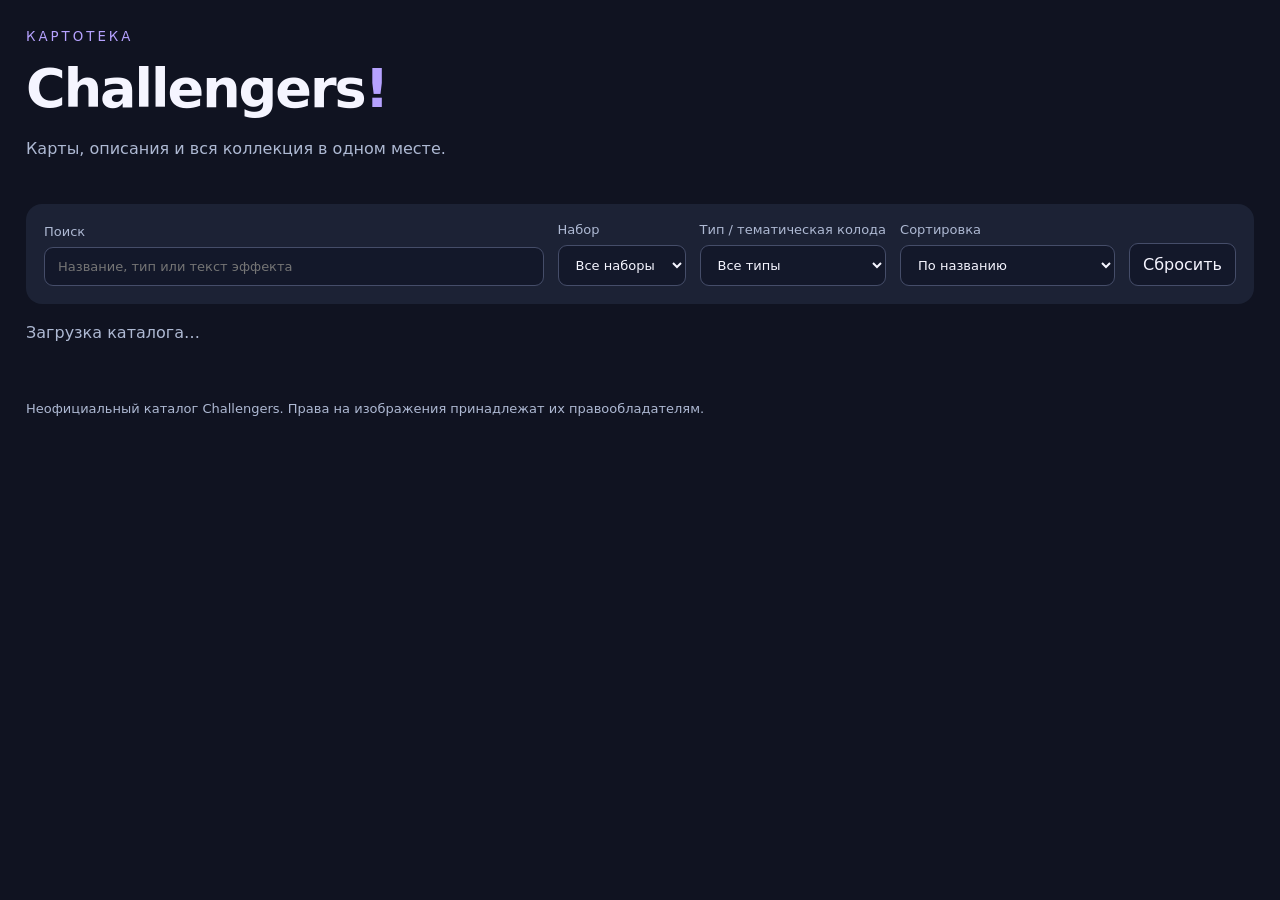
==== index.html @ 0fa6ecfb "init" ====
<!doctype html>
<html lang="ru"><head><meta charset="utf-8"><meta name="viewport" content="width=device-width,initial-scale=1"><meta name="description" content="Каталог карт Challengers: поиск, наборы, типы и описания"><title>Challengers — каталог карт</title><link rel="stylesheet" href="styles.css"><script src="app.js" defer></script></head><body><header><small>КАРТОТЕКА</small><h1>Challengers<span>!</span></h1><p>Карты, описания и вся коллекция в одном месте.</p></header><main><section class="filters" aria-label="Фильтры"><label>Поиск<input id="search" type="search" placeholder="Название, тип или текст эффекта"></label><label>Набор<select id="deck"><option value="">Все наборы</option><option>S</option><option>A</option><option>B</option><option>C</option></select></label><label>Тип / тематическая колода<select id="type"><option value="">Все типы</option></select></label><label>Сортировка<select id="sort"><option value="name">По названию</option><option value="deck">По набору S → A → B → C</option><option value="type">По типу</option><option value="power">По базовой силе</option></select></label><button id="reset">Сбросить</button></section><p id="status" role="status" aria-live="polite">Загрузка каталога…</p><section id="grid" class="grid" aria-label="Карты"></section><footer>Неофициальный каталог Challengers. Права на изображения принадлежат их правообладателям.</footer></main><dialog id="modal" aria-labelledby="title"><button id="close" class="close" aria-label="Закрыть">Закрыть ✕</button><div class="detail"><img id="picture" alt=""><div><h2 id="title"></h2><p id="meta"></p><h3>Описание</h3><p id="description" class="description"></p></div></div></dialog></body></html>
---- styles.css ----
:root{color-scheme:dark;--bg:#101321;--panel:#1c2235;--muted:#aeb9d3;--accent:#b6a2ff}*{box-sizing:border-box}body{margin:0;background:var(--bg);color:#f5f5ff;font:16px system-ui,sans-serif}header,main{max-width:1400px;margin:auto;padding:26px}header{padding-bottom:0}small,h1 span{color:var(--accent)}small{letter-spacing:3px}h1{font-size:clamp(32px,5vw,54px);letter-spacing:-2px;margin:12px 0}p{line-height:1.6;color:var(--muted)}.filters{display:flex;align-items:end;gap:14px;flex-wrap:wrap;padding:18px;background:var(--panel);border-radius:16px}label{display:flex;flex-direction:column;gap:8px;font-size:13px;color:var(--muted)}label:first-child{flex:1;min-width:220px}input,select,button{font:inherit;border:1px solid #454d69;border-radius:9px;background:#13182a;color:#f5f5ff;padding:11px 13px}input,select{width:100%}button,select{cursor:pointer}button:hover{border-color:var(--accent)}:focus-visible{outline:3px solid var(--accent);outline-offset:3px}.grid{display:grid;grid-template-columns:repeat(auto-fill,minmax(220px,1fr));gap:22px}.card{padding:0;overflow:hidden;text-align:left;background:var(--panel);border-radius:15px;transition:transform .15s}.card:hover{transform:translateY(-4px)}.art{aspect-ratio:315/460;background:#090d18;display:flex;align-items:center;justify-content:center}.art img{width:100%;height:100%;object-fit:contain}.info{padding:15px}.info h2{font-size:17px;margin:0 0 10px}.tags{font-size:13px;color:var(--muted);line-height:1.6}.badge{display:inline-block;background:#3c345d;color:#eee7ff;padding:2px 8px;border-radius:5px;margin-right:7px}.excerpt{font-size:13px;margin:12px 0 0;display:-webkit-box;-webkit-line-clamp:3;-webkit-box-orient:vertical;overflow:hidden}.empty{grid-column:1/-1;padding:50px;border:1px dashed #454d69;border-radius:15px;text-align:center;color:var(--muted)}footer{color:var(--muted);font-size:13px;margin-top:40px}dialog{background:var(--panel);color:#fff;border:1px solid #454d69;border-radius:18px;max-width:900px;width:calc(100% - 24px);max-height:94vh;padding:22px}dialog::backdrop{background:#000b;backdrop-filter:blur(5px)}.close{display:block;margin:0 0 18px auto}.detail{display:grid;grid-template-columns:minmax(0,1fr) minmax(0,1fr);gap:25px}.detail img{width:100%;max-height:76vh;object-fit:contain}.description{white-space:pre-wrap;color:#f5f5ff}@media(max-width:600px){header,main{padding:18px}.grid{grid-template-columns:repeat(2,minmax(0,1fr));gap:12px}.info{padding:10px}.info h2{font-size:14px}.tags,.excerpt{font-size:12px}.filters label{width:100%}.detail{grid-template-columns:1fr}.detail img{max-height:52vh}}
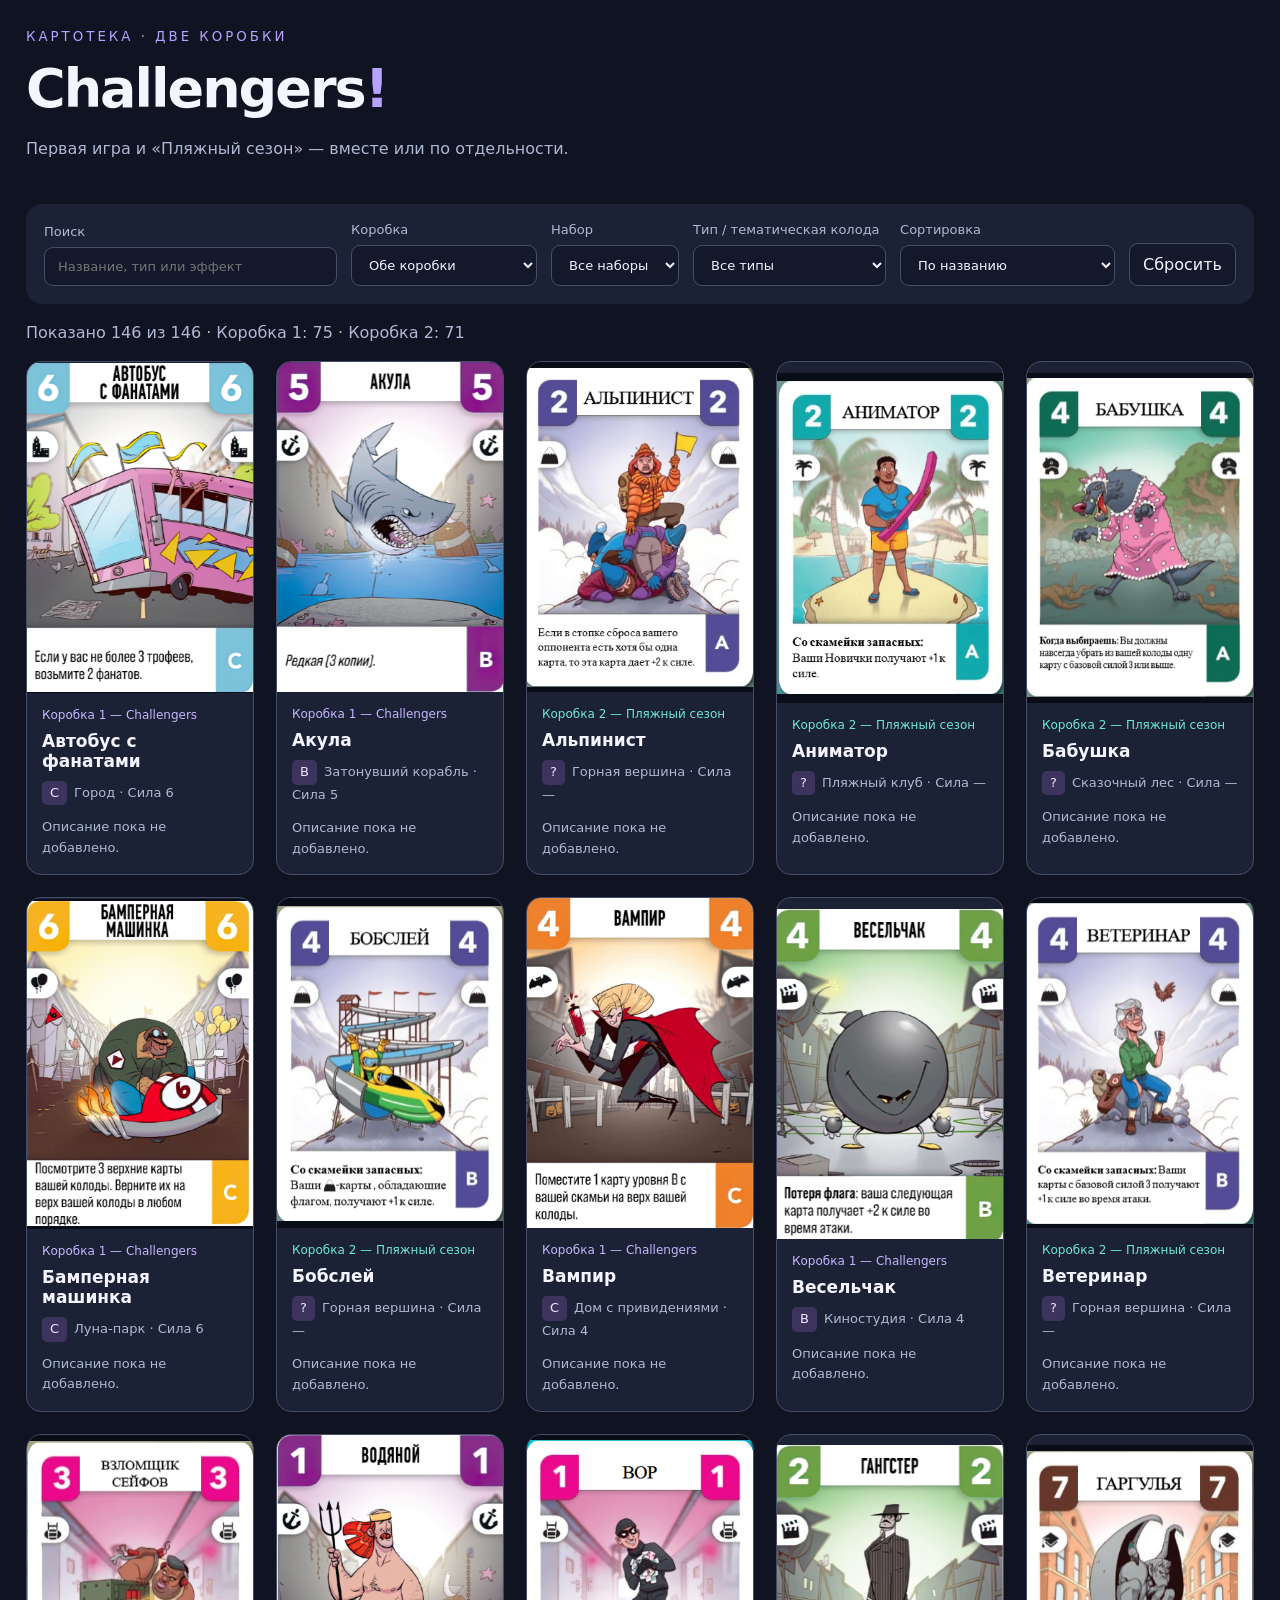
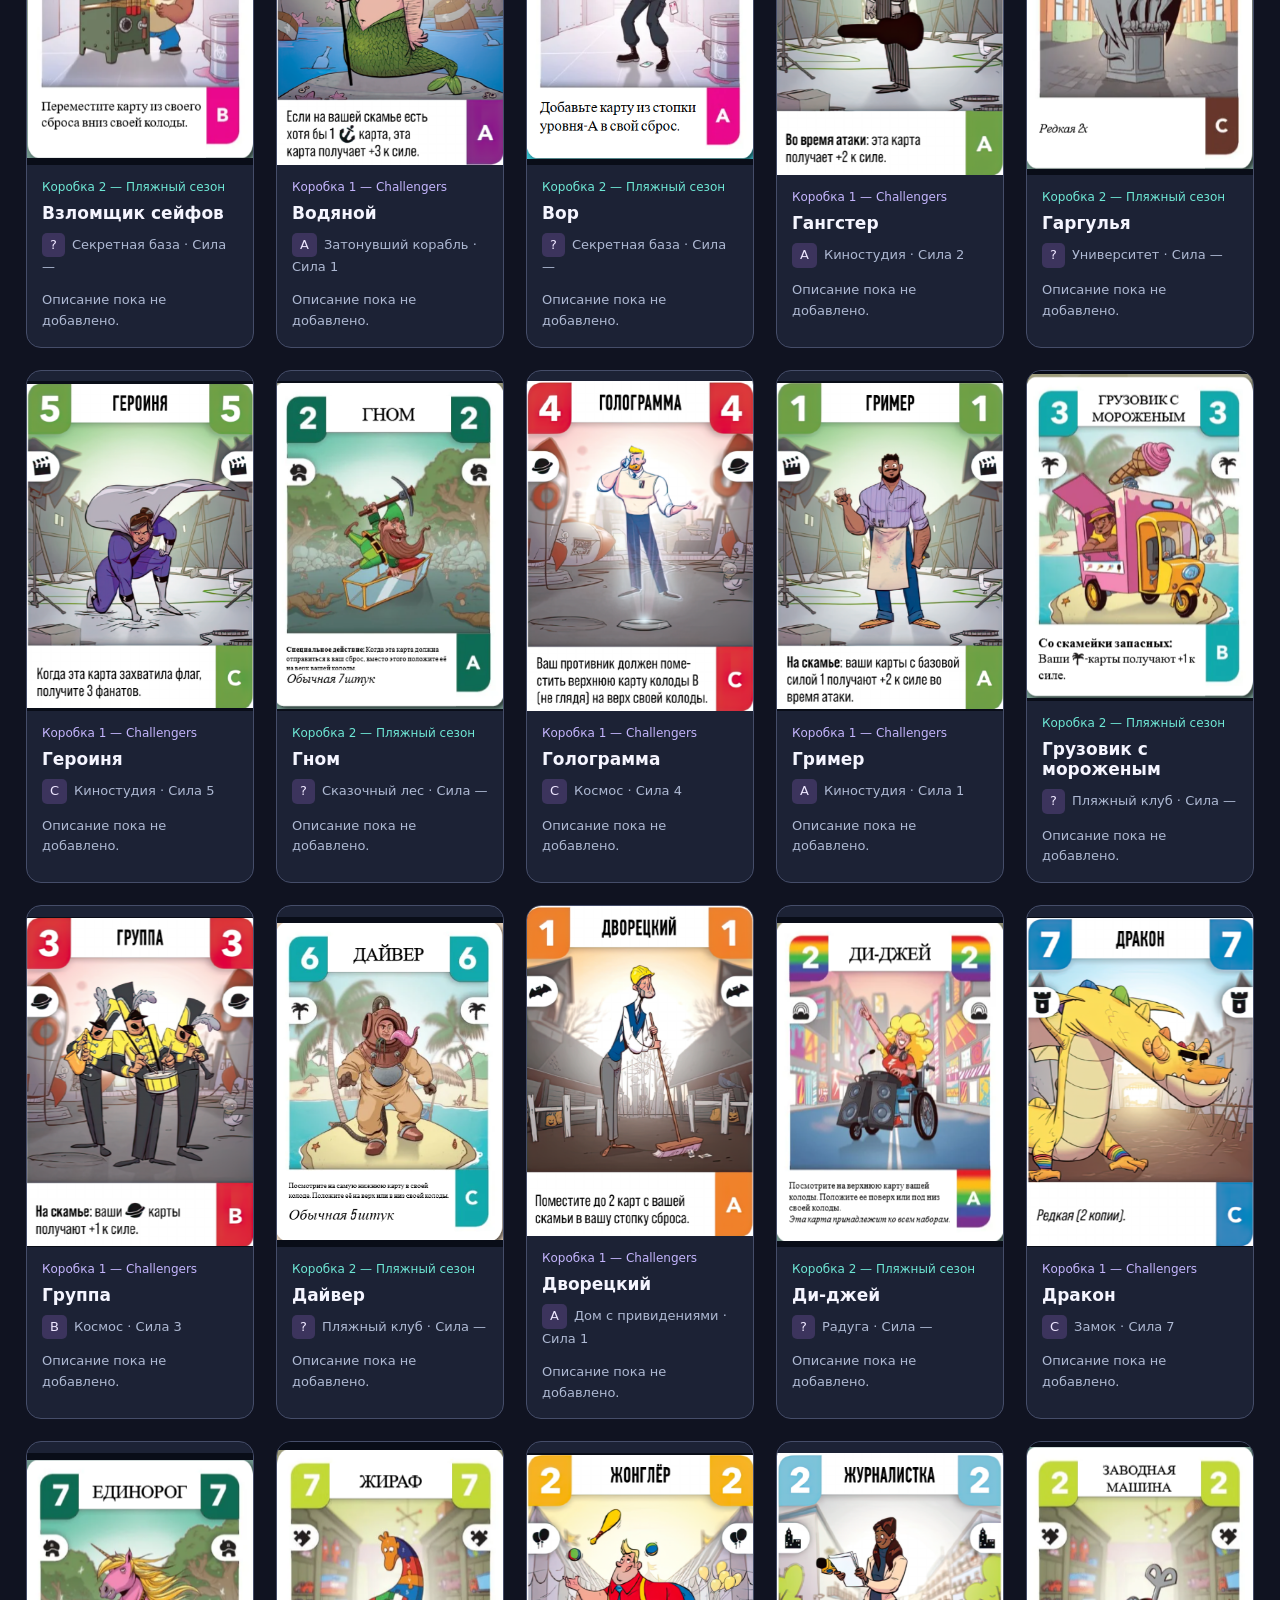
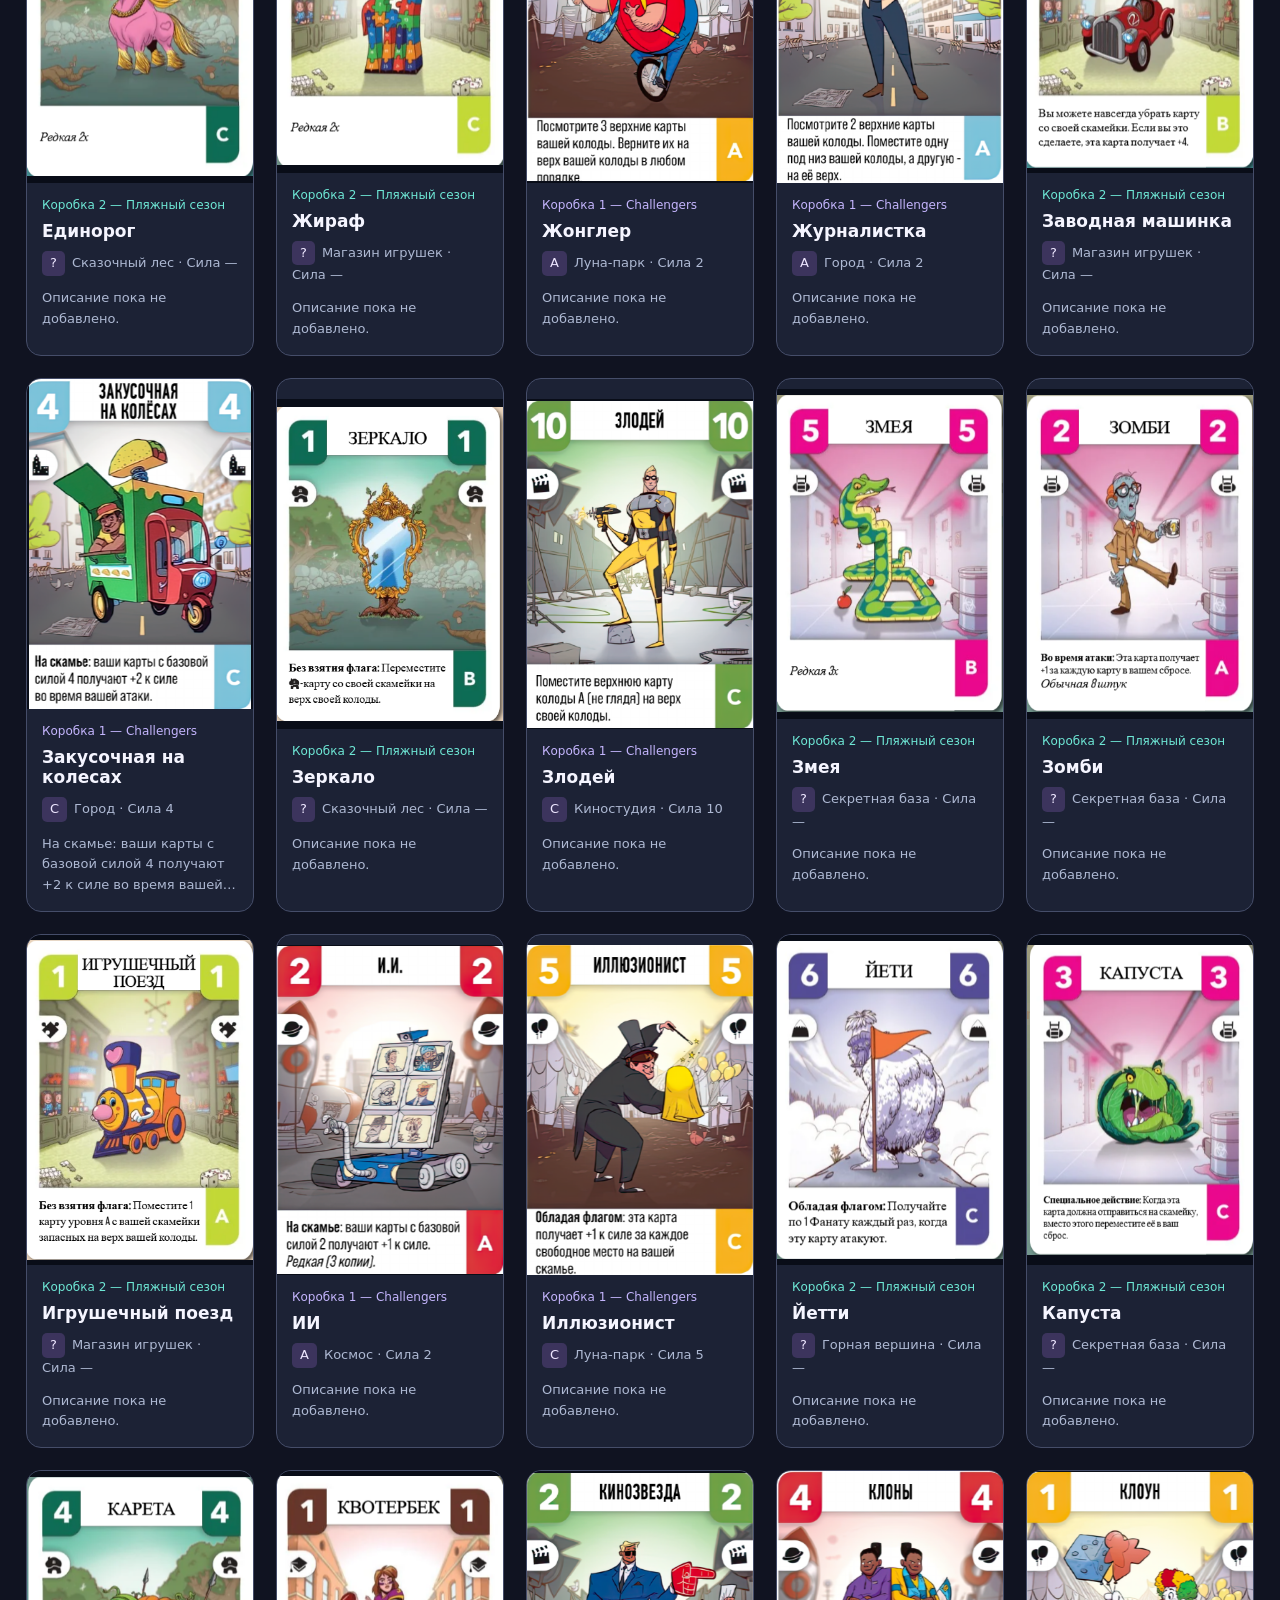
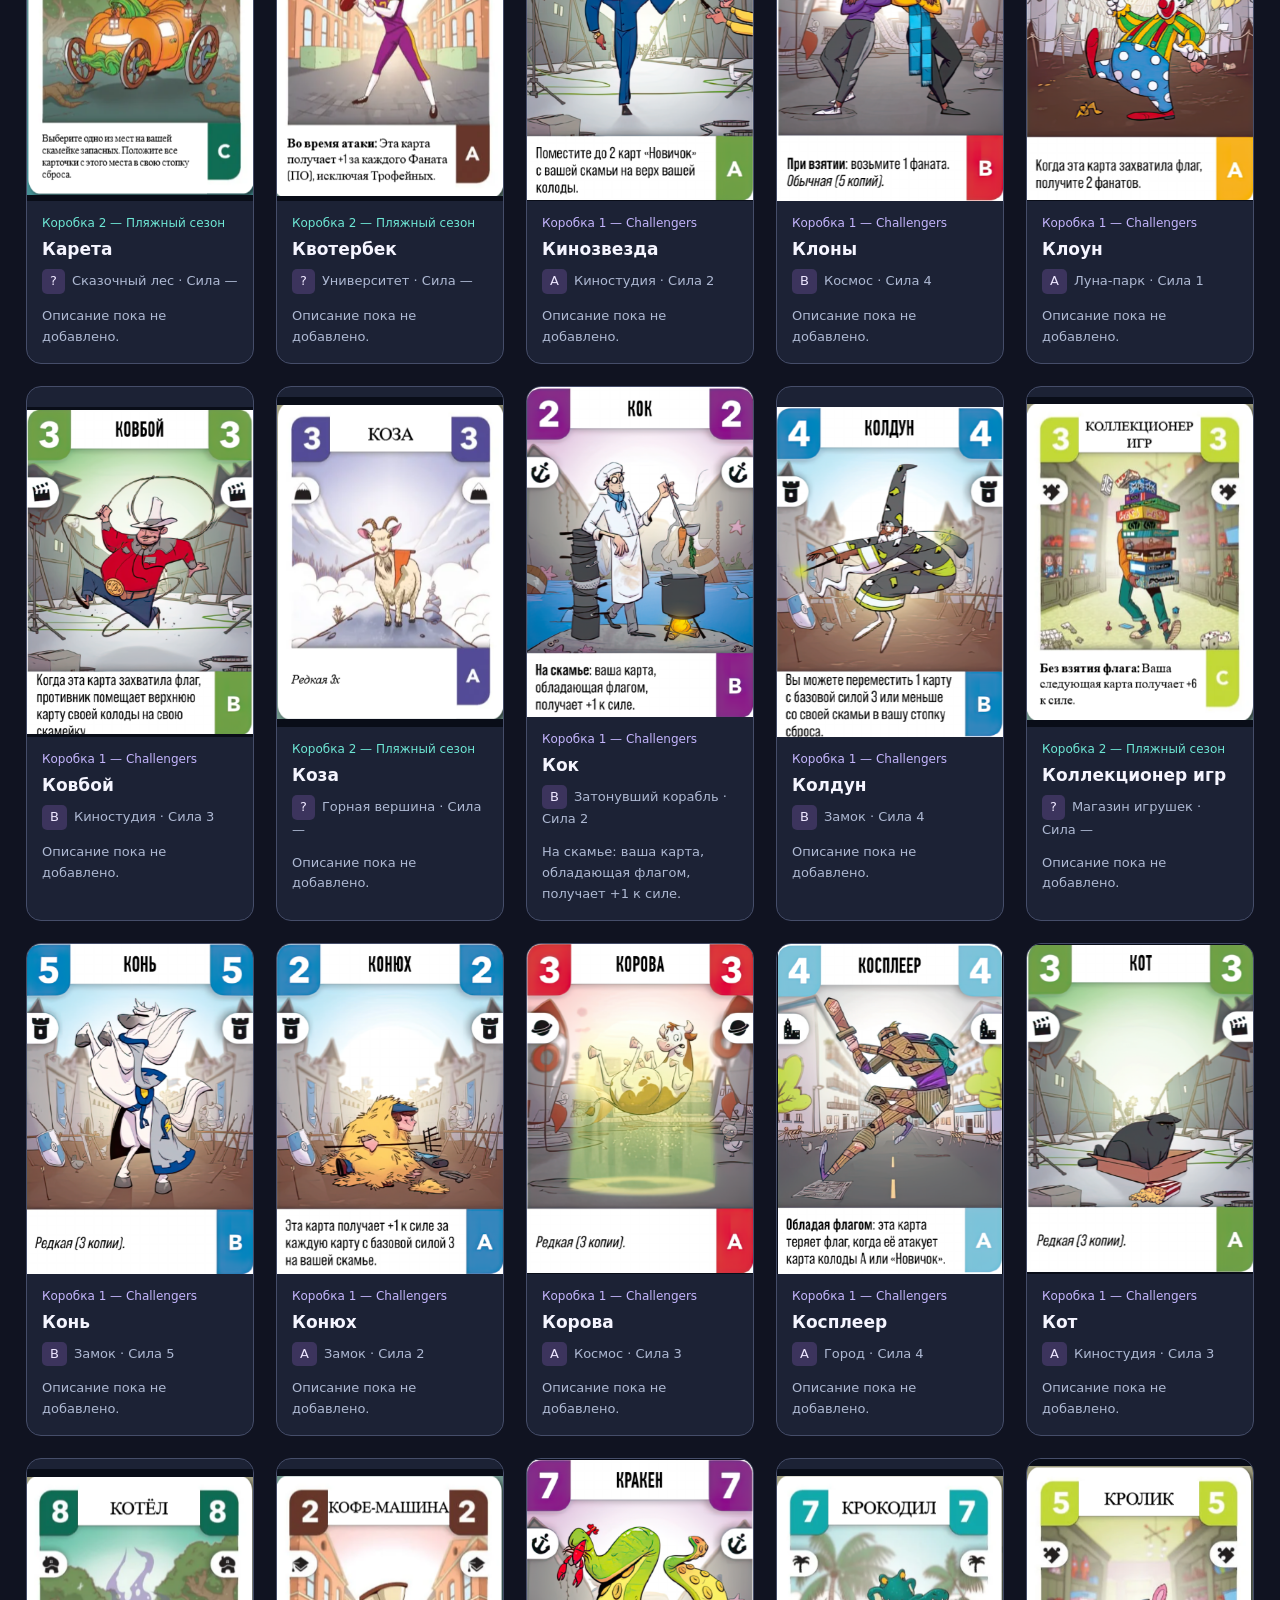
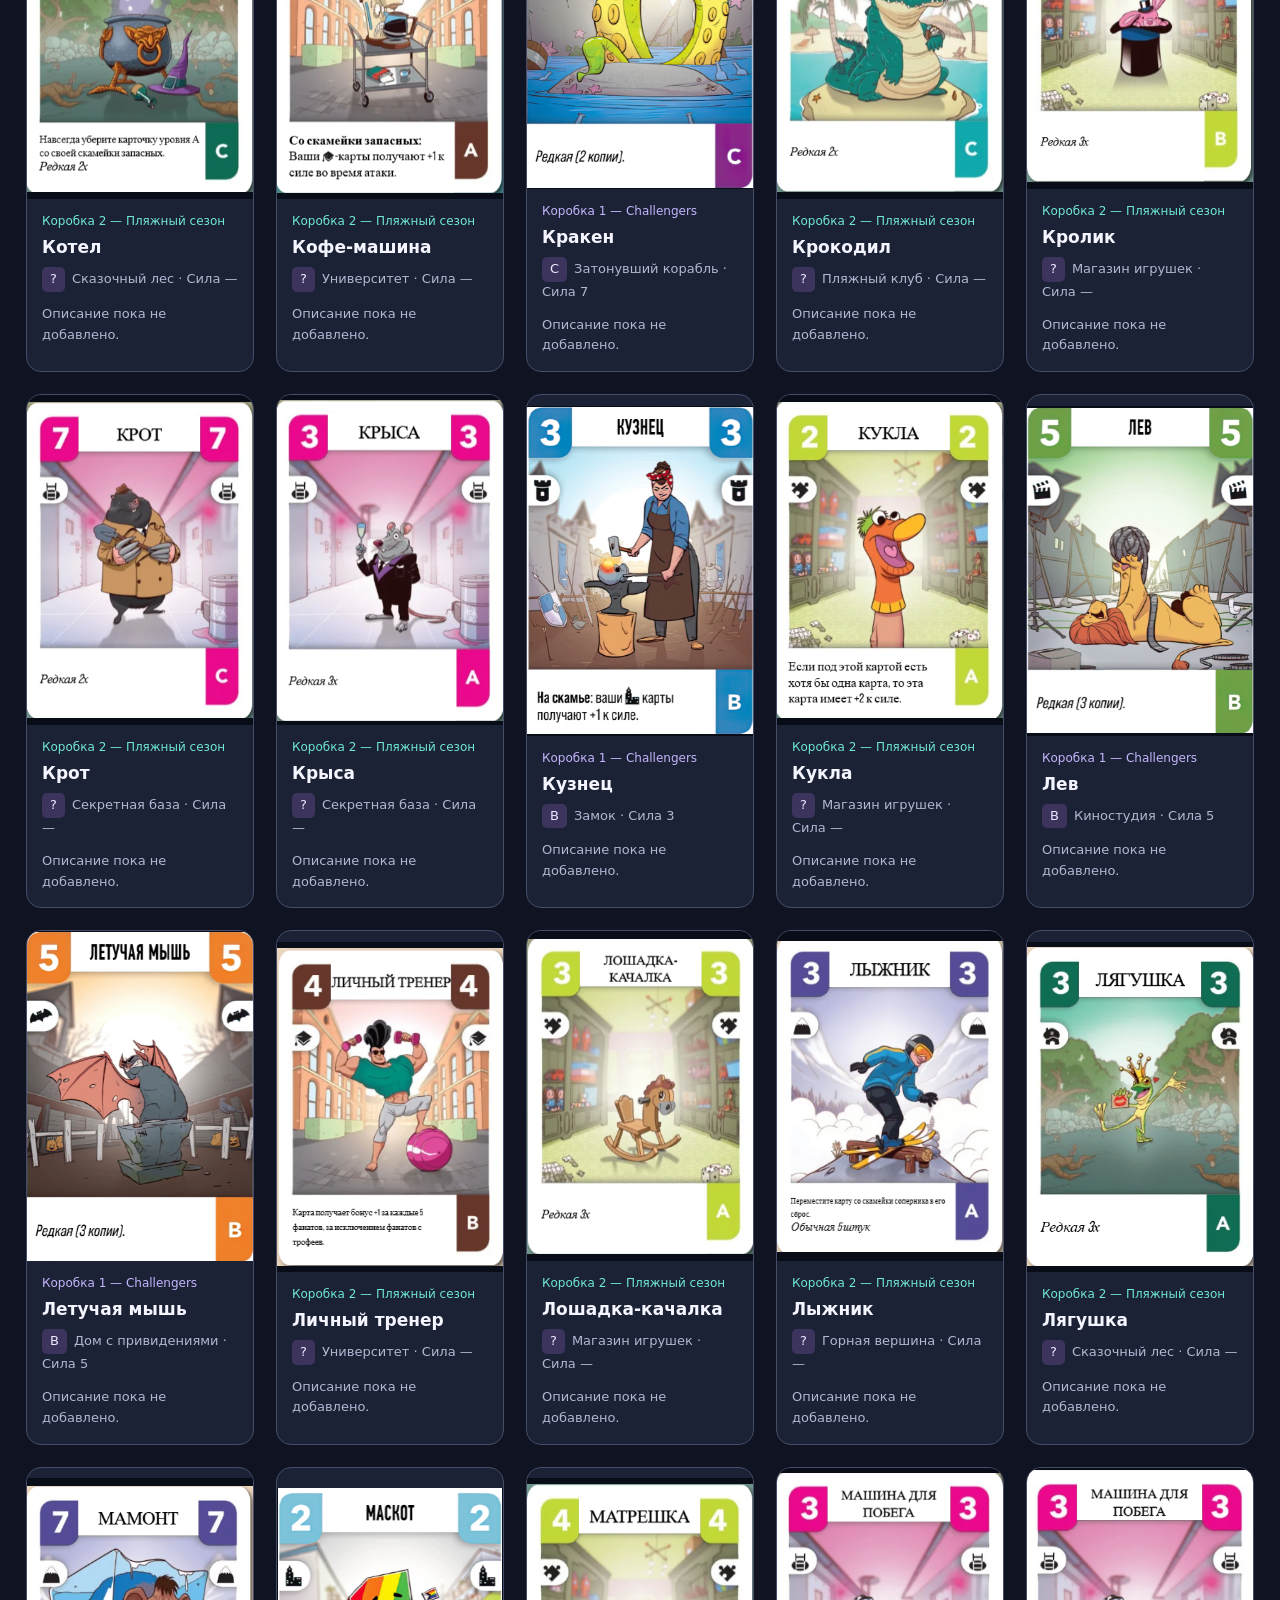
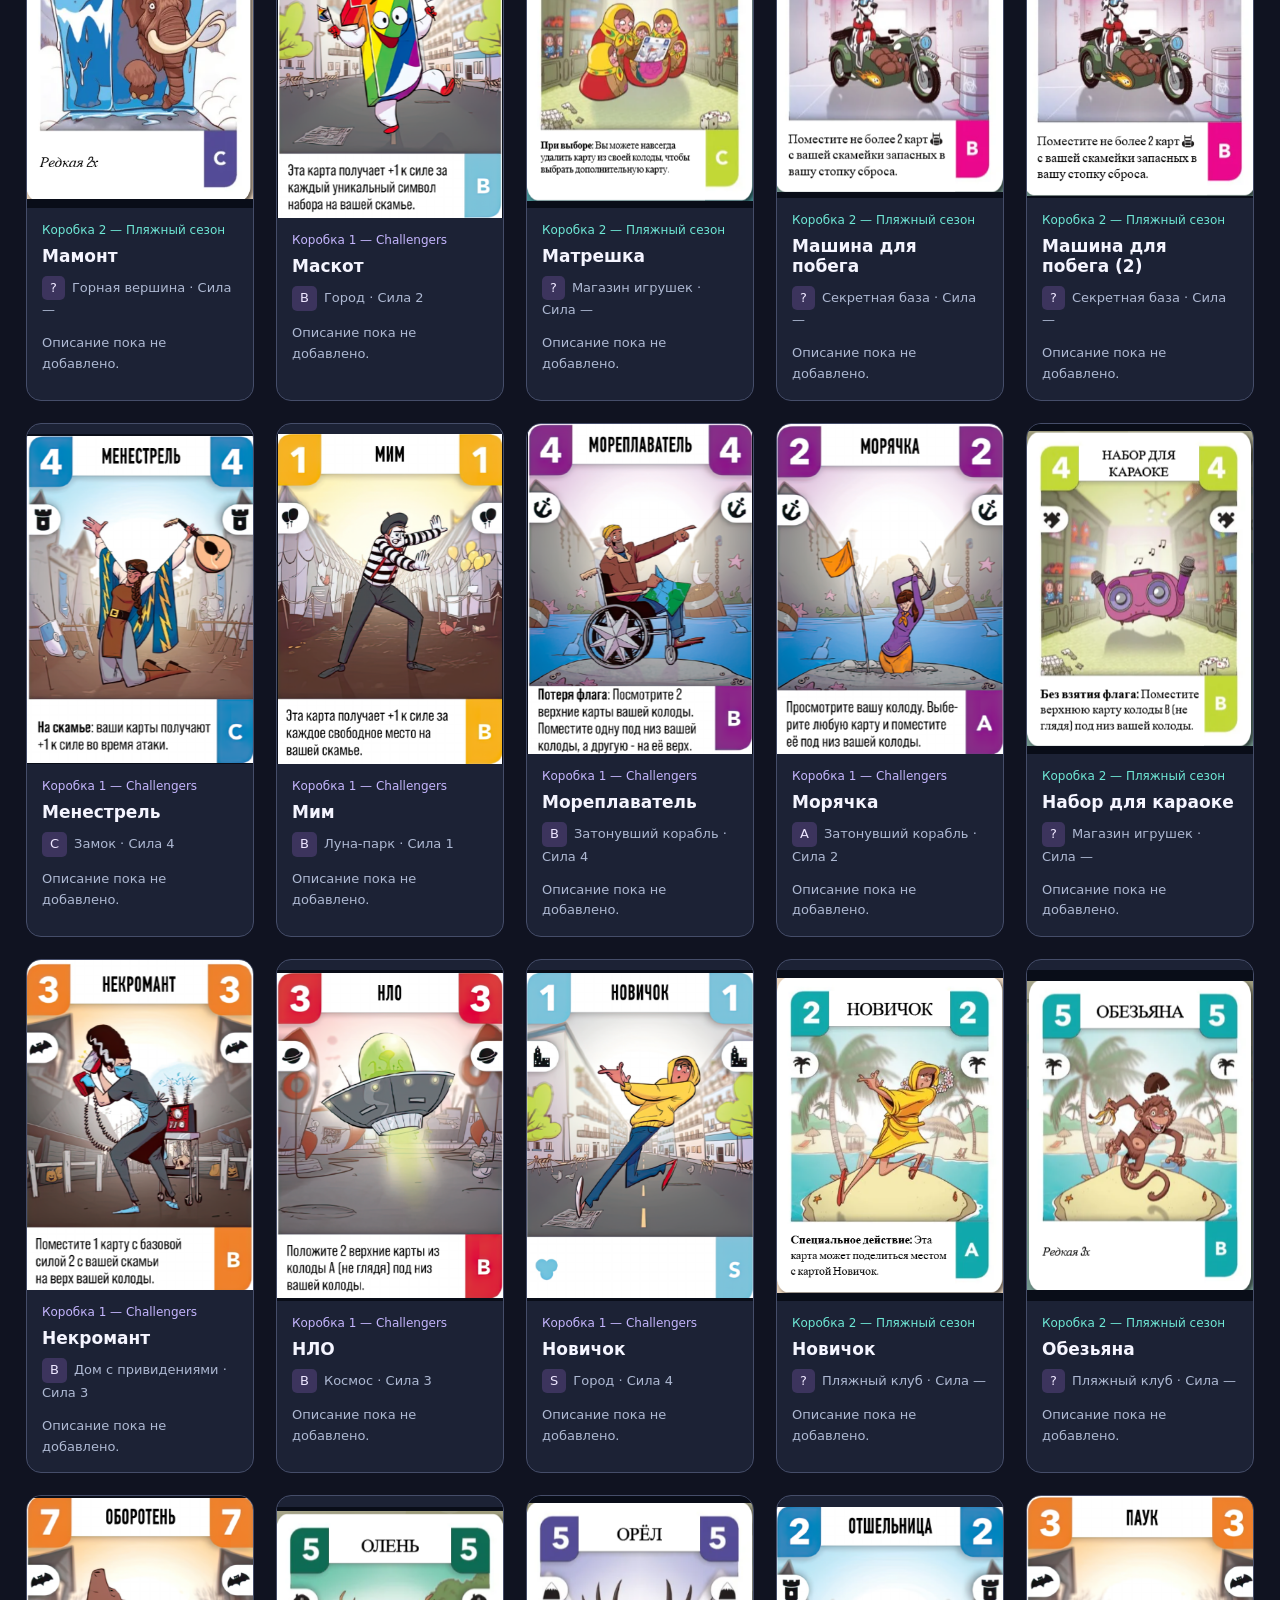
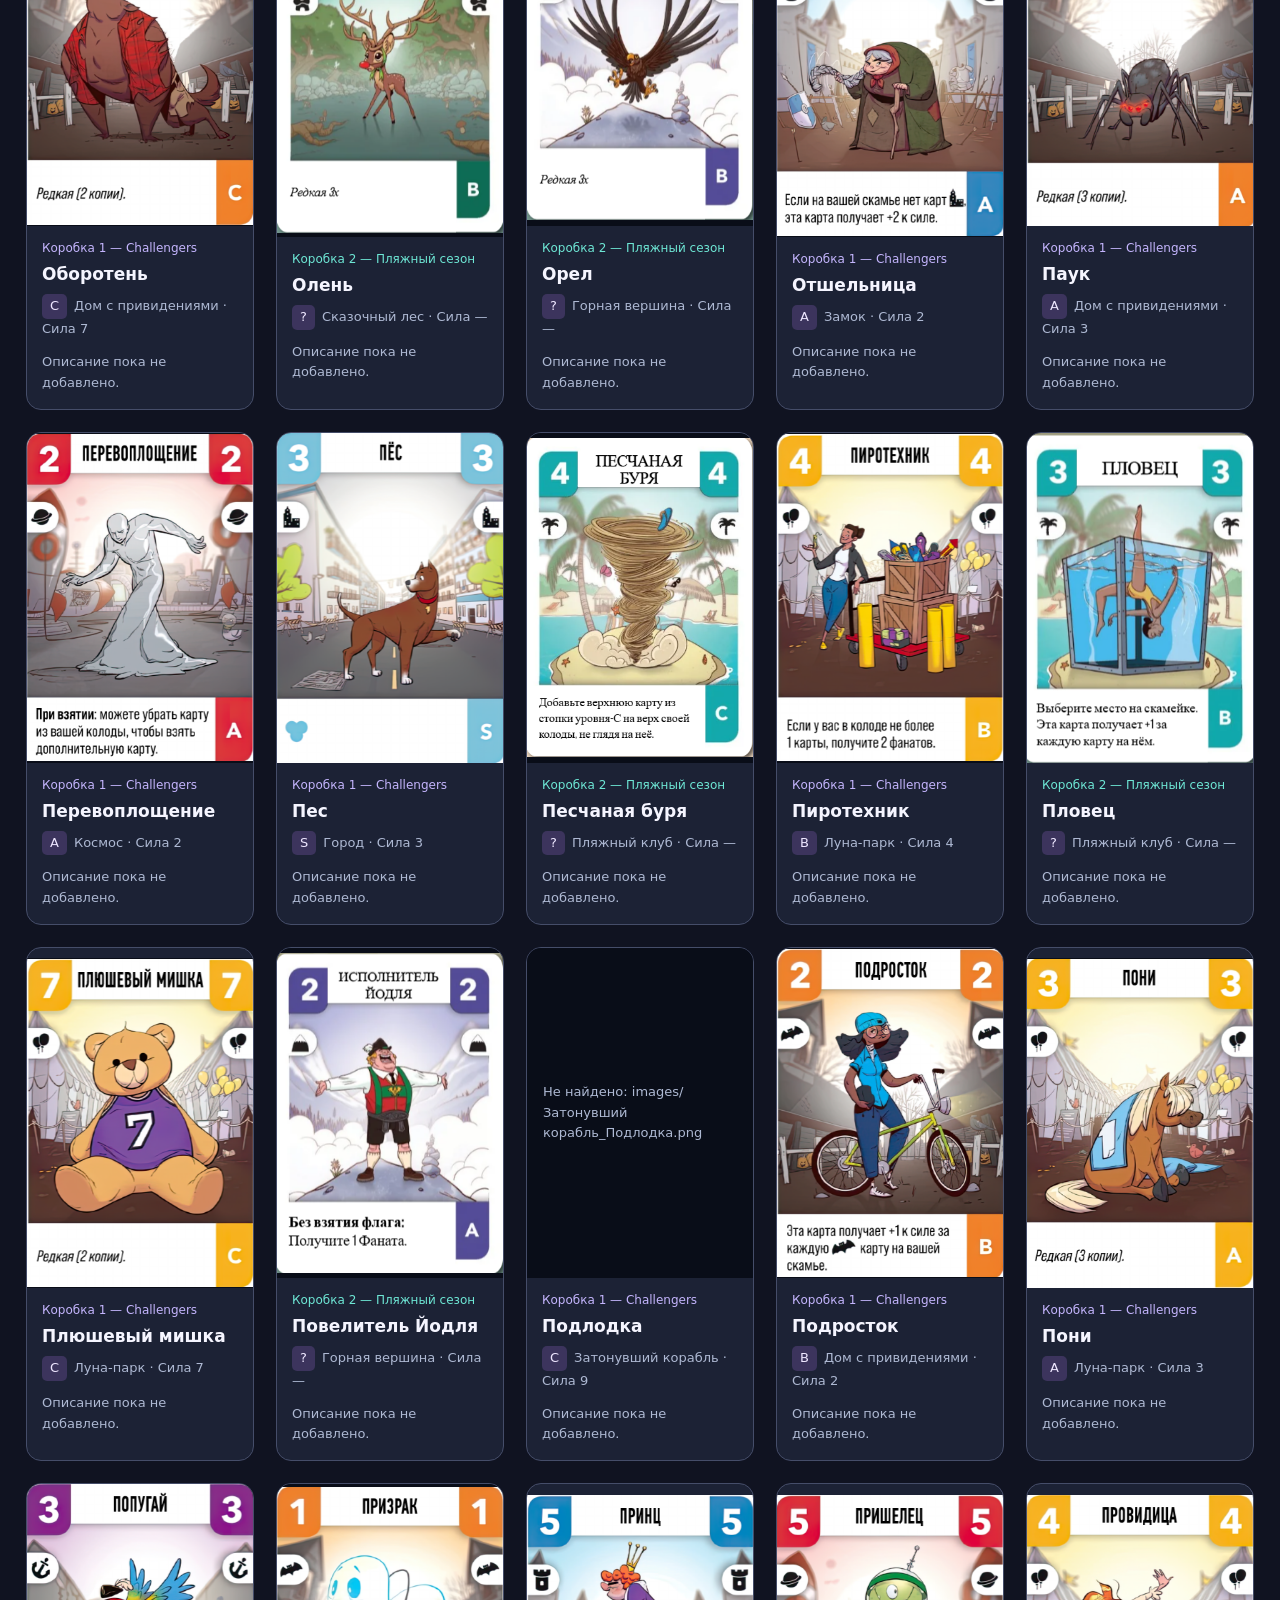
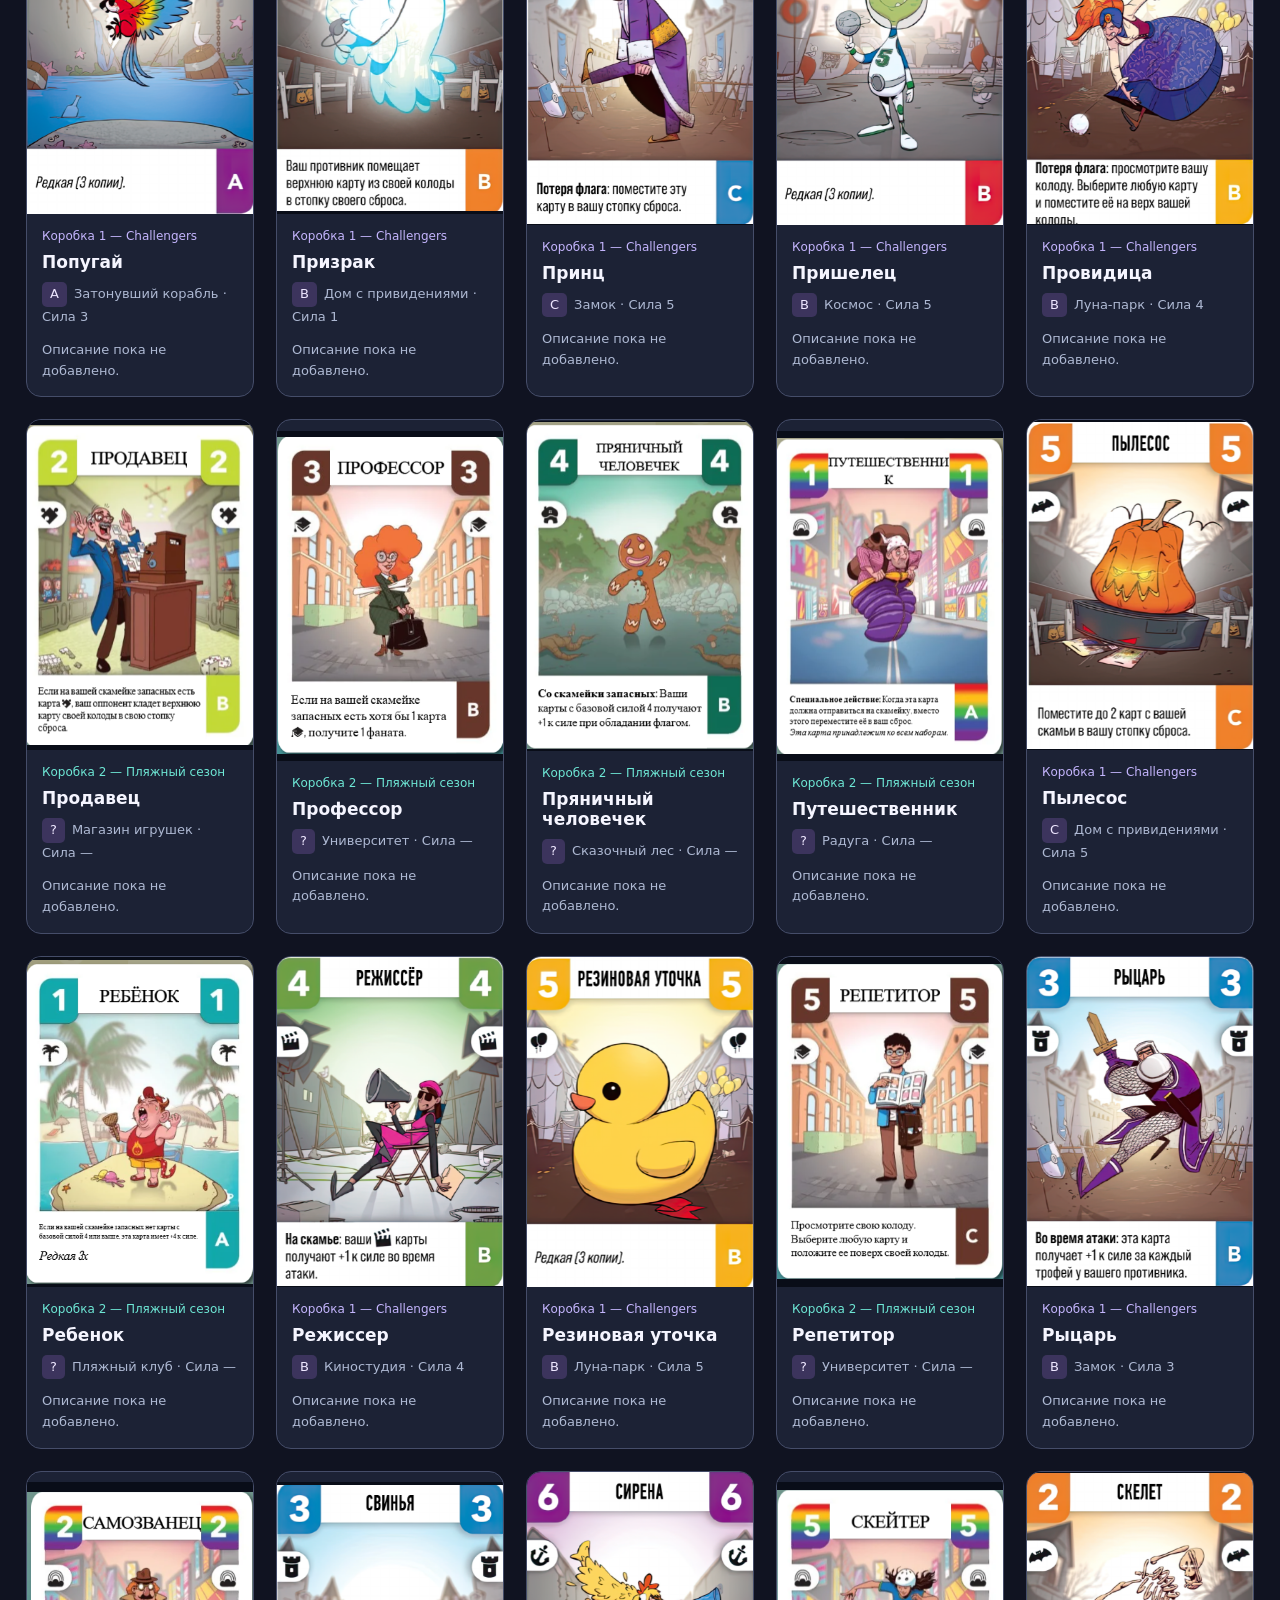
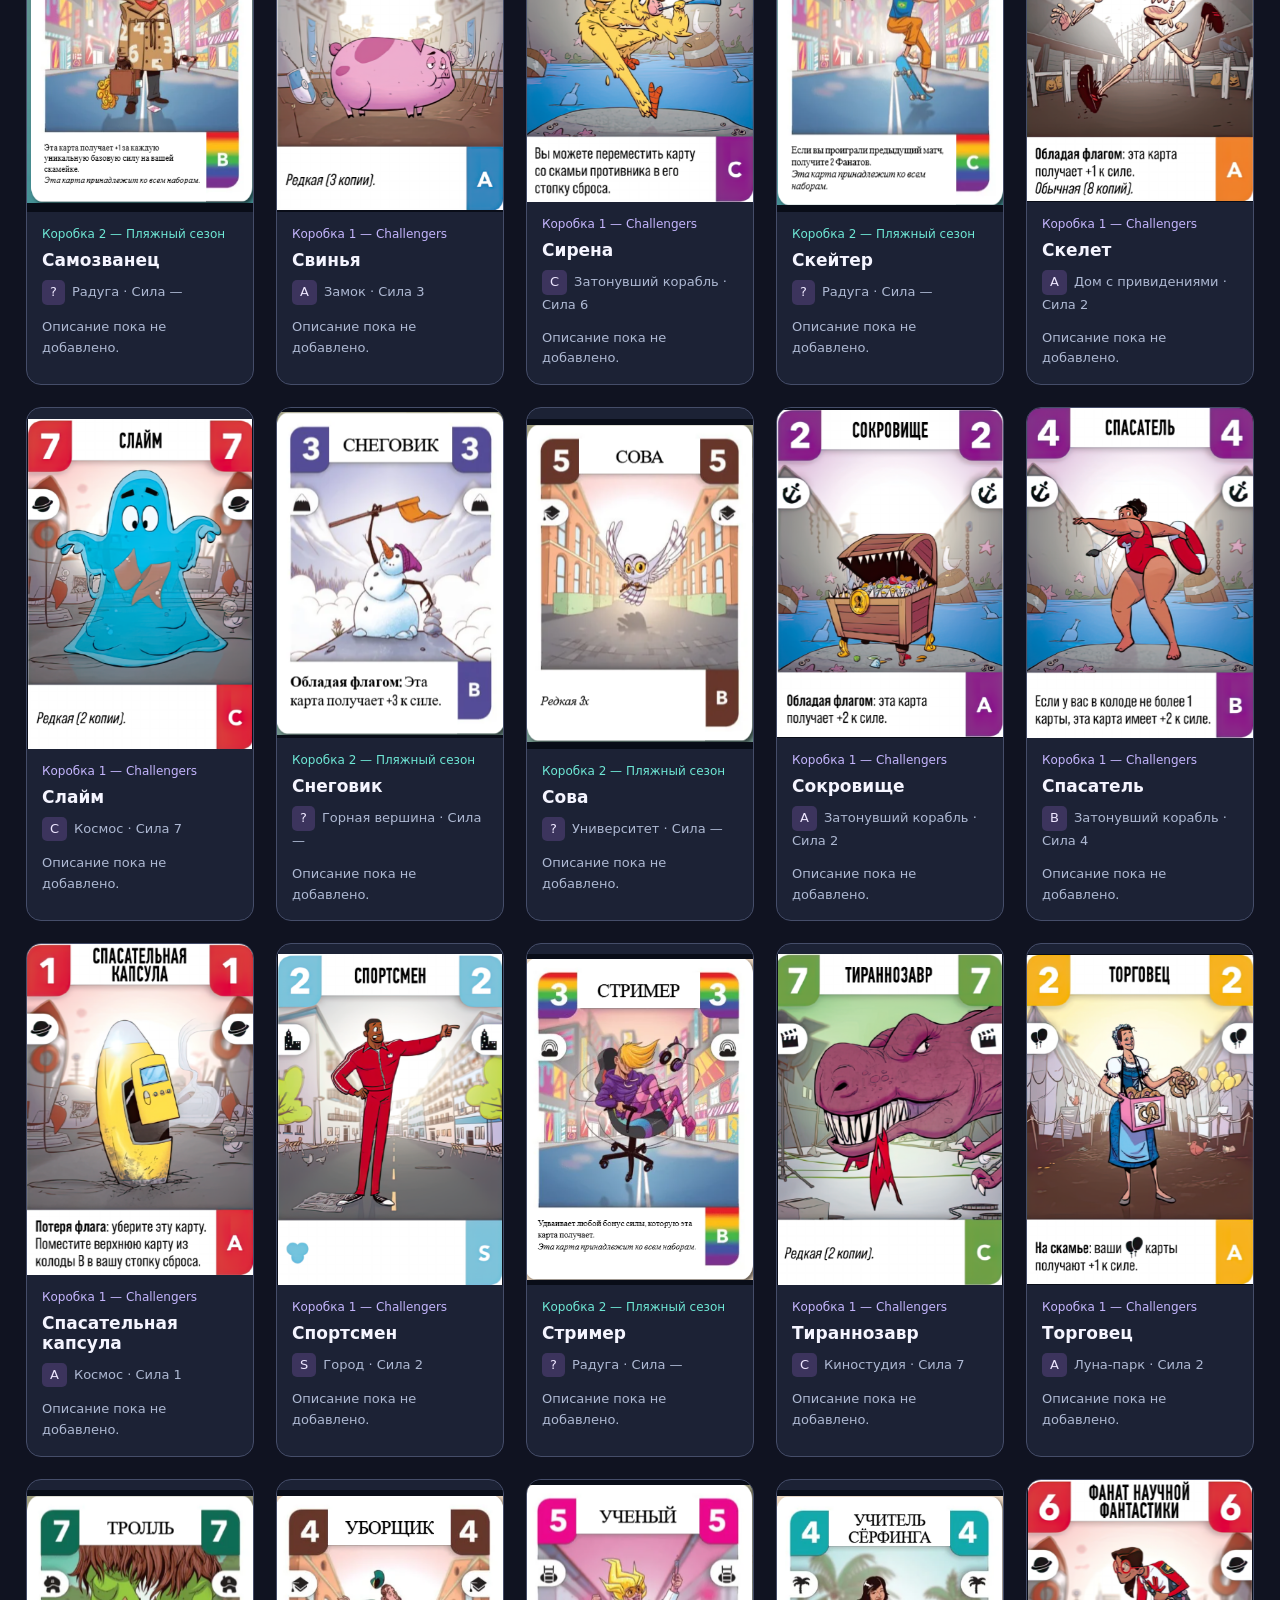
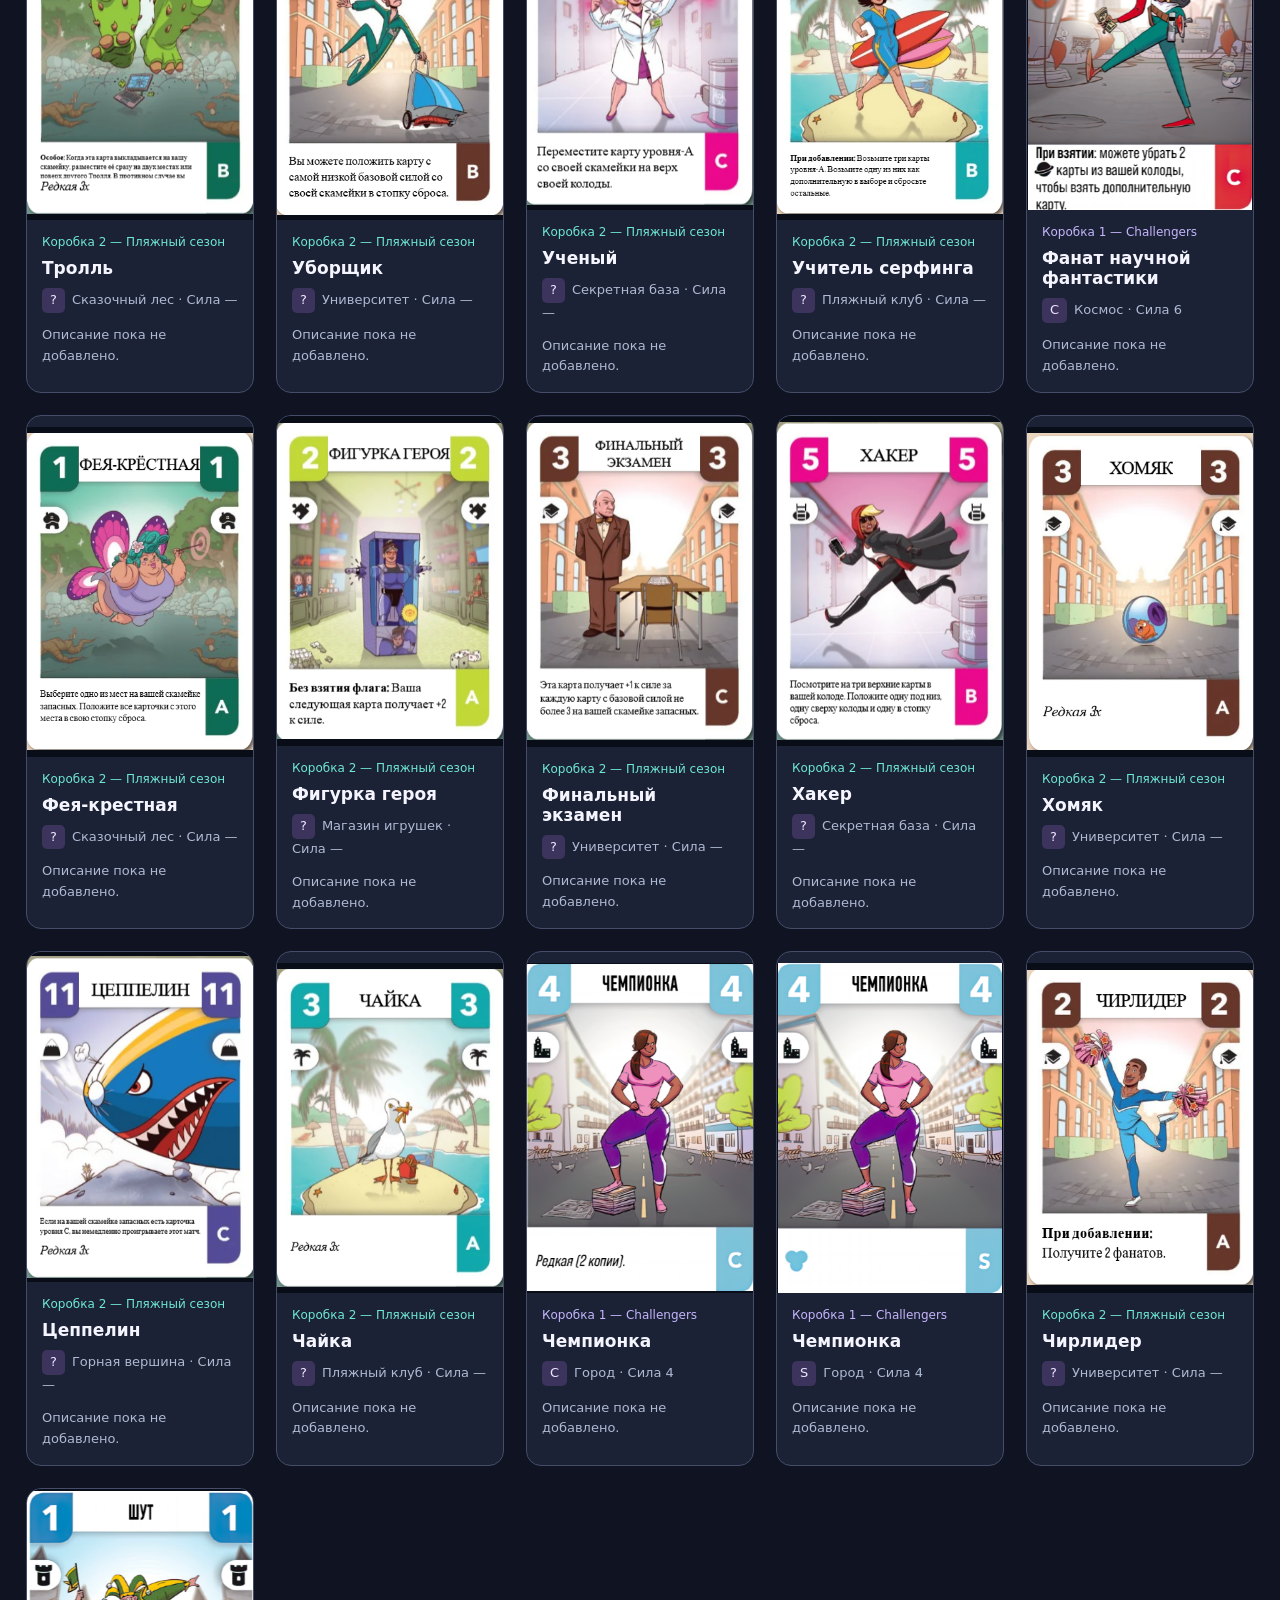
==== commit 31448e25: "добавила 2 коробку" ====
--- a/index.html
+++ b/index.html
@@ -1,2 +1 @@
-<!doctype html>
-<html lang="ru"><head><meta charset="utf-8"><meta name="viewport" content="width=device-width,initial-scale=1"><meta name="description" content="Каталог карт Challengers: поиск, наборы, типы и описания"><title>Challengers — каталог карт</title><link rel="stylesheet" href="styles.css"><script src="app.js" defer></script></head><body><header><small>КАРТОТЕКА</small><h1>Challengers<span>!</span></h1><p>Карты, описания и вся коллекция в одном месте.</p></header><main><section class="filters" aria-label="Фильтры"><label>Поиск<input id="search" type="search" placeholder="Название, тип или текст эффекта"></label><label>Набор<select id="deck"><option value="">Все наборы</option><option>S</option><option>A</option><option>B</option><option>C</option></select></label><label>Тип / тематическая колода<select id="type"><option value="">Все типы</option></select></label><label>Сортировка<select id="sort"><option value="name">По названию</option><option value="deck">По набору S → A → B → C</option><option value="type">По типу</option><option value="power">По базовой силе</option></select></label><button id="reset">Сбросить</button></section><p id="status" role="status" aria-live="polite">Загрузка каталога…</p><section id="grid" class="grid" aria-label="Карты"></section><footer>Неофициальный каталог Challengers. Права на изображения принадлежат их правообладателям.</footer></main><dialog id="modal" aria-labelledby="title"><button id="close" class="close" aria-label="Закрыть">Закрыть ✕</button><div class="detail"><img id="picture" alt=""><div><h2 id="title"></h2><p id="meta"></p><h3>Описание</h3><p id="description" class="description"></p></div></div></dialog></body></html>+<!doctype html><html lang="ru"><head><meta charset="utf-8"><meta name="viewport" content="width=device-width,initial-scale=1"><title>Challengers — две коробки</title><link rel="stylesheet" href="styles.css"><script src="app.js" defer></script></head><body><header><small>КАРТОТЕКА · ДВЕ КОРОБКИ</small><h1>Challengers<span>!</span></h1><p>Первая игра и «Пляжный сезон» — вместе или по отдельности.</p></header><main><section class="filters" aria-label="Фильтры"><label>Поиск<input id="search" type="search" placeholder="Название, тип или эффект"></label><label>Коробка<select id="box"><option value="">Обе коробки</option><option value="base">1 — Challengers</option><option value="beach">2 — Пляжный сезон</option></select></label><label>Набор<select id="deck"><option value="">Все наборы</option><option>S</option><option>A</option><option>B</option><option>C</option><option value="unknown">Без набора</option></select></label><label>Тип / тематическая колода<select id="type"><option value="">Все типы</option></select></label><label>Сортировка<select id="sort"><option value="name">По названию</option><option value="box">По коробке</option><option value="deck">По набору S → A → B → C</option><option value="type">По типу</option><option value="power">По базовой силе</option></select></label><button id="reset">Сбросить</button></section><p id="status" role="status" aria-live="polite">Загрузка каталога…</p><section id="grid" class="grid" aria-label="Карты"></section><footer>Неофициальный каталог. Права на изображения принадлежат их правообладателям.</footer></main><dialog id="modal" aria-labelledby="title"><button id="close" class="close">Закрыть ✕</button><div class="detail"><img id="picture" alt=""><div><h2 id="title"></h2><p id="meta"></p><h3>Описание</h3><p id="description" class="description"></p></div></div></dialog></body></html>
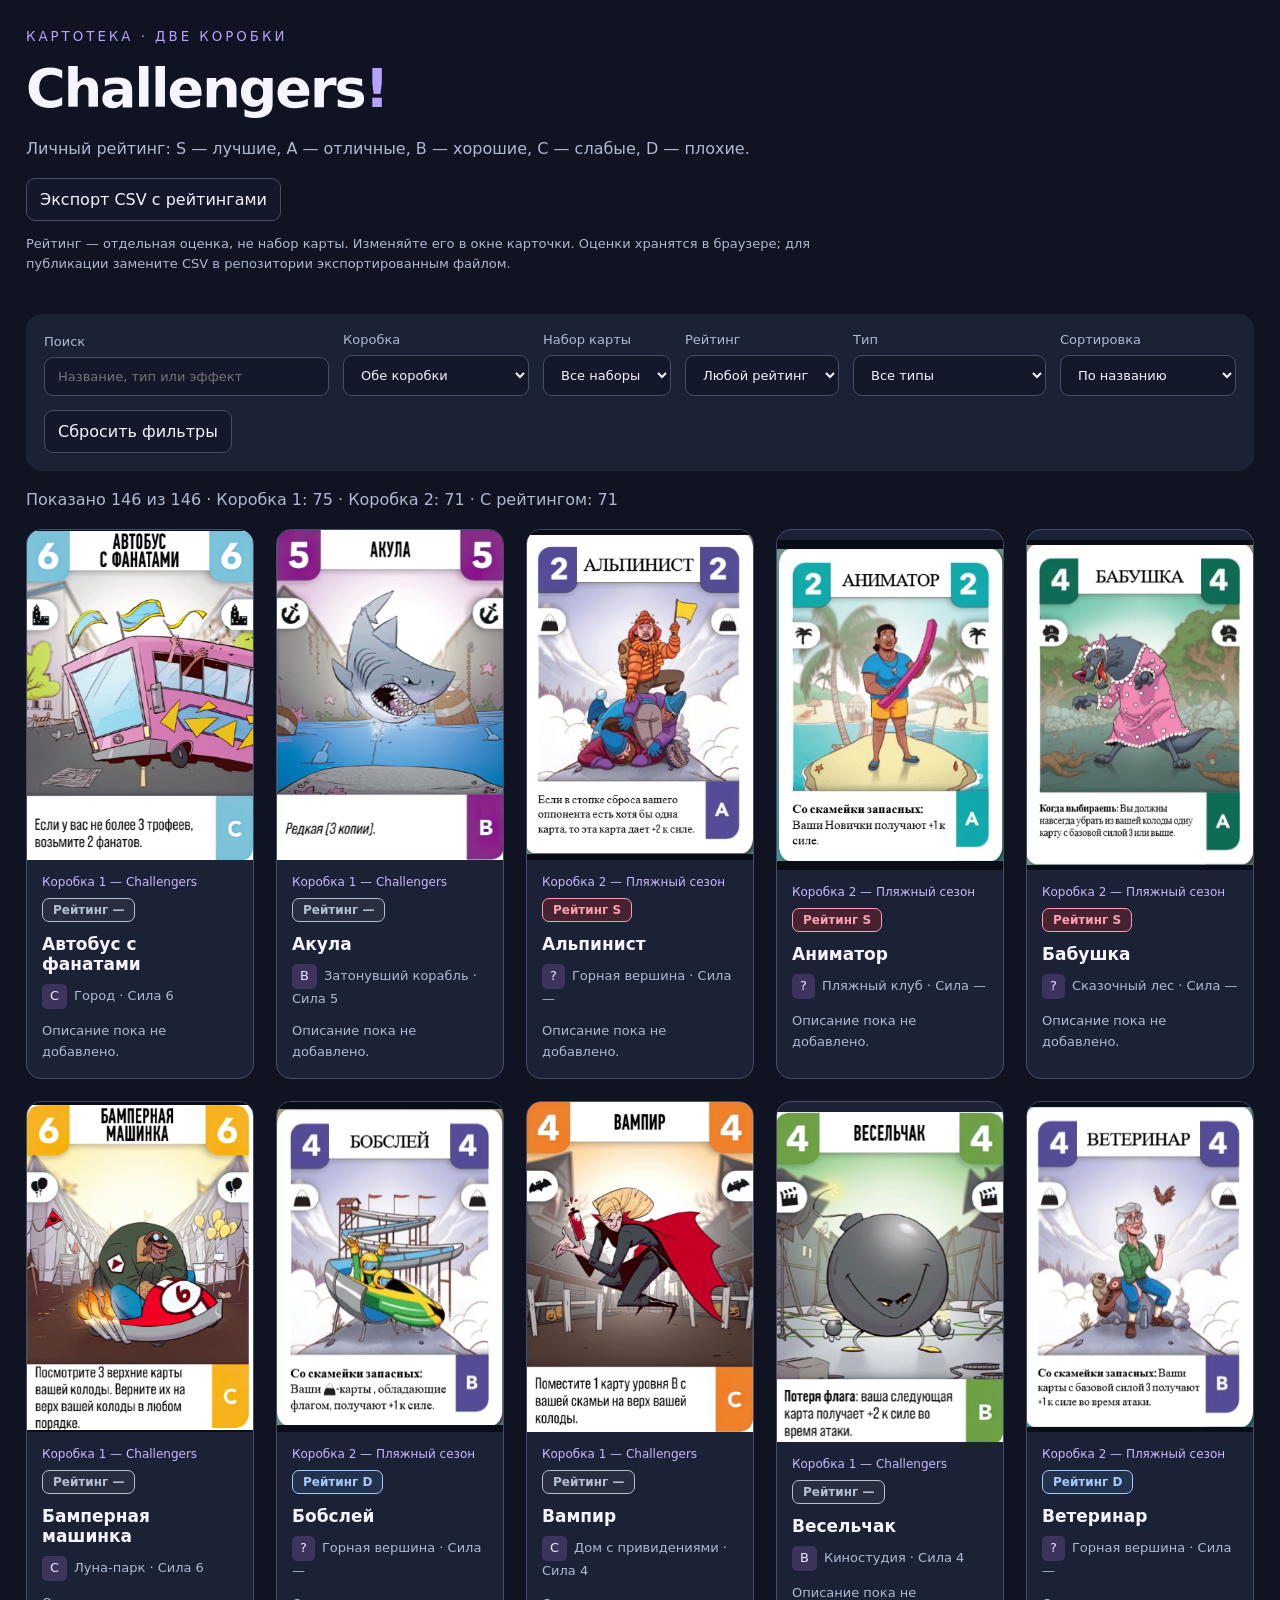
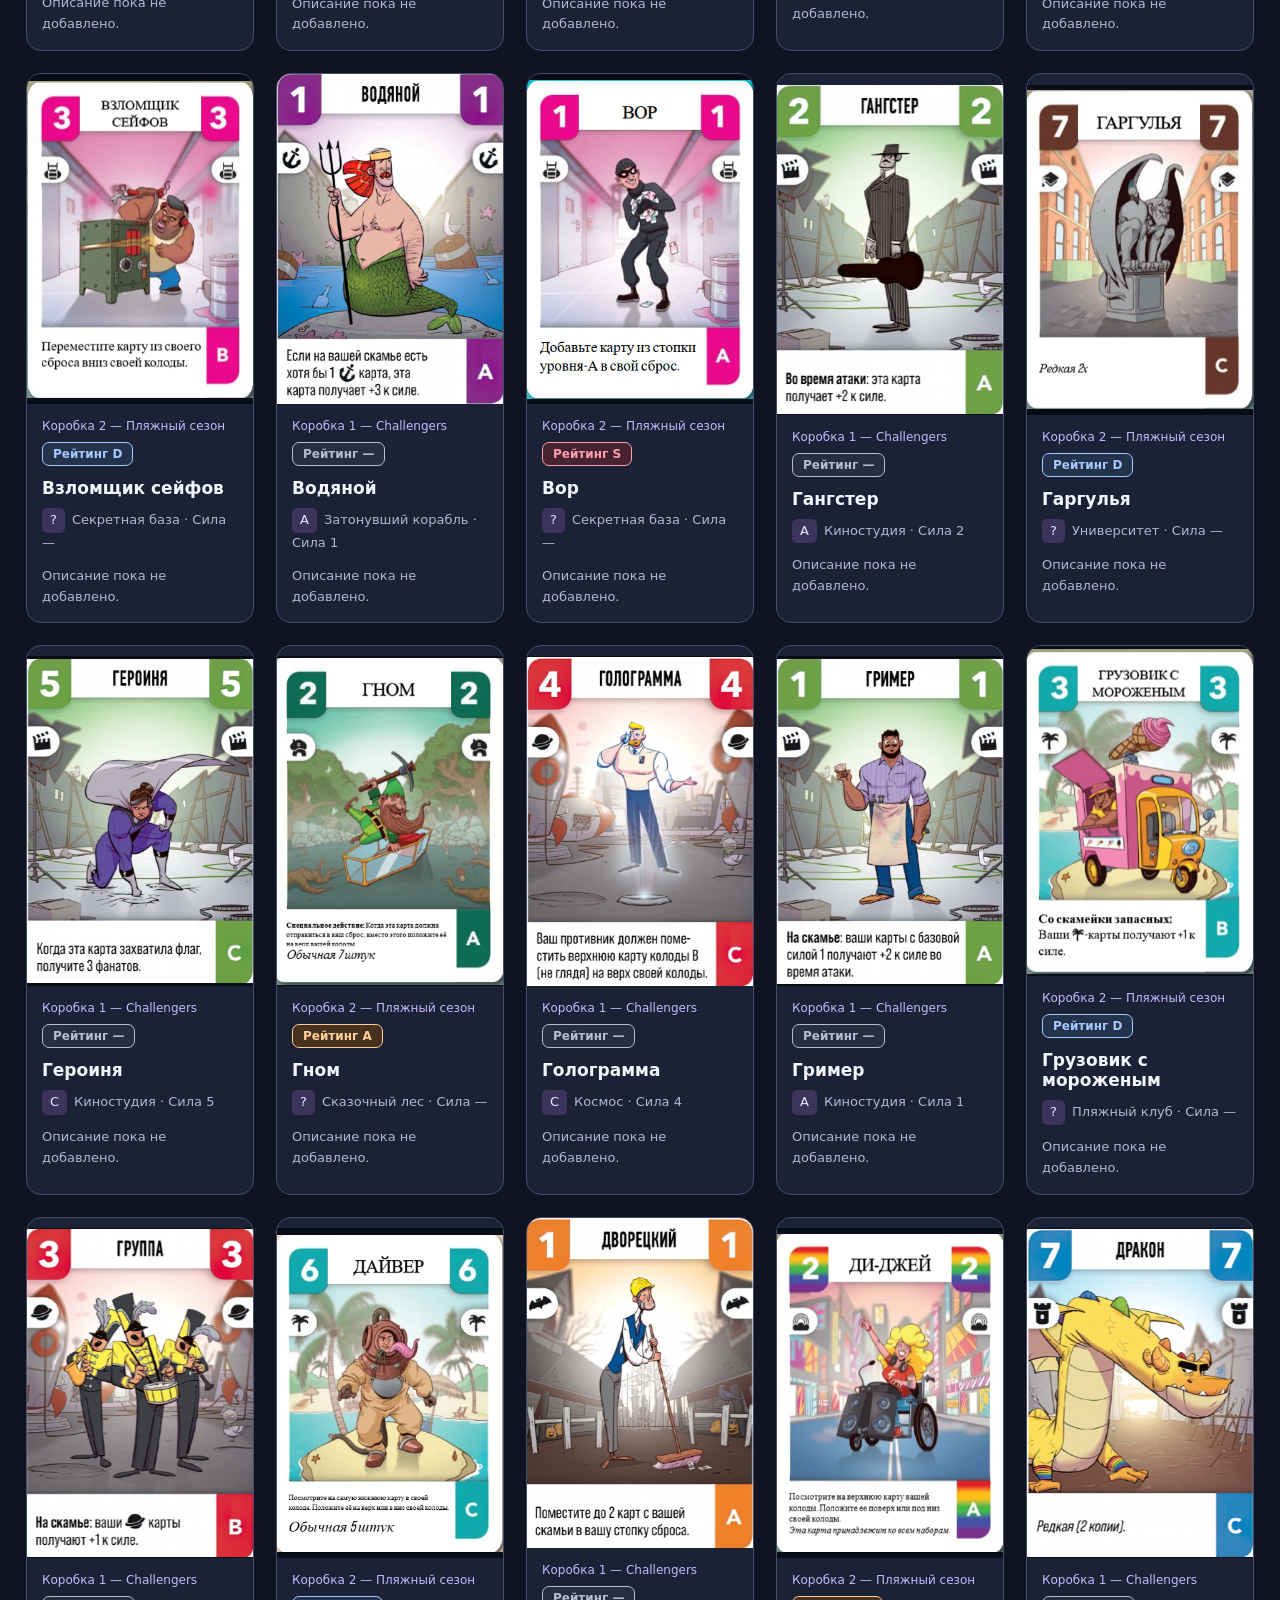
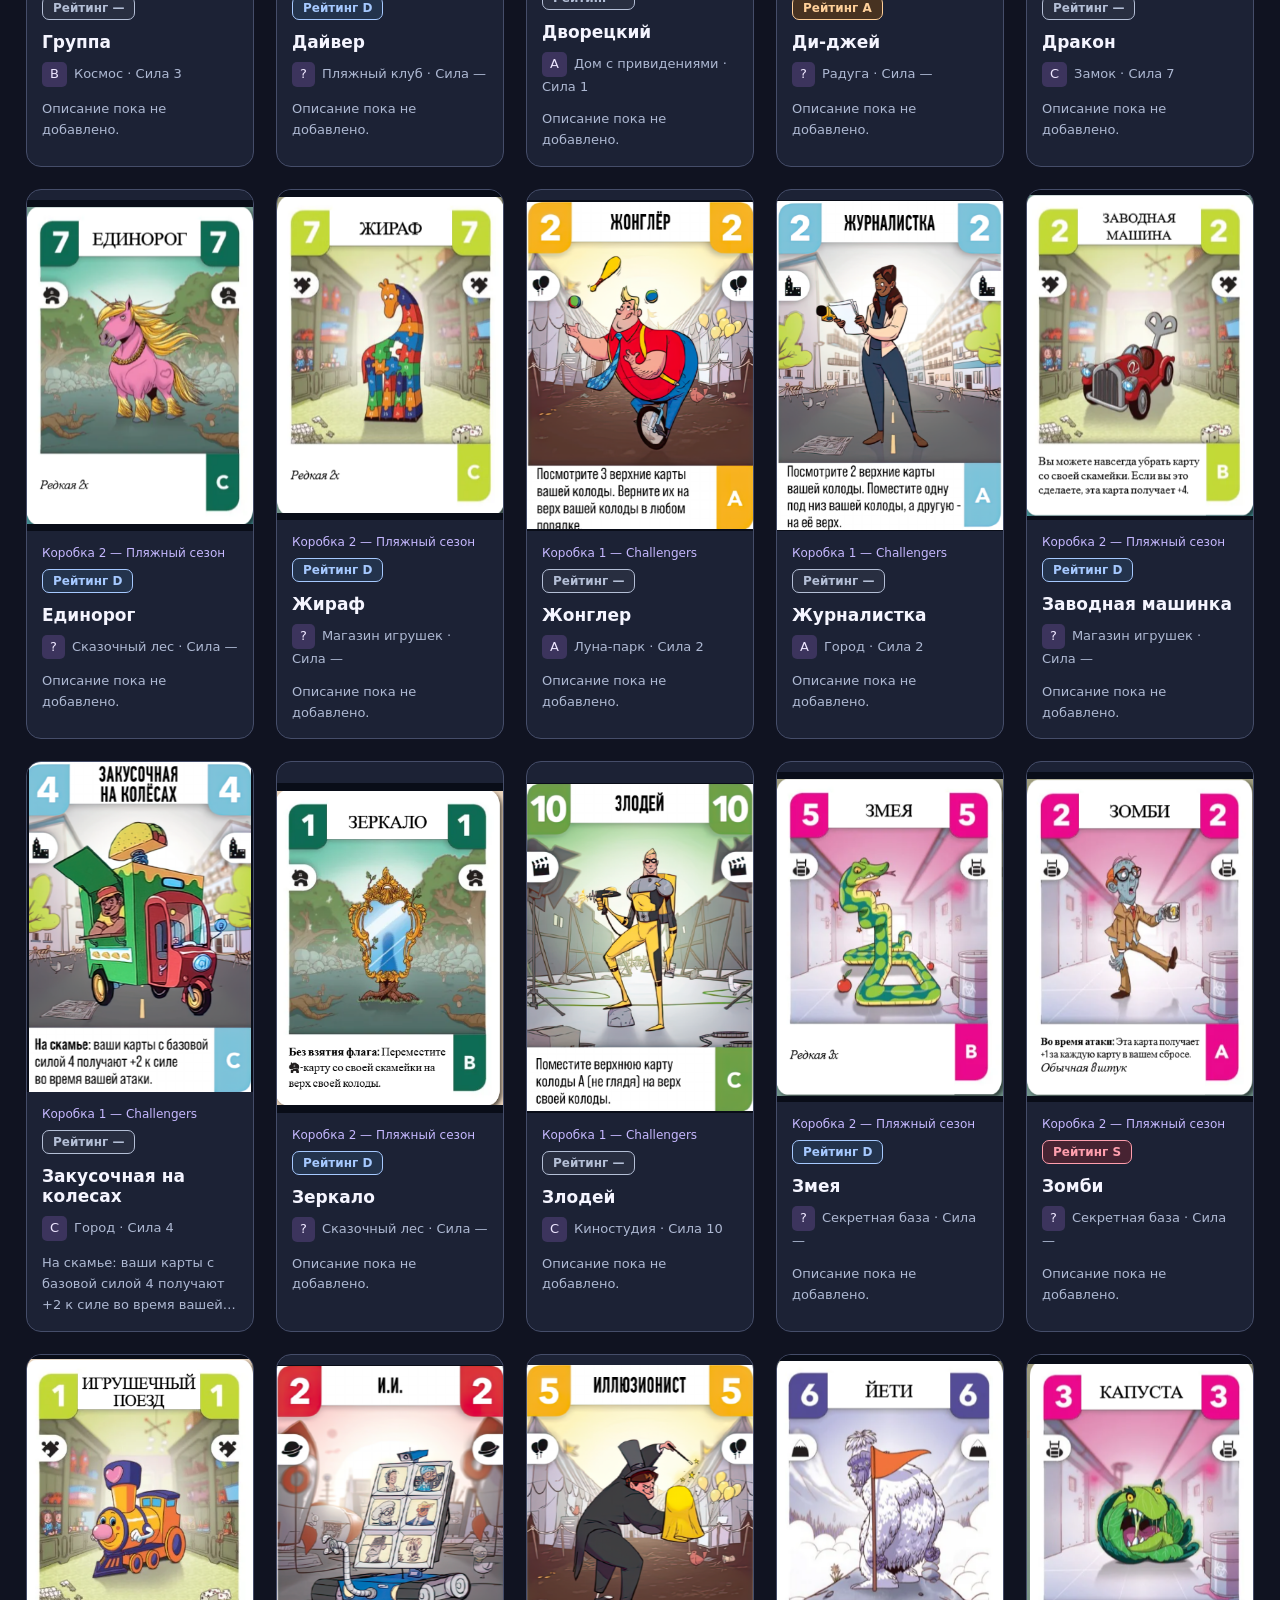
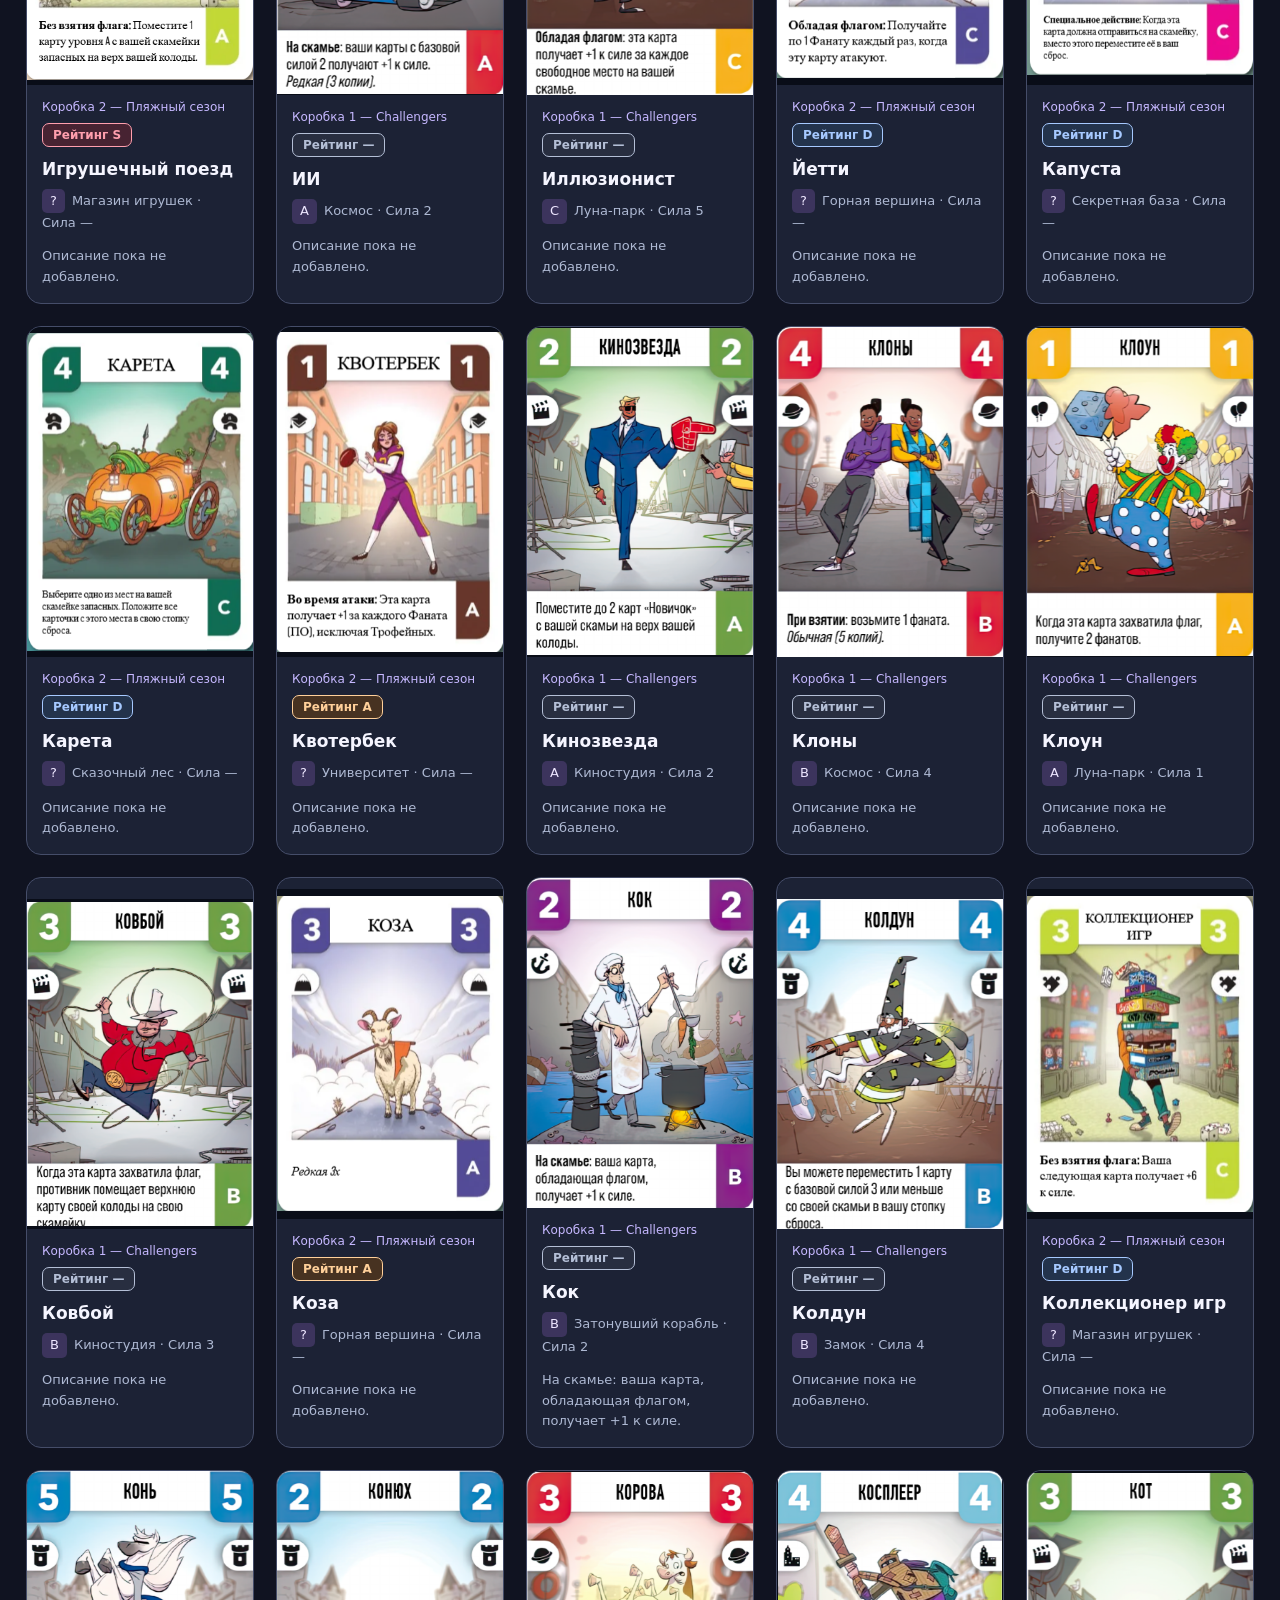
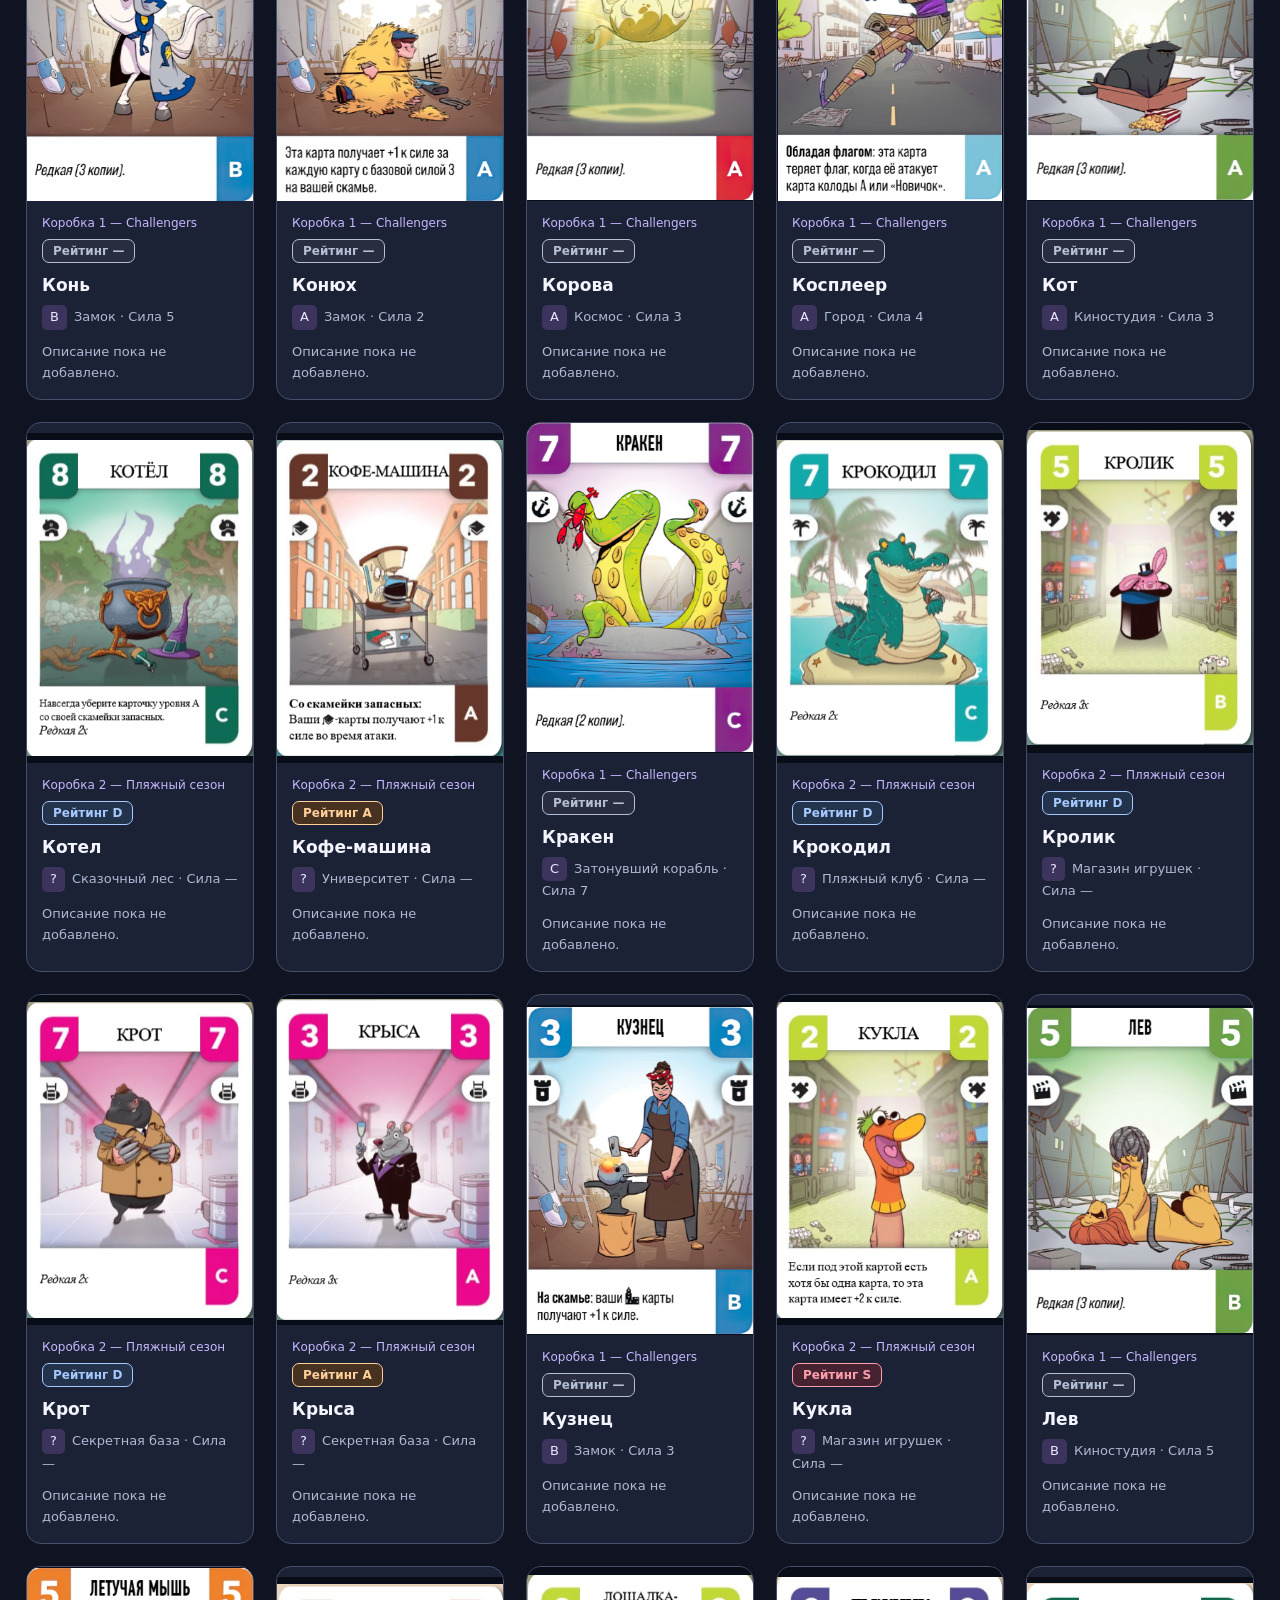
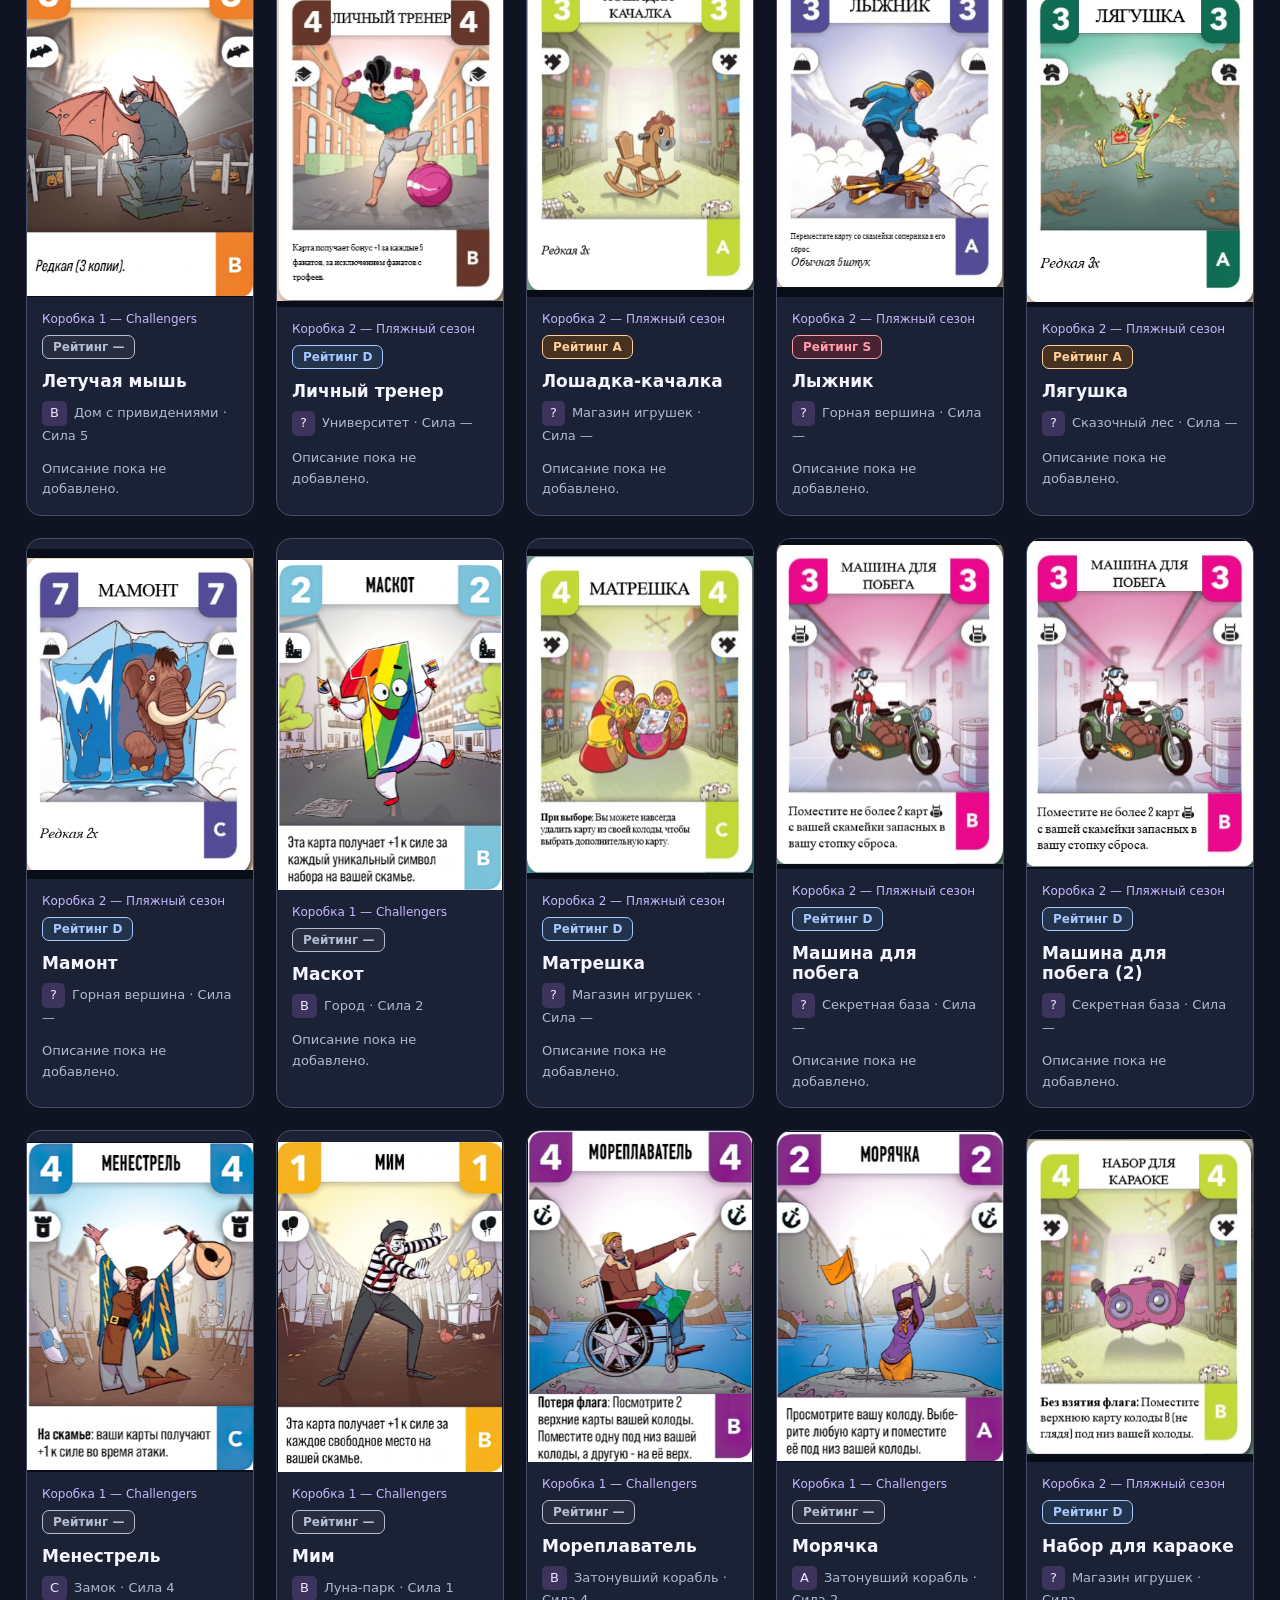
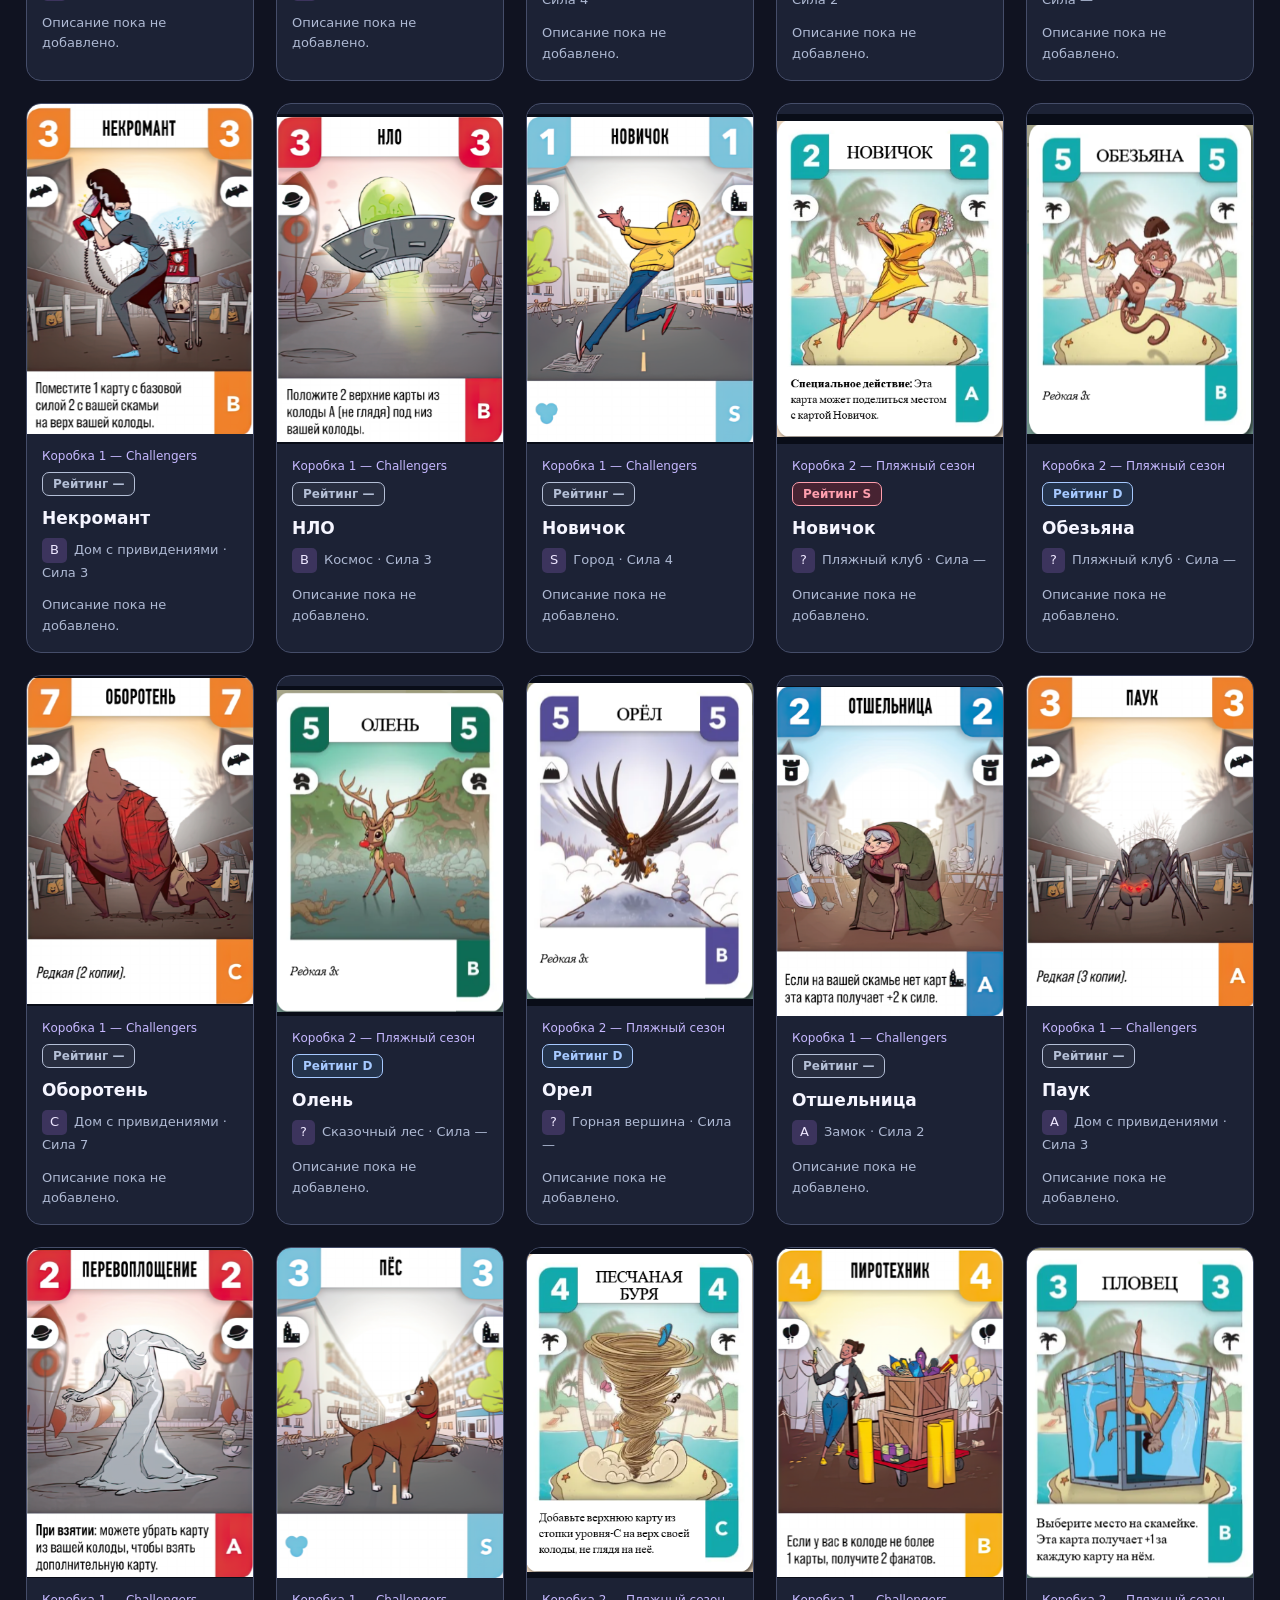
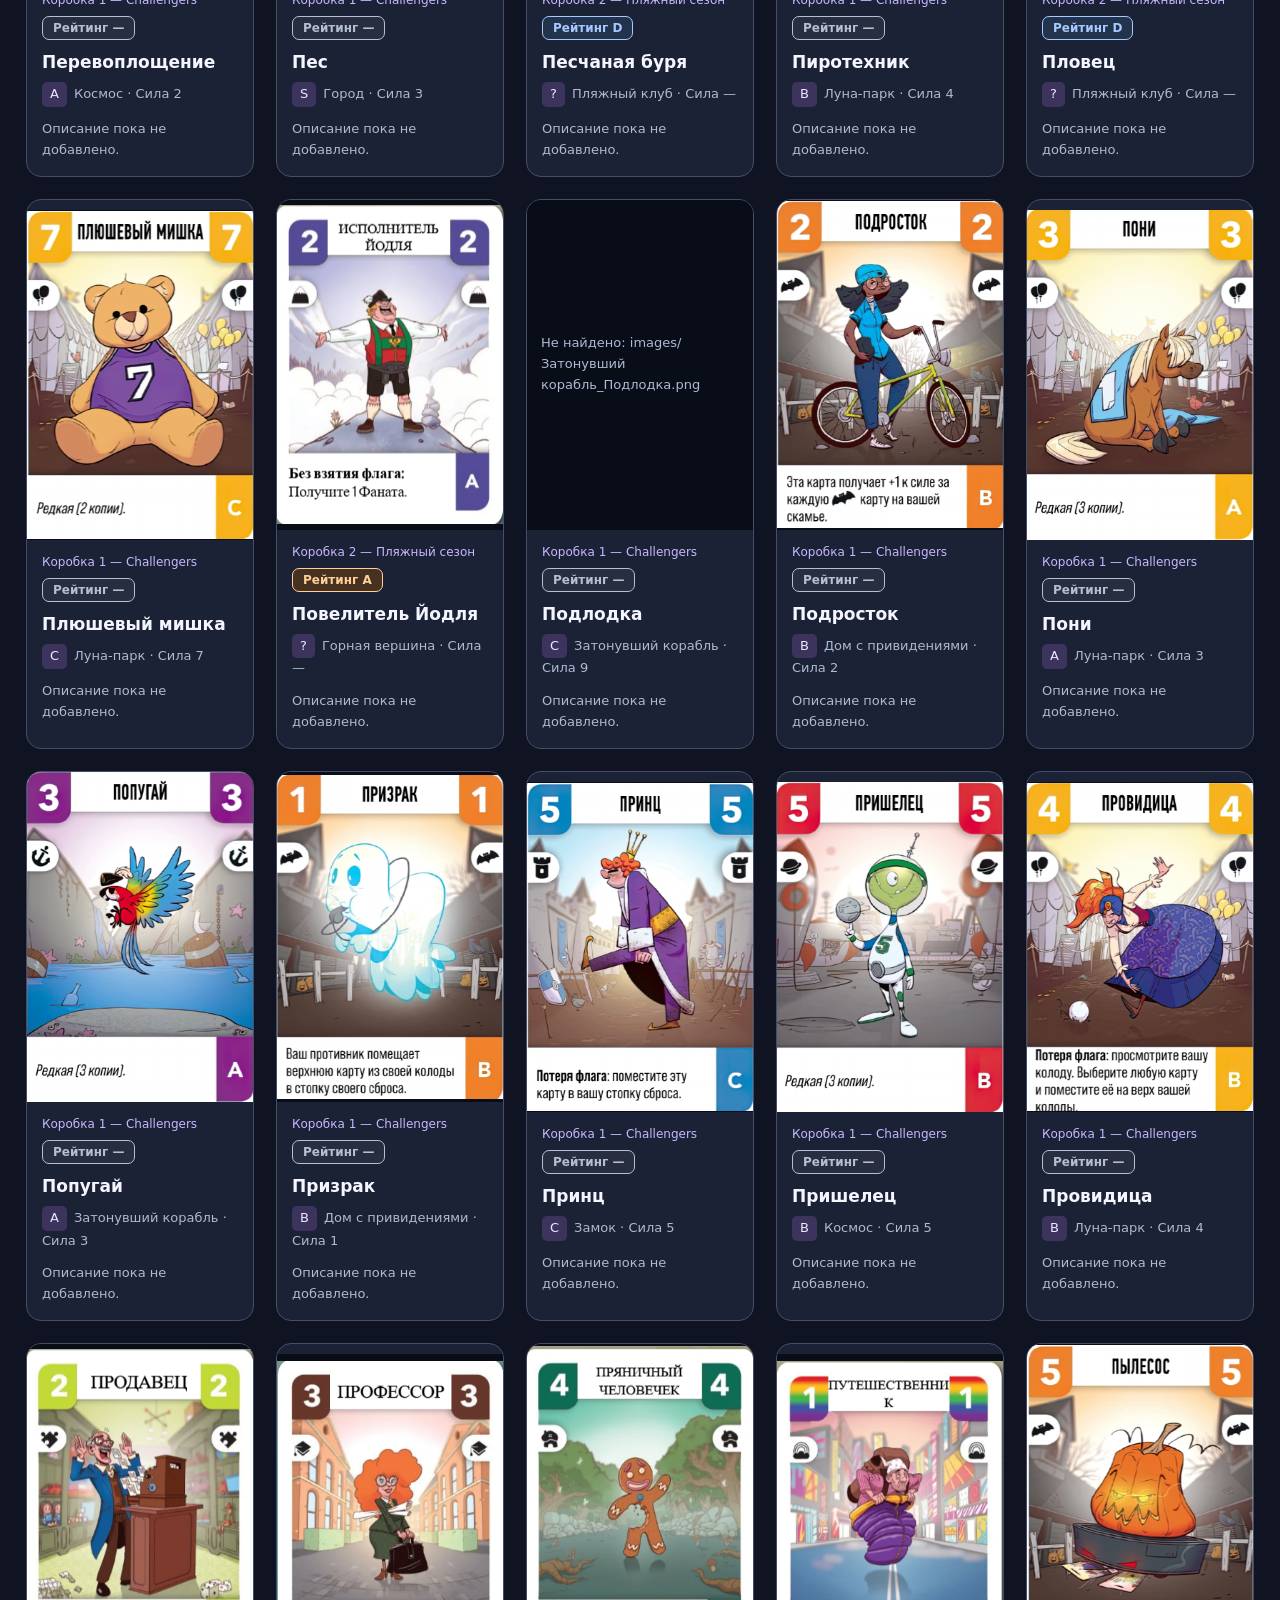
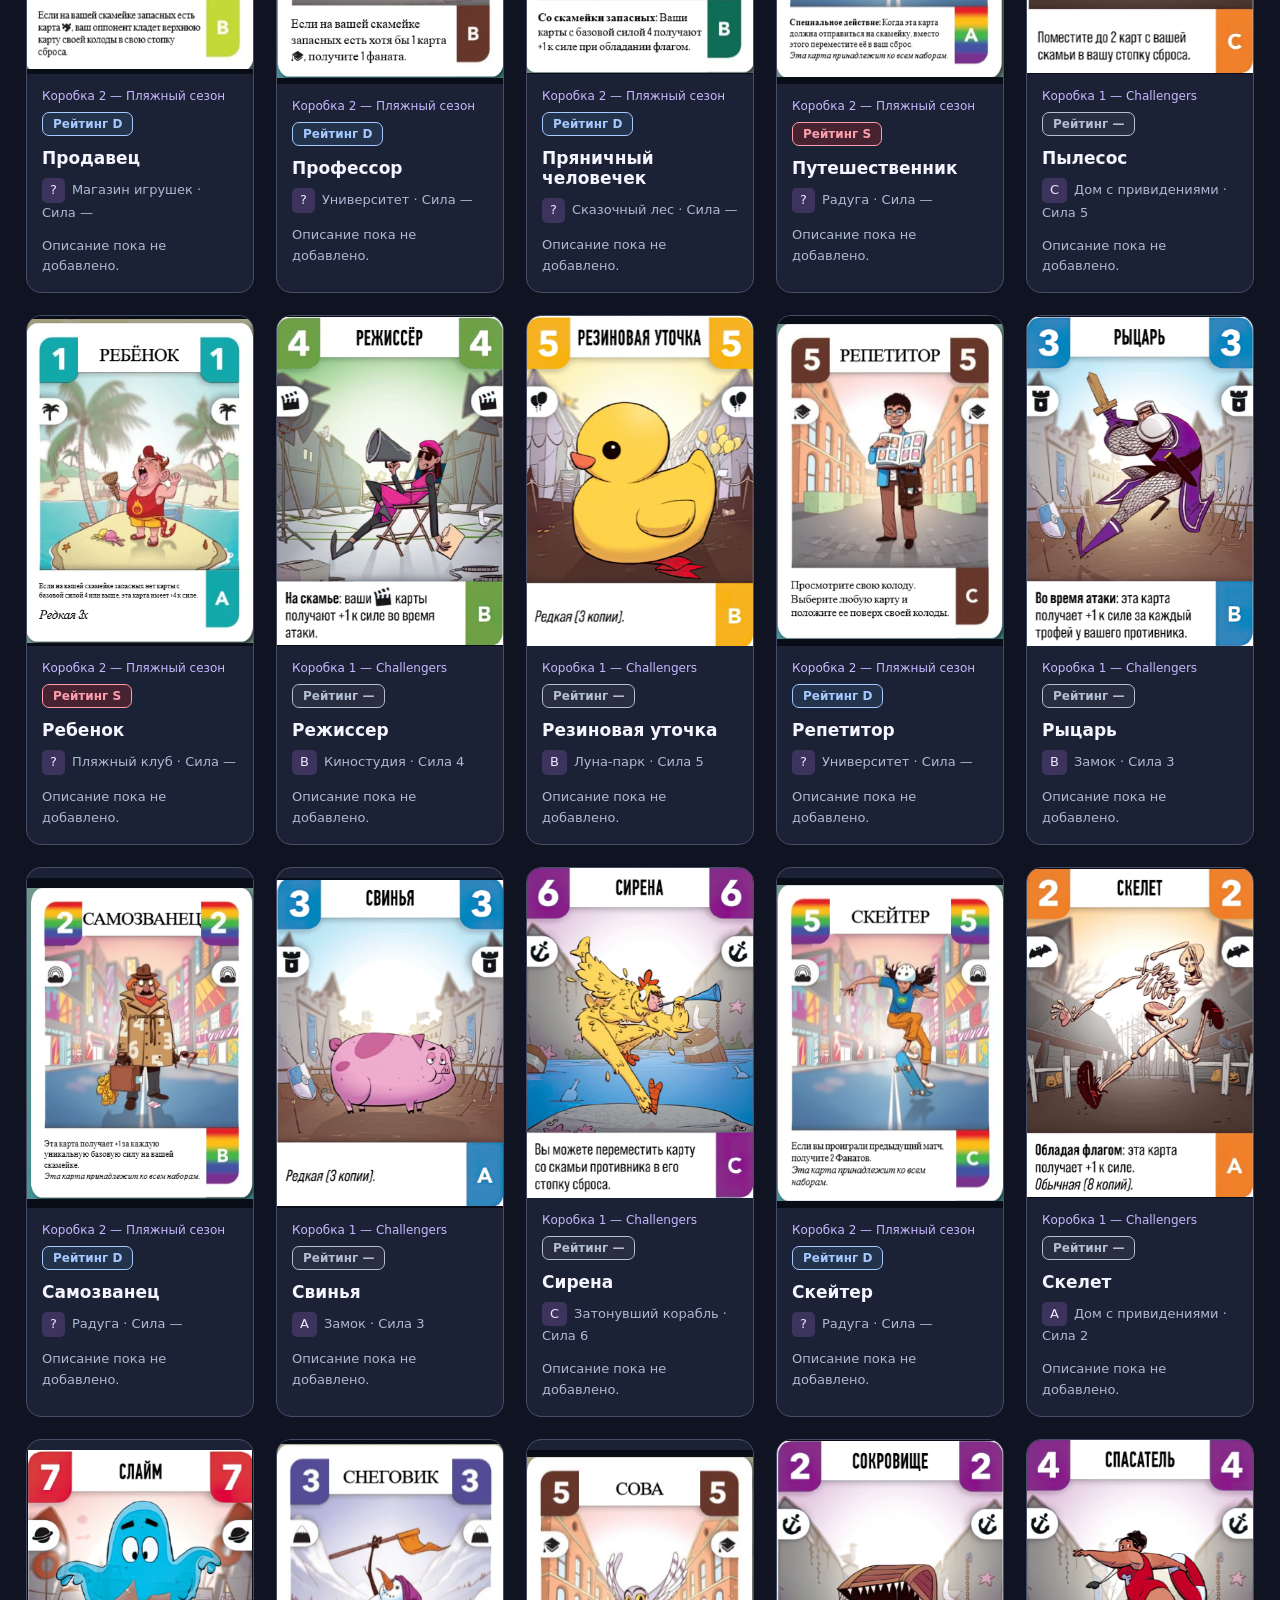
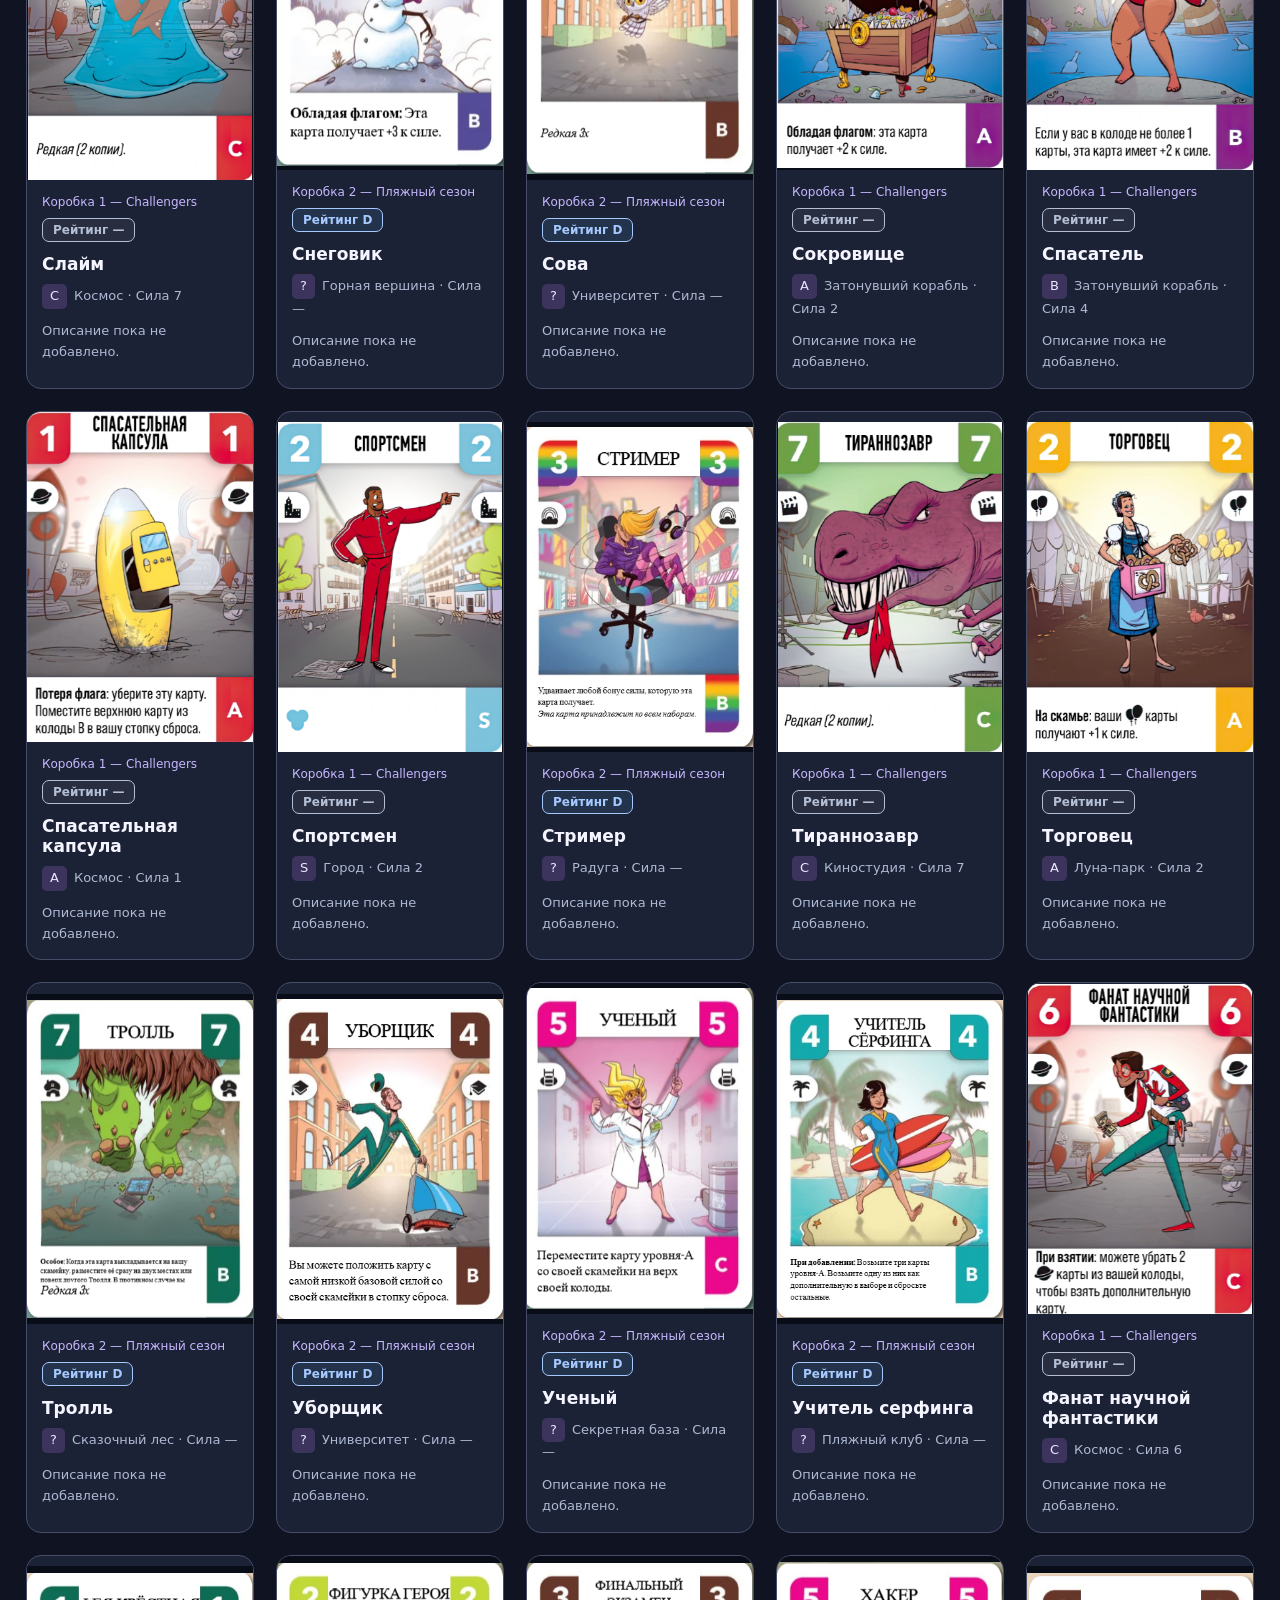
==== commit 86abc7dc: "fix" ====
--- a/index.html
+++ b/index.html
@@ -1 +1 @@
-<!doctype html><html lang="ru"><head><meta charset="utf-8"><meta name="viewport" content="width=device-width,initial-scale=1"><title>Challengers — две коробки</title><link rel="stylesheet" href="styles.css"><script src="app.js" defer></script></head><body><header><small>КАРТОТЕКА · ДВЕ КОРОБКИ</small><h1>Challengers<span>!</span></h1><p>Первая игра и «Пляжный сезон» — вместе или по отдельности.</p></header><main><section class="filters" aria-label="Фильтры"><label>Поиск<input id="search" type="search" placeholder="Название, тип или эффект"></label><label>Коробка<select id="box"><option value="">Обе коробки</option><option value="base">1 — Challengers</option><option value="beach">2 — Пляжный сезон</option></select></label><label>Набор<select id="deck"><option value="">Все наборы</option><option>S</option><option>A</option><option>B</option><option>C</option><option value="unknown">Без набора</option></select></label><label>Тип / тематическая колода<select id="type"><option value="">Все типы</option></select></label><label>Сортировка<select id="sort"><option value="name">По названию</option><option value="box">По коробке</option><option value="deck">По набору S → A → B → C</option><option value="type">По типу</option><option value="power">По базовой силе</option></select></label><button id="reset">Сбросить</button></section><p id="status" role="status" aria-live="polite">Загрузка каталога…</p><section id="grid" class="grid" aria-label="Карты"></section><footer>Неофициальный каталог. Права на изображения принадлежат их правообладателям.</footer></main><dialog id="modal" aria-labelledby="title"><button id="close" class="close">Закрыть ✕</button><div class="detail"><img id="picture" alt=""><div><h2 id="title"></h2><p id="meta"></p><h3>Описание</h3><p id="description" class="description"></p></div></div></dialog></body></html>+<!doctype html><html lang="ru"><head><meta charset="utf-8"><meta name="viewport" content="width=device-width,initial-scale=1"><title>Challengers — каталог и рейтинг</title><link rel="stylesheet" href="styles.css"><link rel="stylesheet" href="ratings.css"><script src="app.js" defer></script></head><body><header><small>КАРТОТЕКА · ДВЕ КОРОБКИ</small><h1>Challengers<span>!</span></h1><p>Личный рейтинг: S — лучшие, A — отличные, B — хорошие, C — слабые, D — плохие.</p><button id="export">Экспорт CSV с рейтингами</button><p class="rating-note">Рейтинг — отдельная оценка, не набор карты. Изменяйте его в окне карточки. Оценки хранятся в браузере; для публикации замените CSV в репозитории экспортированным файлом.</p></header><main><section class="filters" aria-label="Фильтры"><label>Поиск<input id="search" type="search" placeholder="Название, тип или эффект"></label><label>Коробка<select id="box"><option value="">Обе коробки</option><option value="base">1 — Challengers</option><option value="beach">2 — Пляжный сезон</option></select></label><label>Набор карты<select id="deck"><option value="">Все наборы</option><option>S</option><option>A</option><option>B</option><option>C</option><option value="unknown">Без набора</option></select></label><label>Рейтинг<select id="rating"><option value="">Любой рейтинг</option><option value="S">S — лучшие</option><option value="A">A — отличные</option><option value="B">B — хорошие</option><option value="C">C — слабые</option><option value="D">D — плохие</option><option value="unrated">Без рейтинга</option></select></label><label>Тип<select id="type"><option value="">Все типы</option></select></label><label>Сортировка<select id="sort"><option value="name">По названию</option><option value="rating">По рейтингу S → D</option><option value="box">По коробке</option><option value="deck">По набору карты</option><option value="type">По типу</option><option value="power">По базовой силе</option></select></label><button id="reset">Сбросить фильтры</button></section><p id="status" role="status" aria-live="polite">Загрузка каталога…</p><section id="grid" class="grid" aria-label="Карты"></section><footer>Неофициальный каталог. Права на изображения принадлежат их правообладателям.</footer></main><dialog id="modal" aria-labelledby="title"><button id="close" class="close">Закрыть ✕</button><div class="detail"><img id="picture" alt=""><div><h2 id="title"></h2><p id="meta"></p><section class="rating-editor"><label>Личный рейтинг<select id="editRating"><option value="">Без рейтинга</option><option value="S">S — лучшие</option><option value="A">A — отличные</option><option value="B">B — хорошие</option><option value="C">C — слабые</option><option value="D">D — плохие</option></select></label><div class="rating-actions"><button id="saveRating">Сохранить рейтинг</button><button id="resetRating">Вернуть из CSV</button></div><p id="ratingMessage" role="status" aria-live="polite"></p></section><h3>Описание</h3><p id="description" class="description"></p></div></div></dialog></body></html>
--- a/ratings.css
+++ b/ratings.css
@@ -0,0 +1 @@
+.rating-badge{display:inline-block;border-radius:7px;padding:4px 10px;margin:0 0 12px;font-size:12px;font-weight:700;border:1px solid currentColor}.rating-S{color:#ff9fae;background:#472332}.rating-A{color:#ffd09a;background:#473221}.rating-B{color:#f3e699;background:#3c391f}.rating-C{color:#99dfb6;background:#203b30}.rating-D{color:#a6c9ff;background:#23334c}.rating-none{color:#b4bfd6;background:#282e40}.box-label{color:#c6b8ff;font-size:12px;margin-bottom:9px}.rating-editor{padding:16px;border:1px solid #454d69;border-radius:12px;margin:18px 0}.rating-actions{display:flex;flex-wrap:wrap;gap:9px;margin-top:12px}.rating-editor p,.rating-note{font-size:13px}.rating-editor select{max-width:100%}.rating-note{max-width:850px}
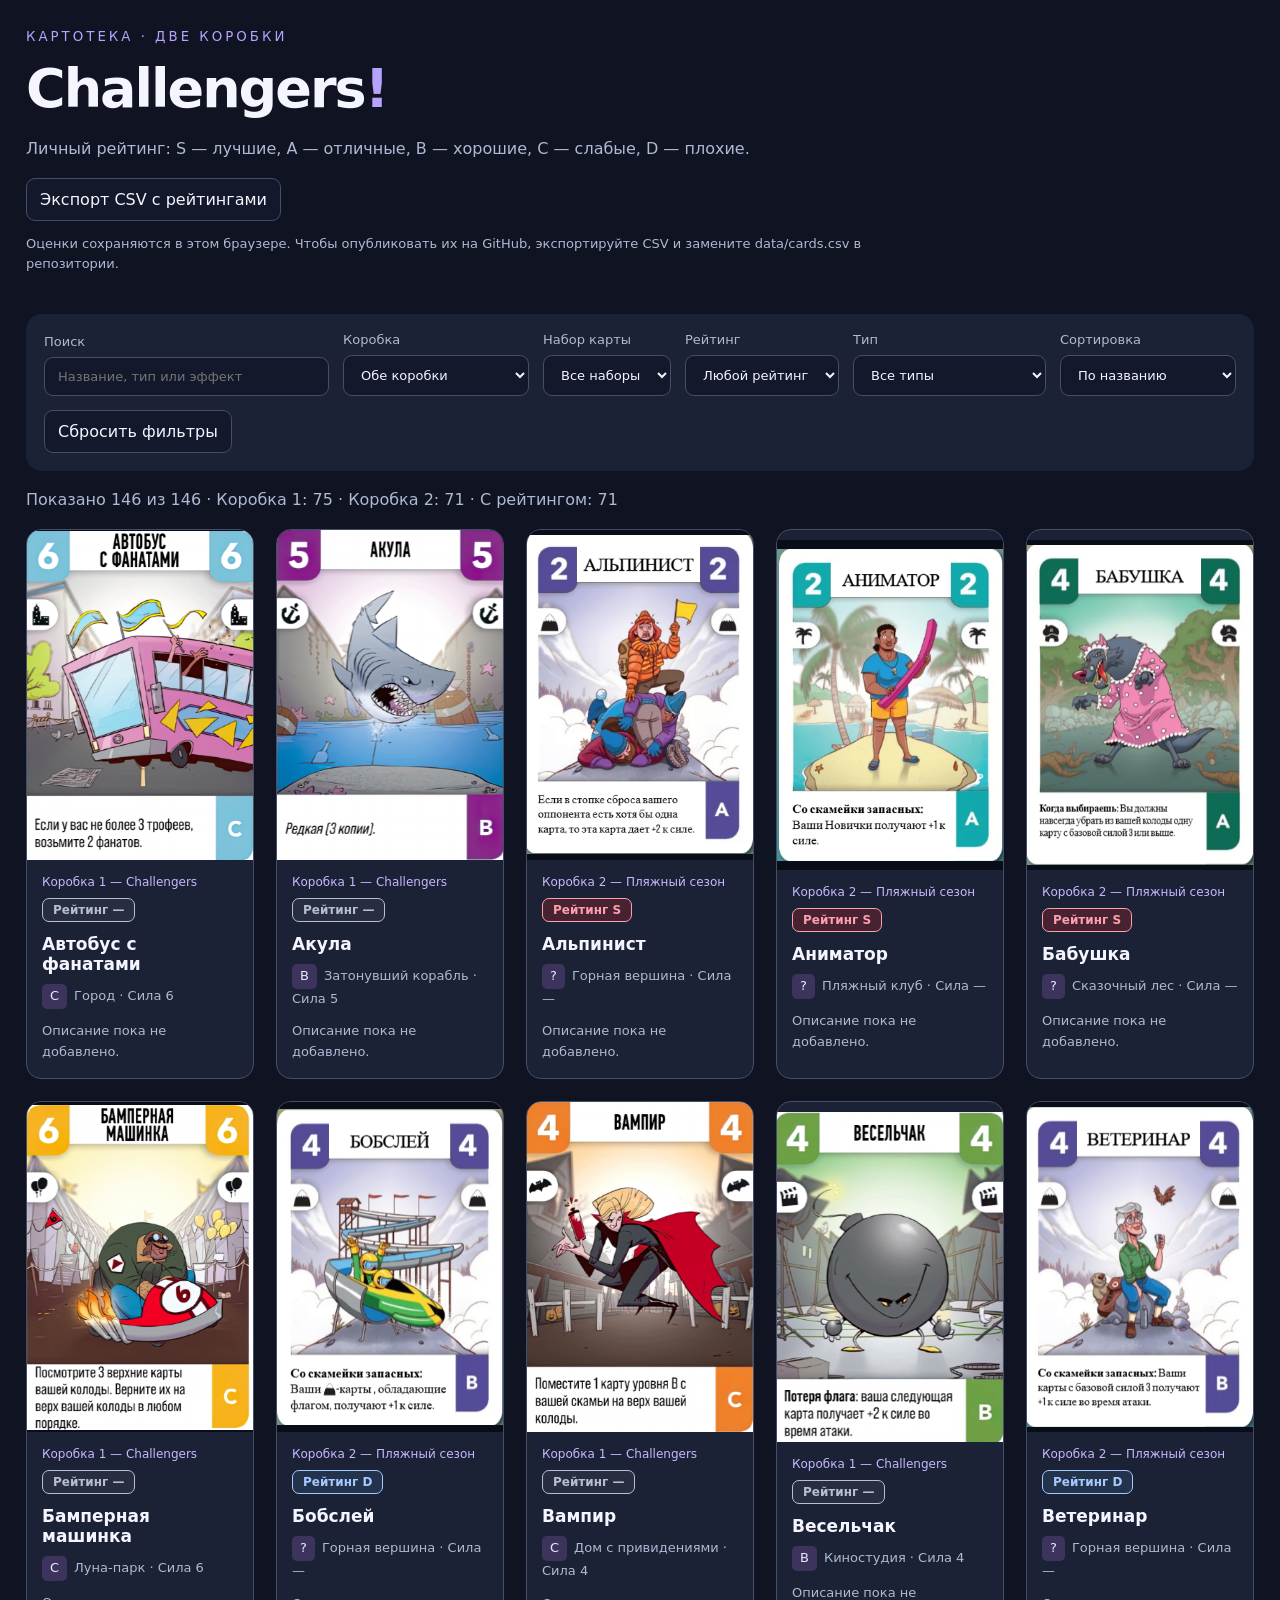
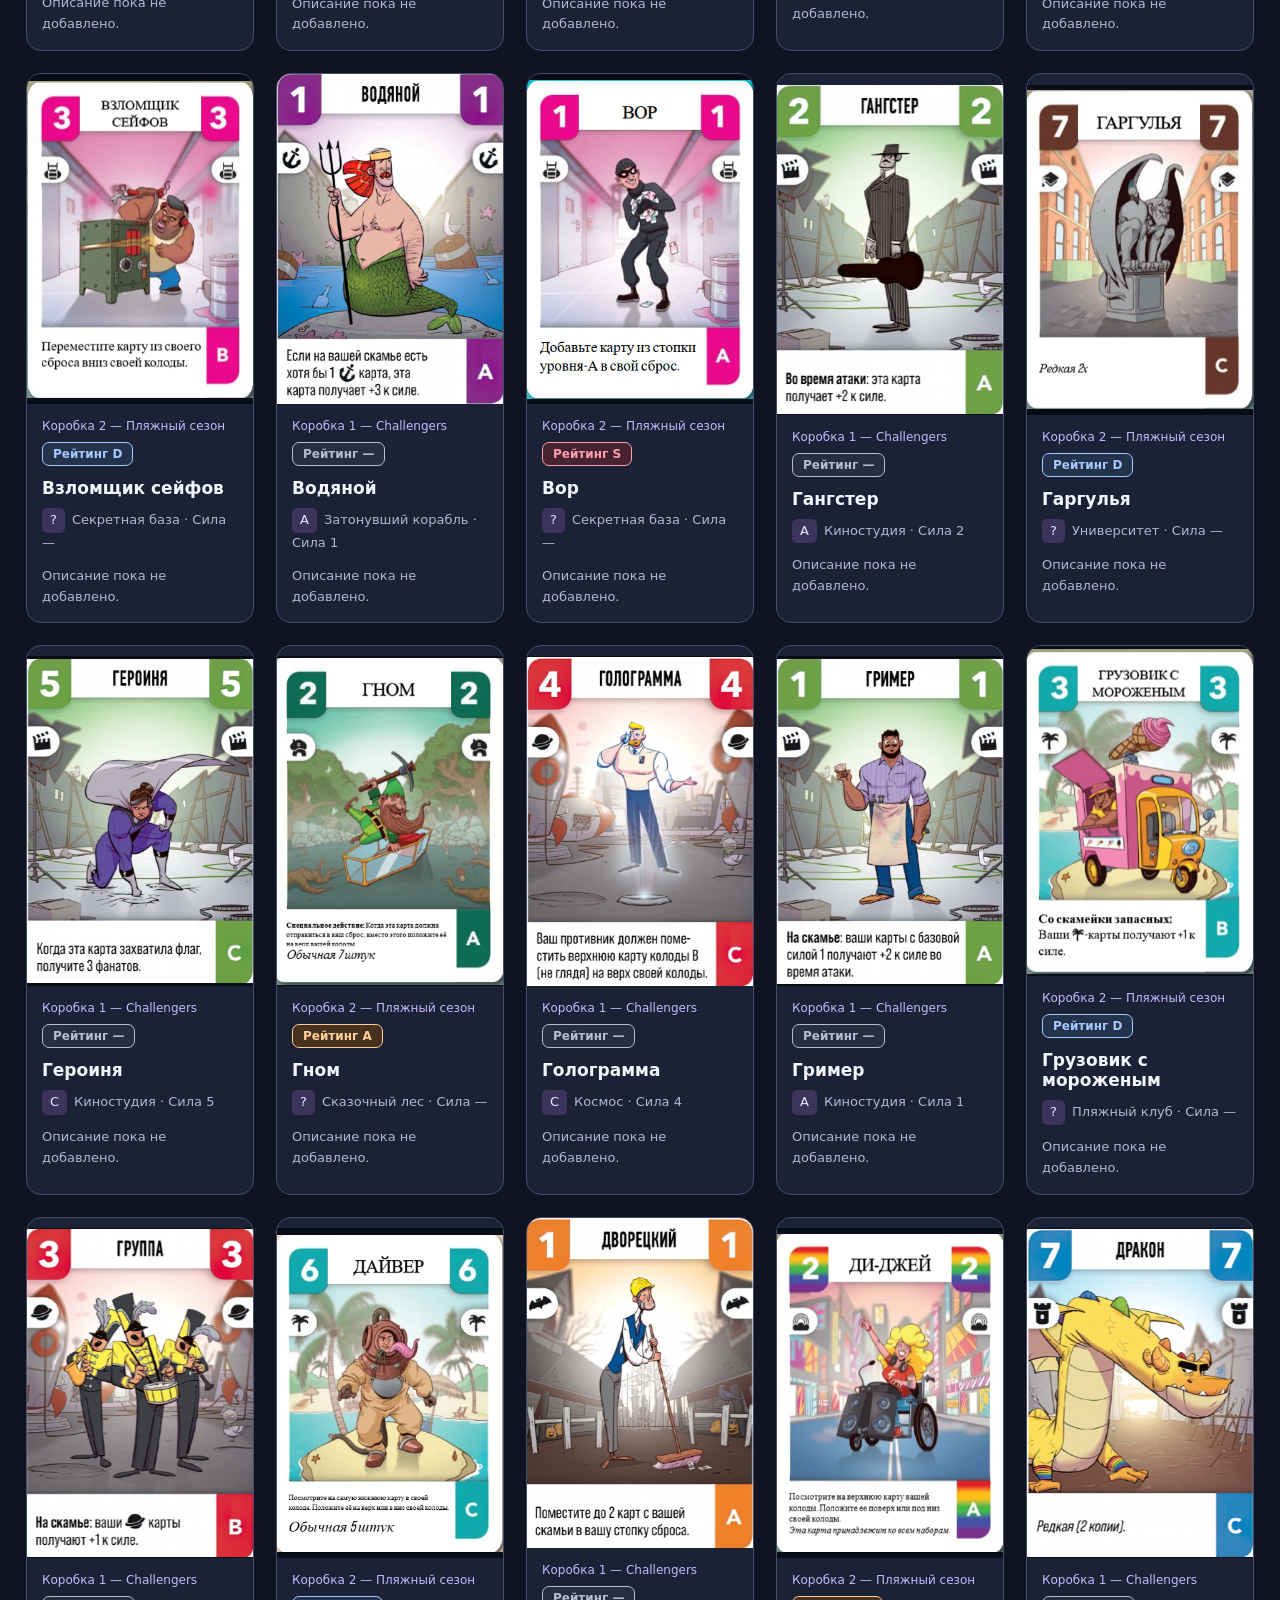
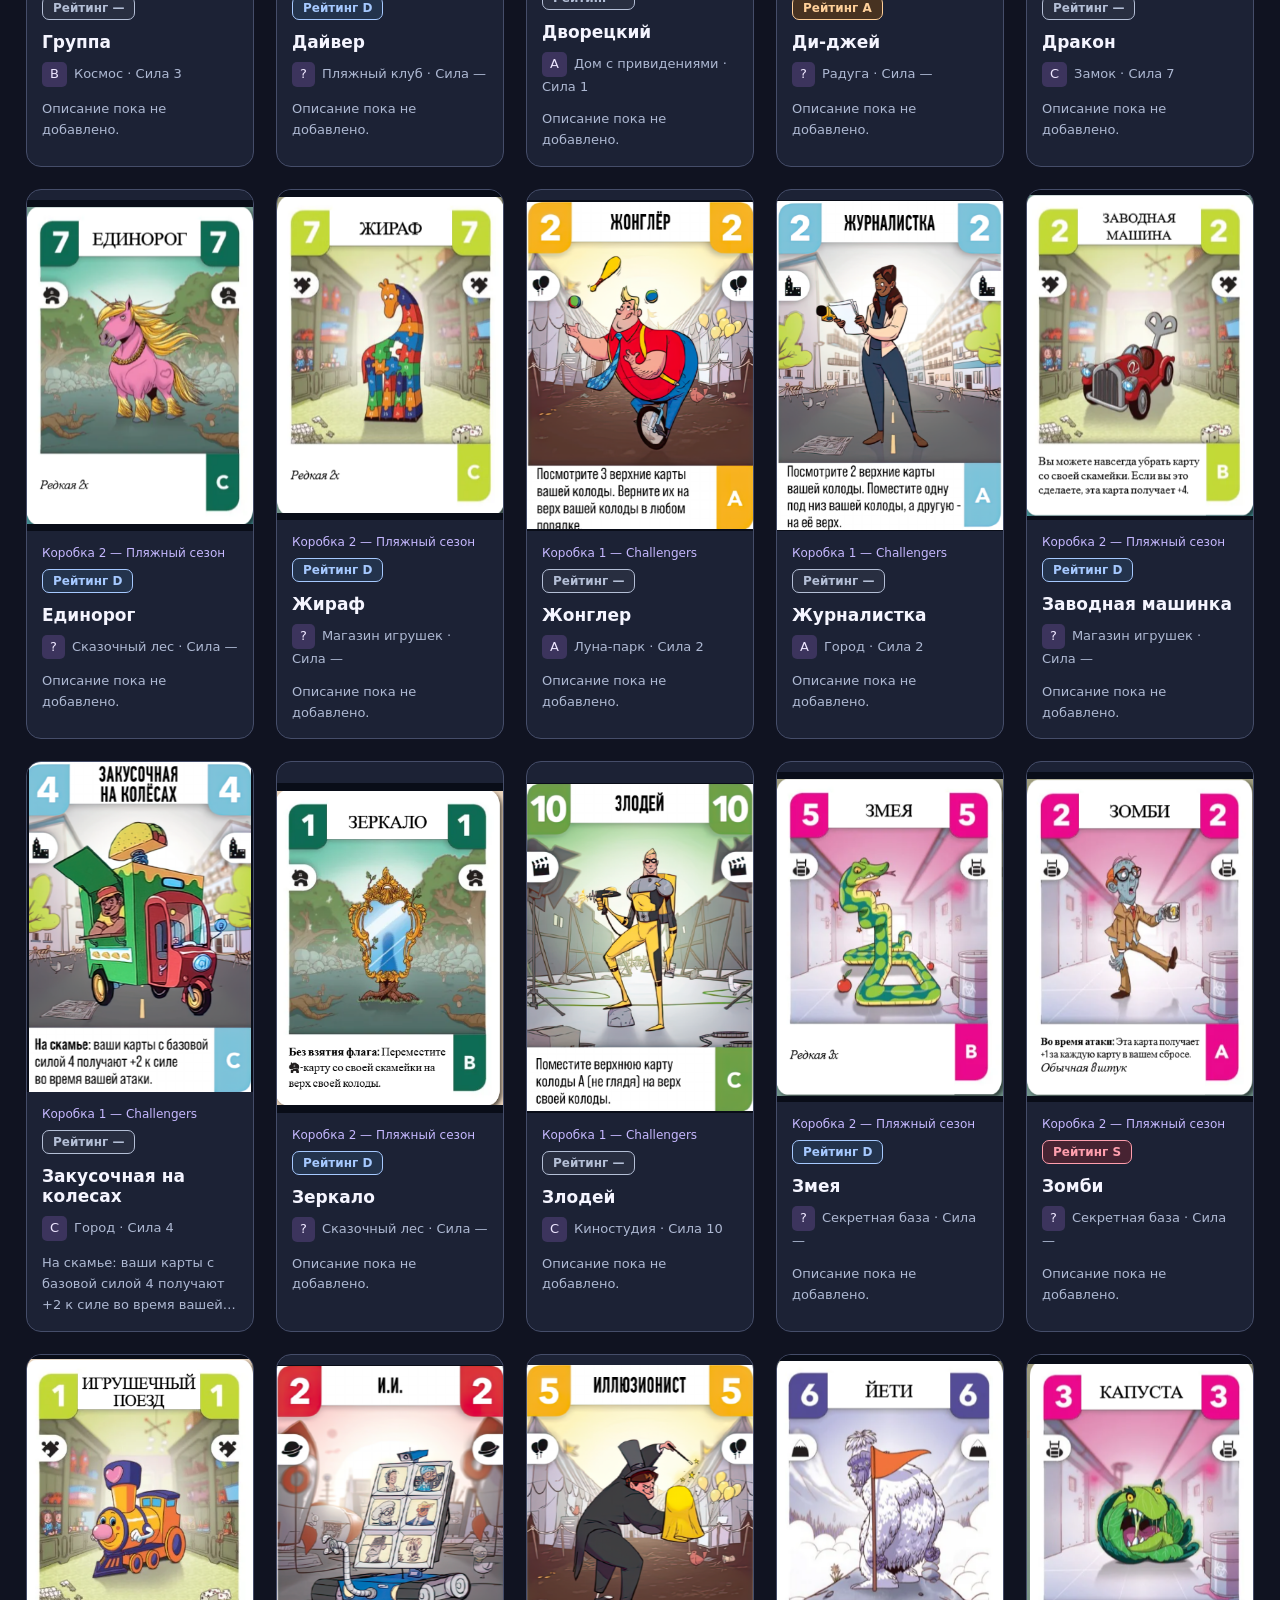
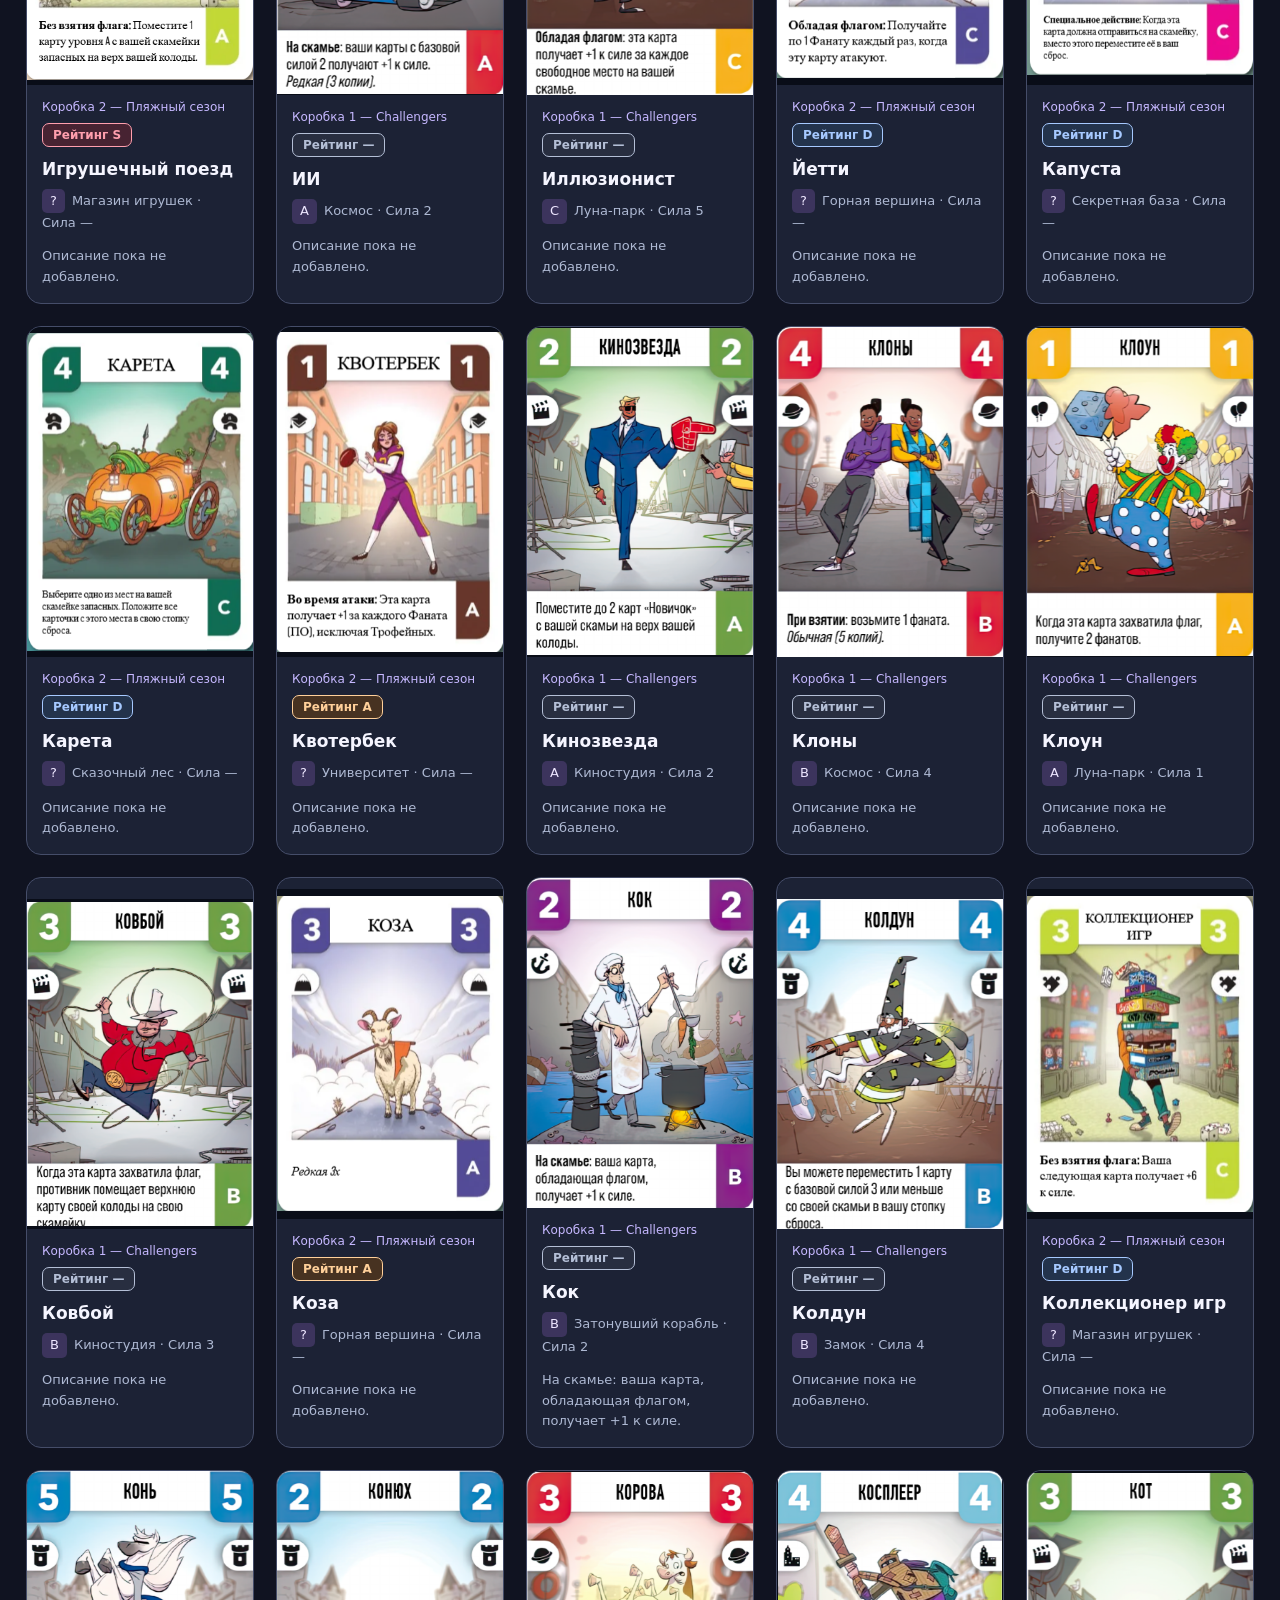
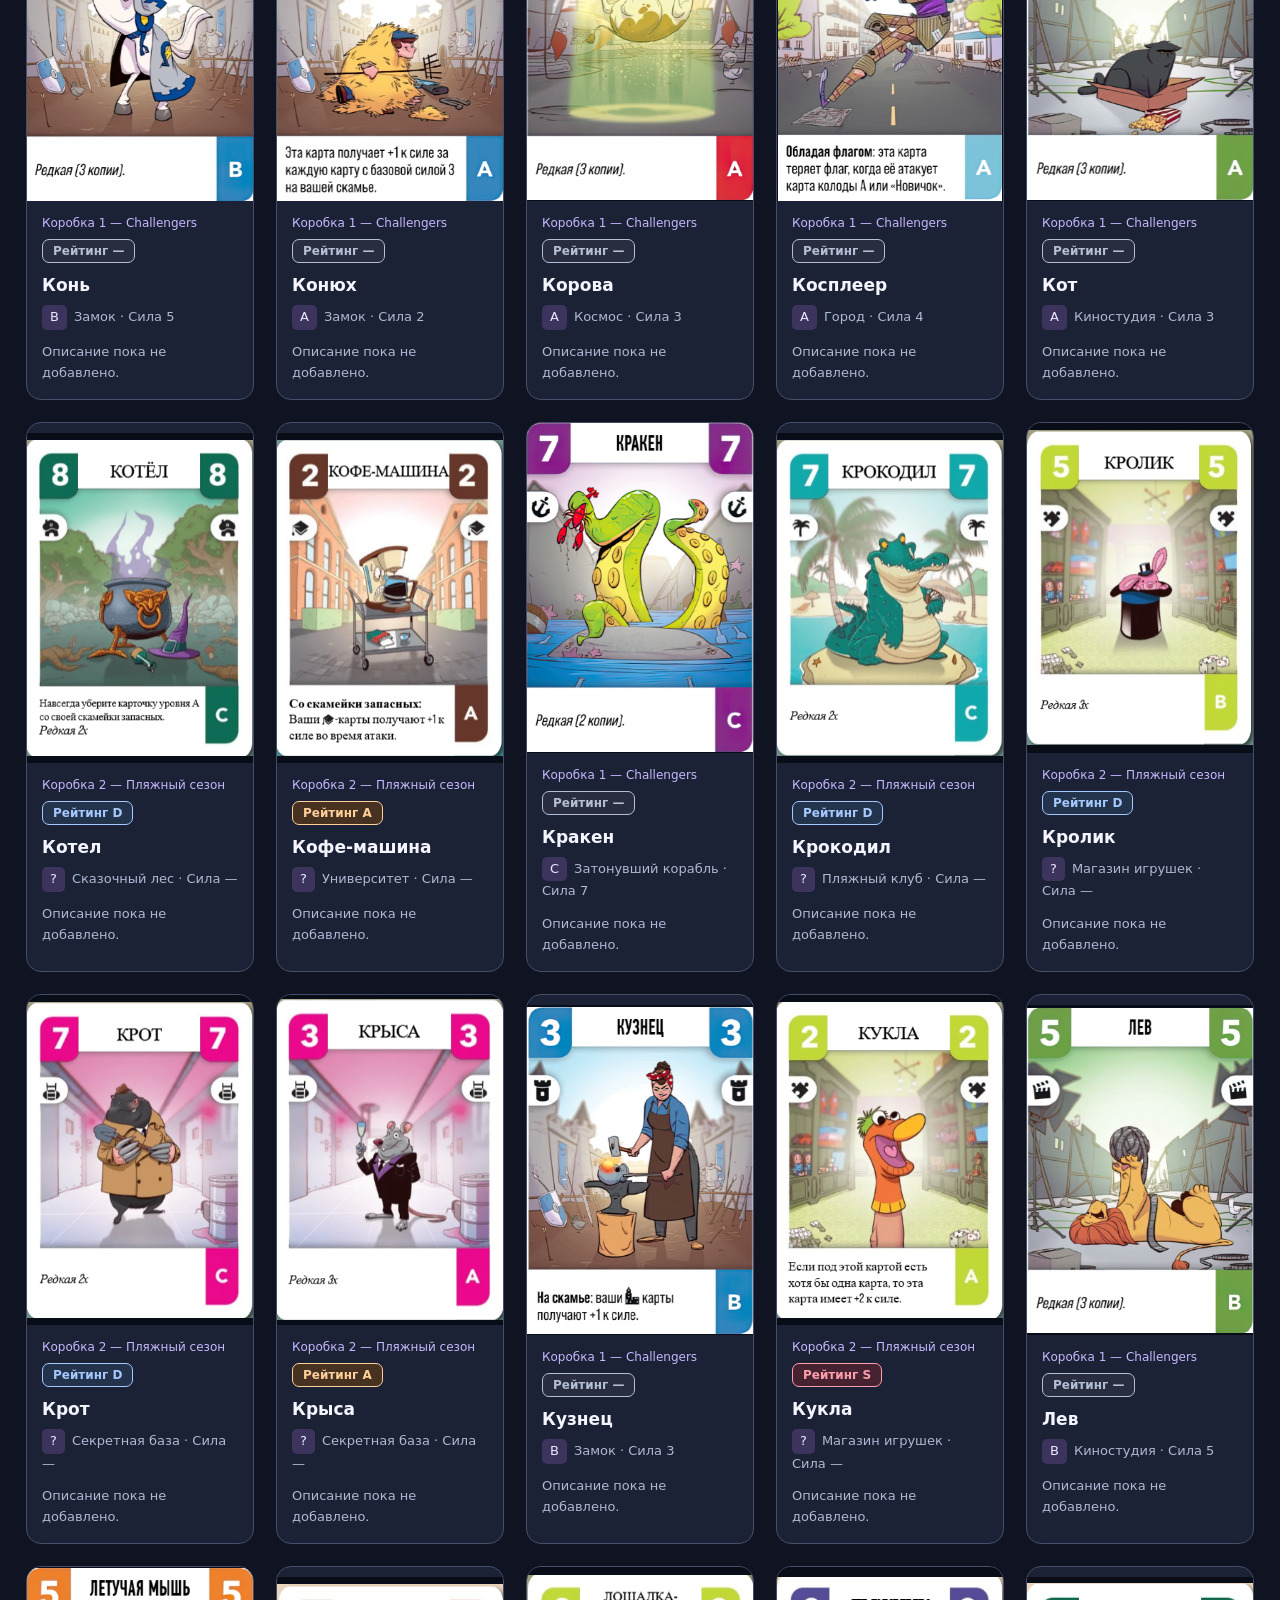
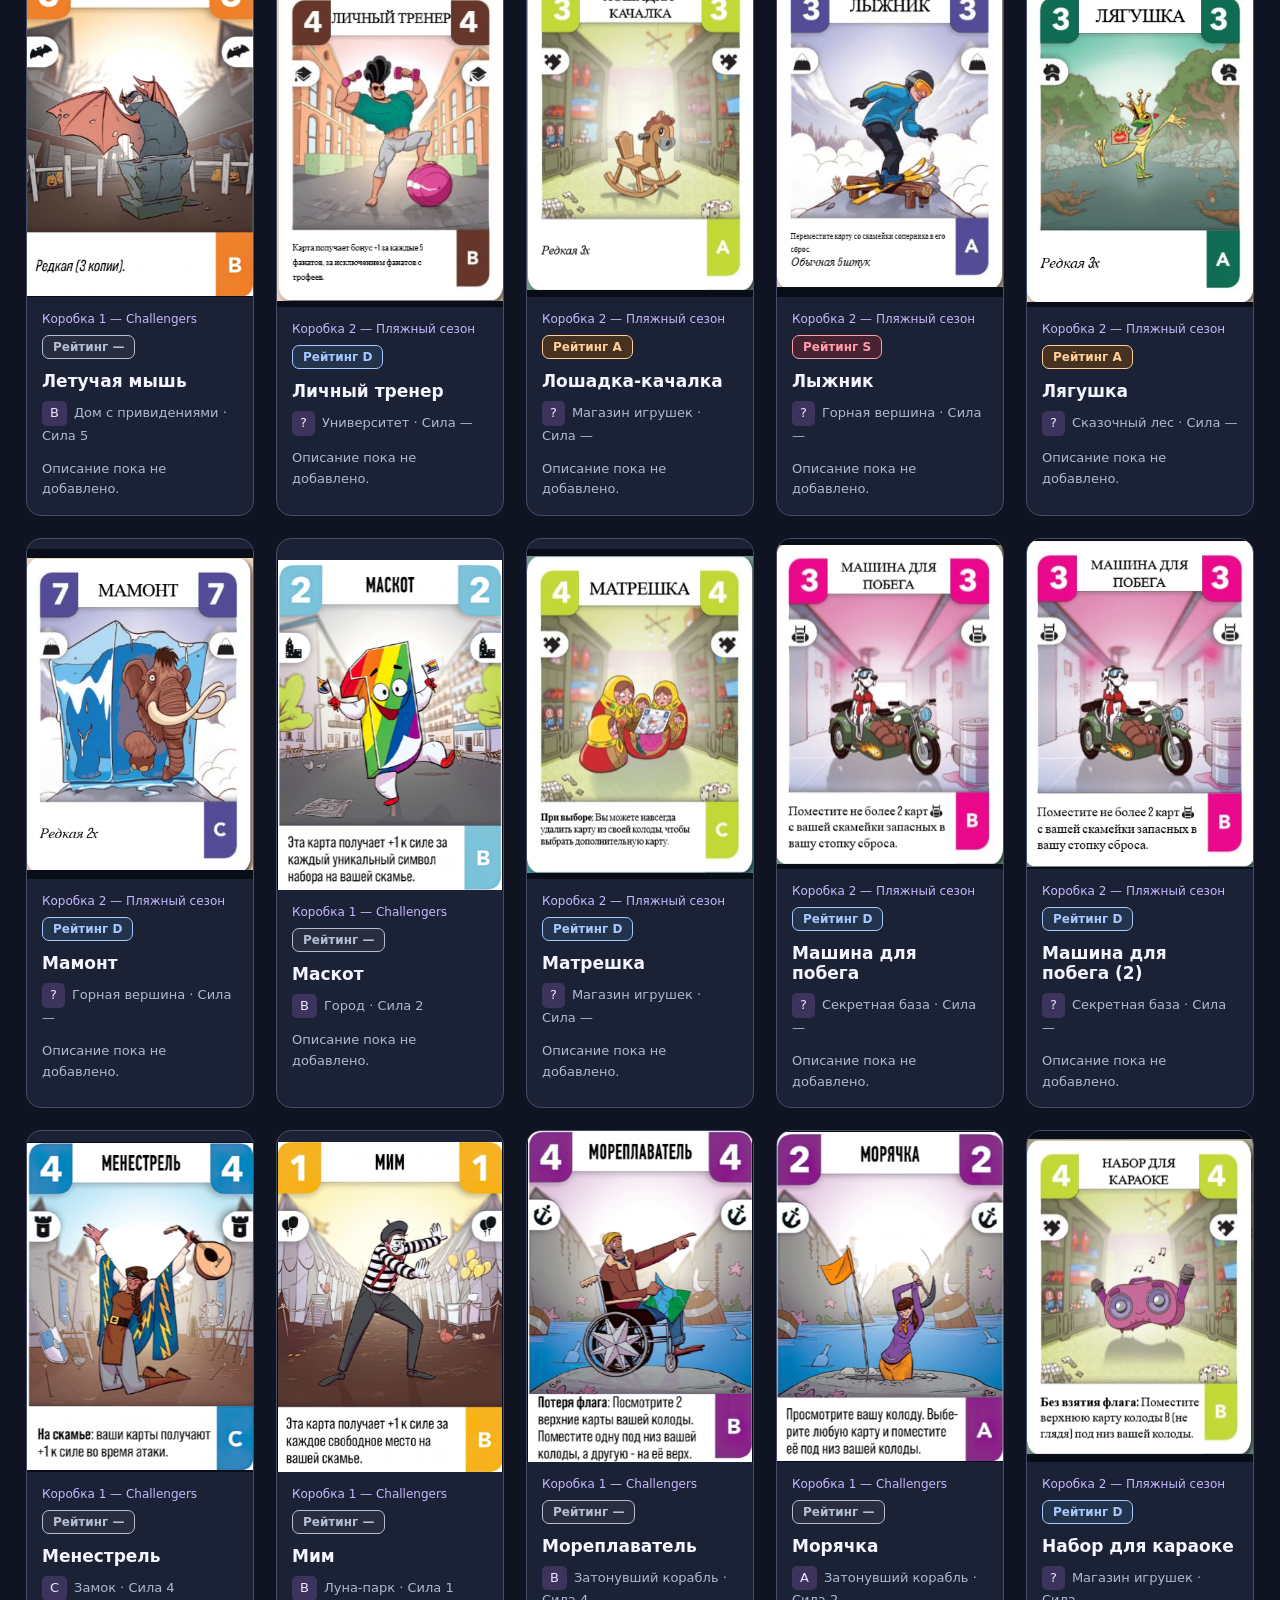
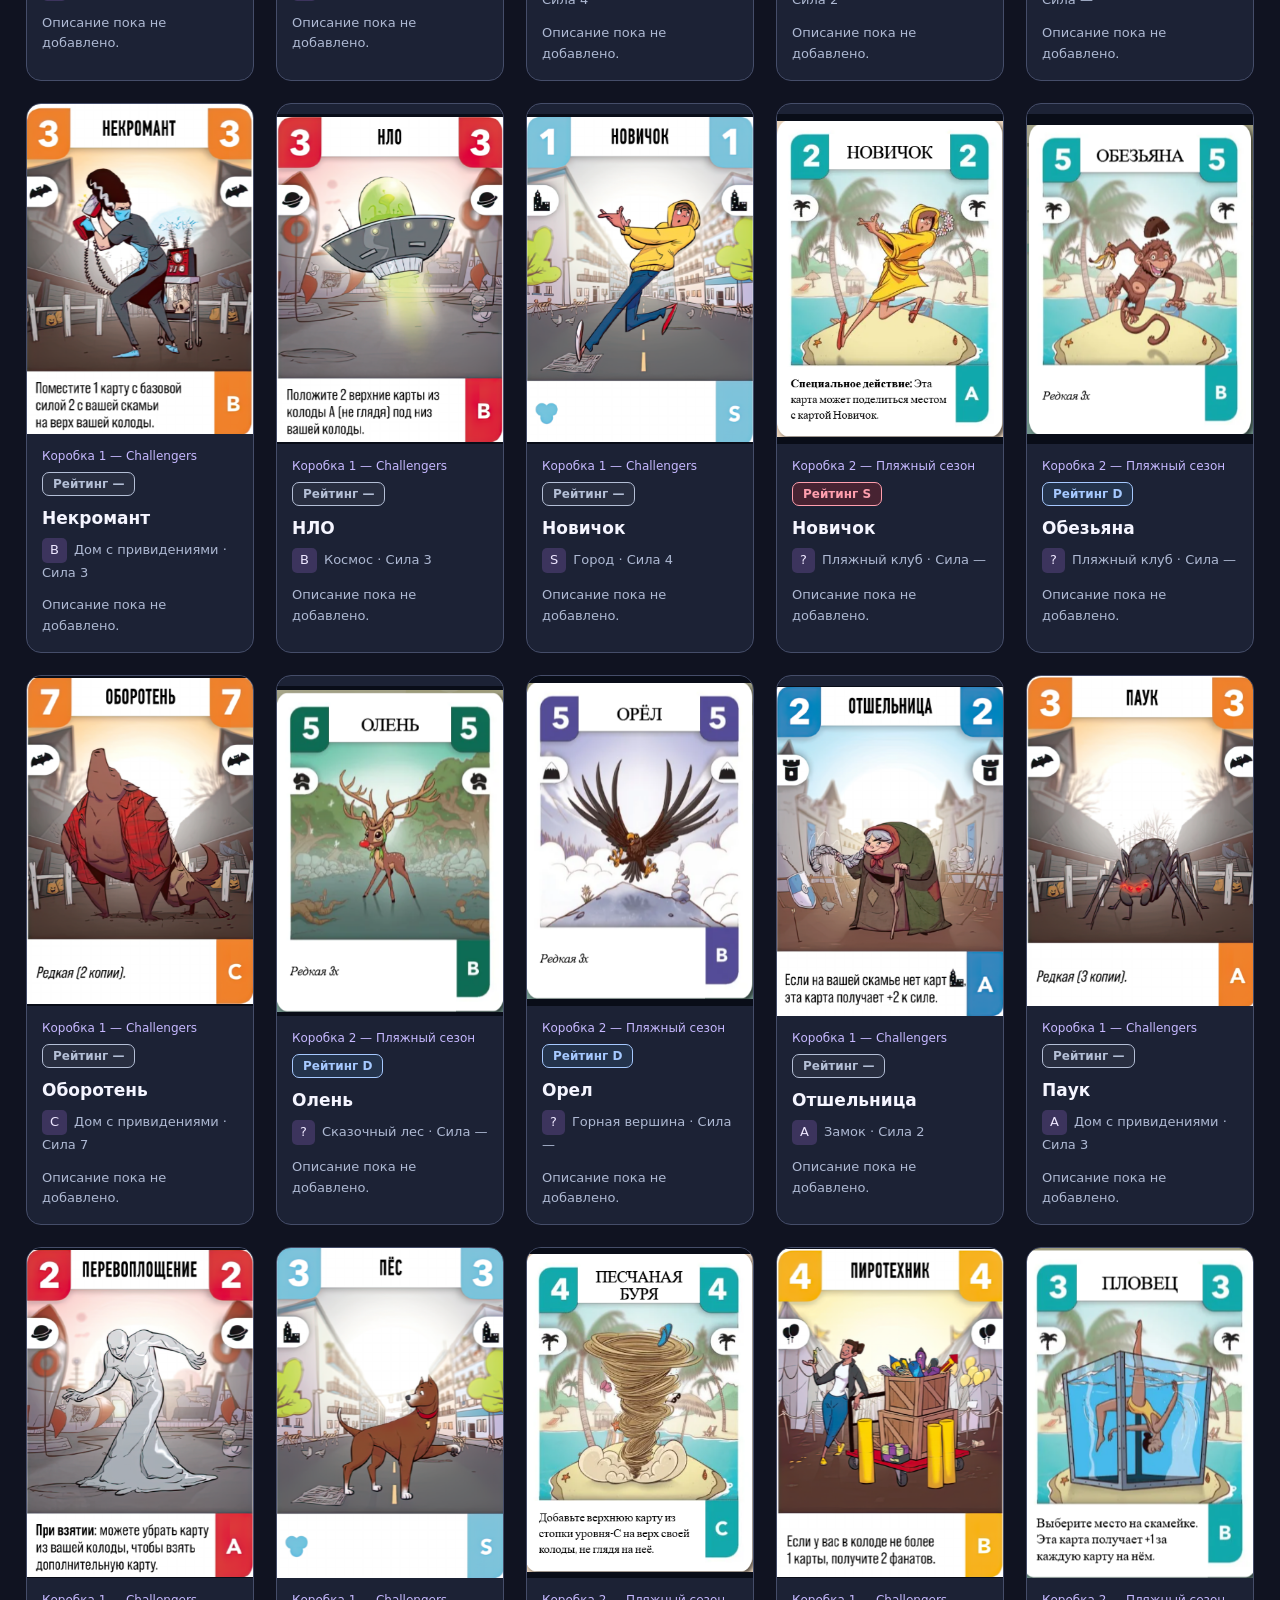
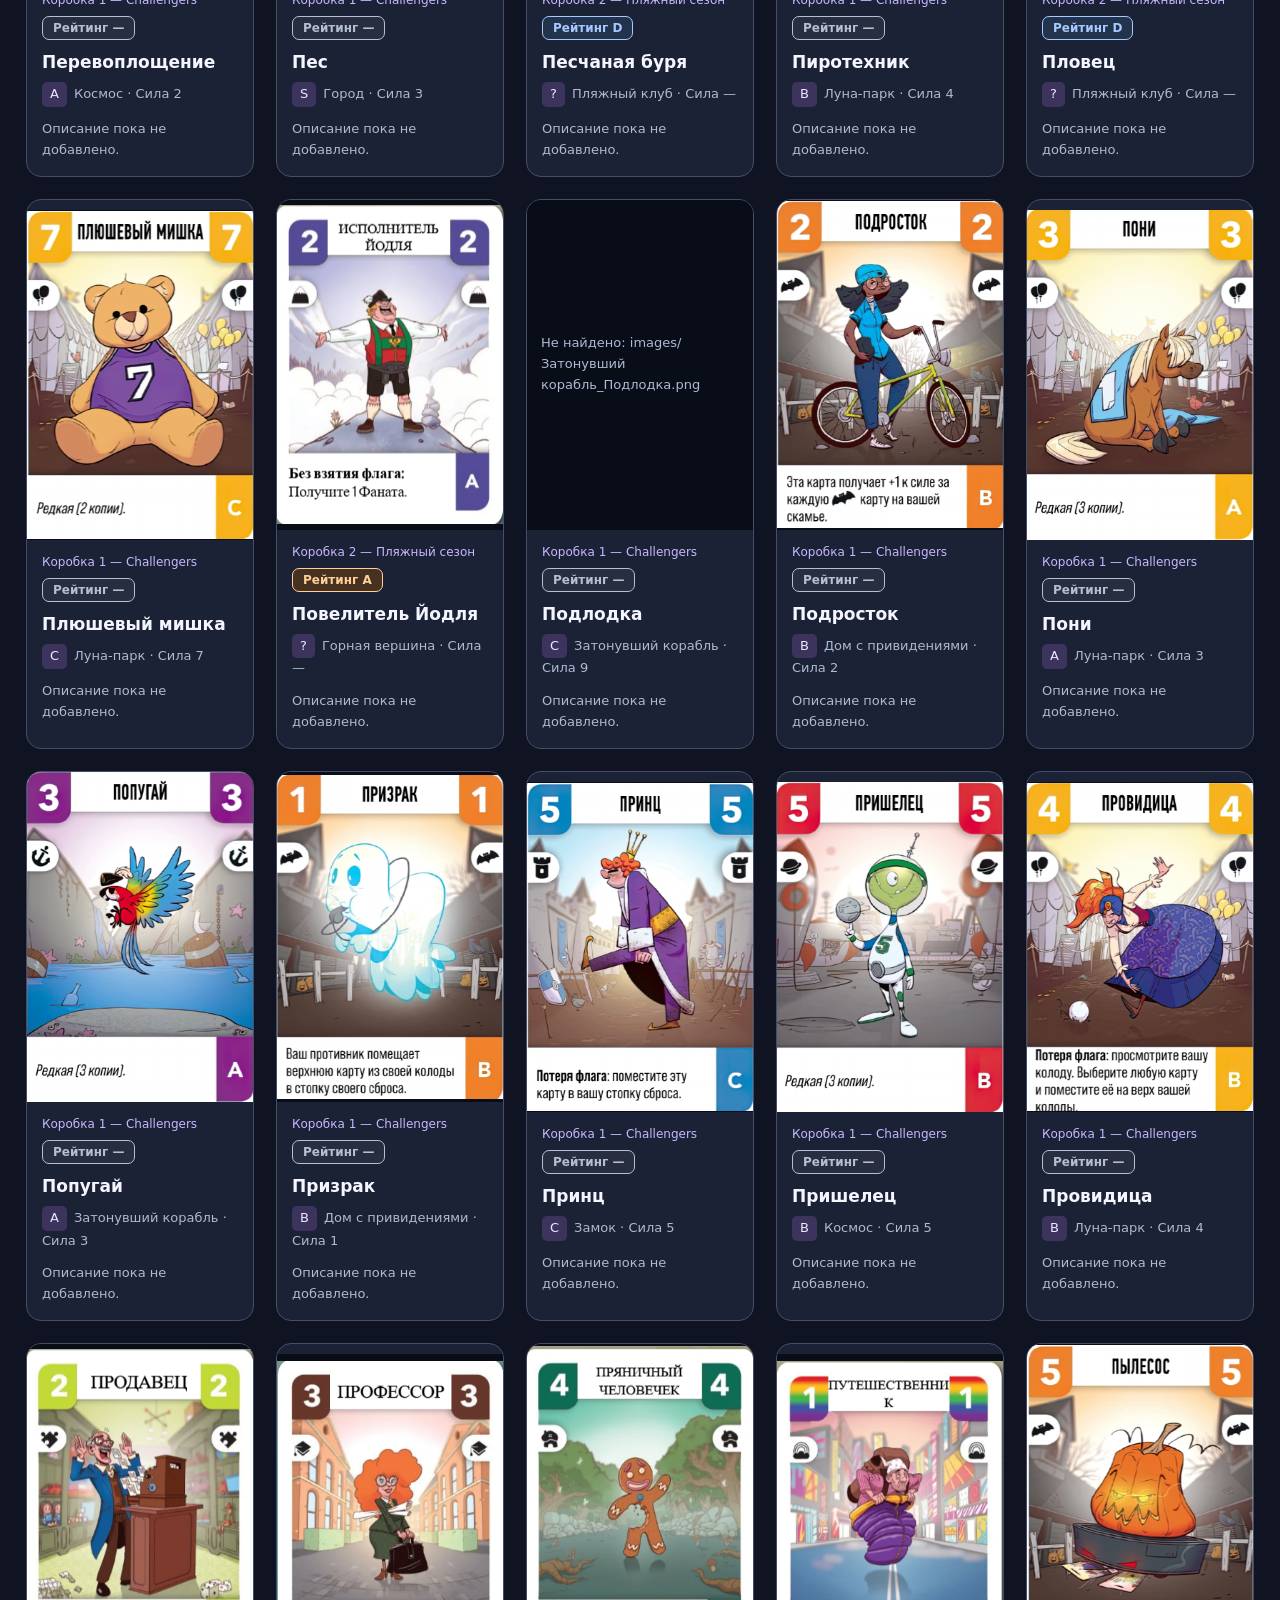
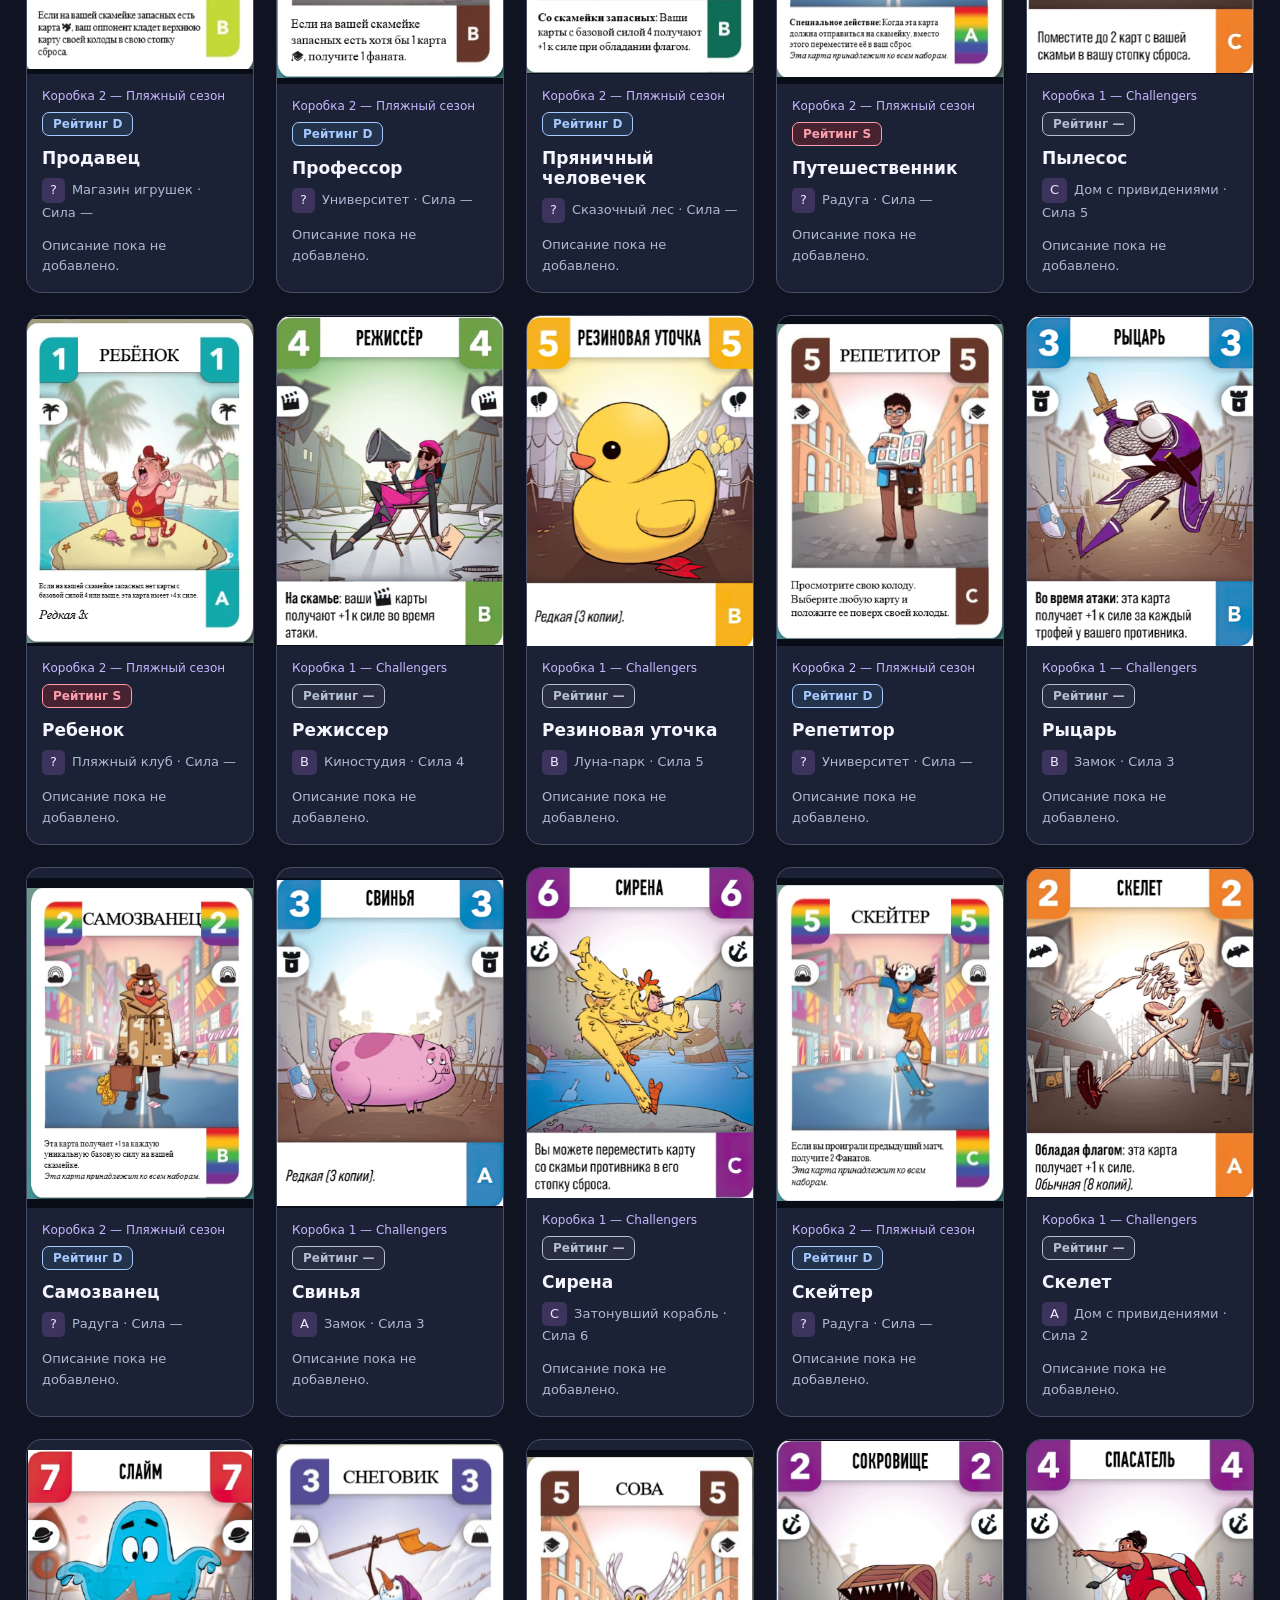
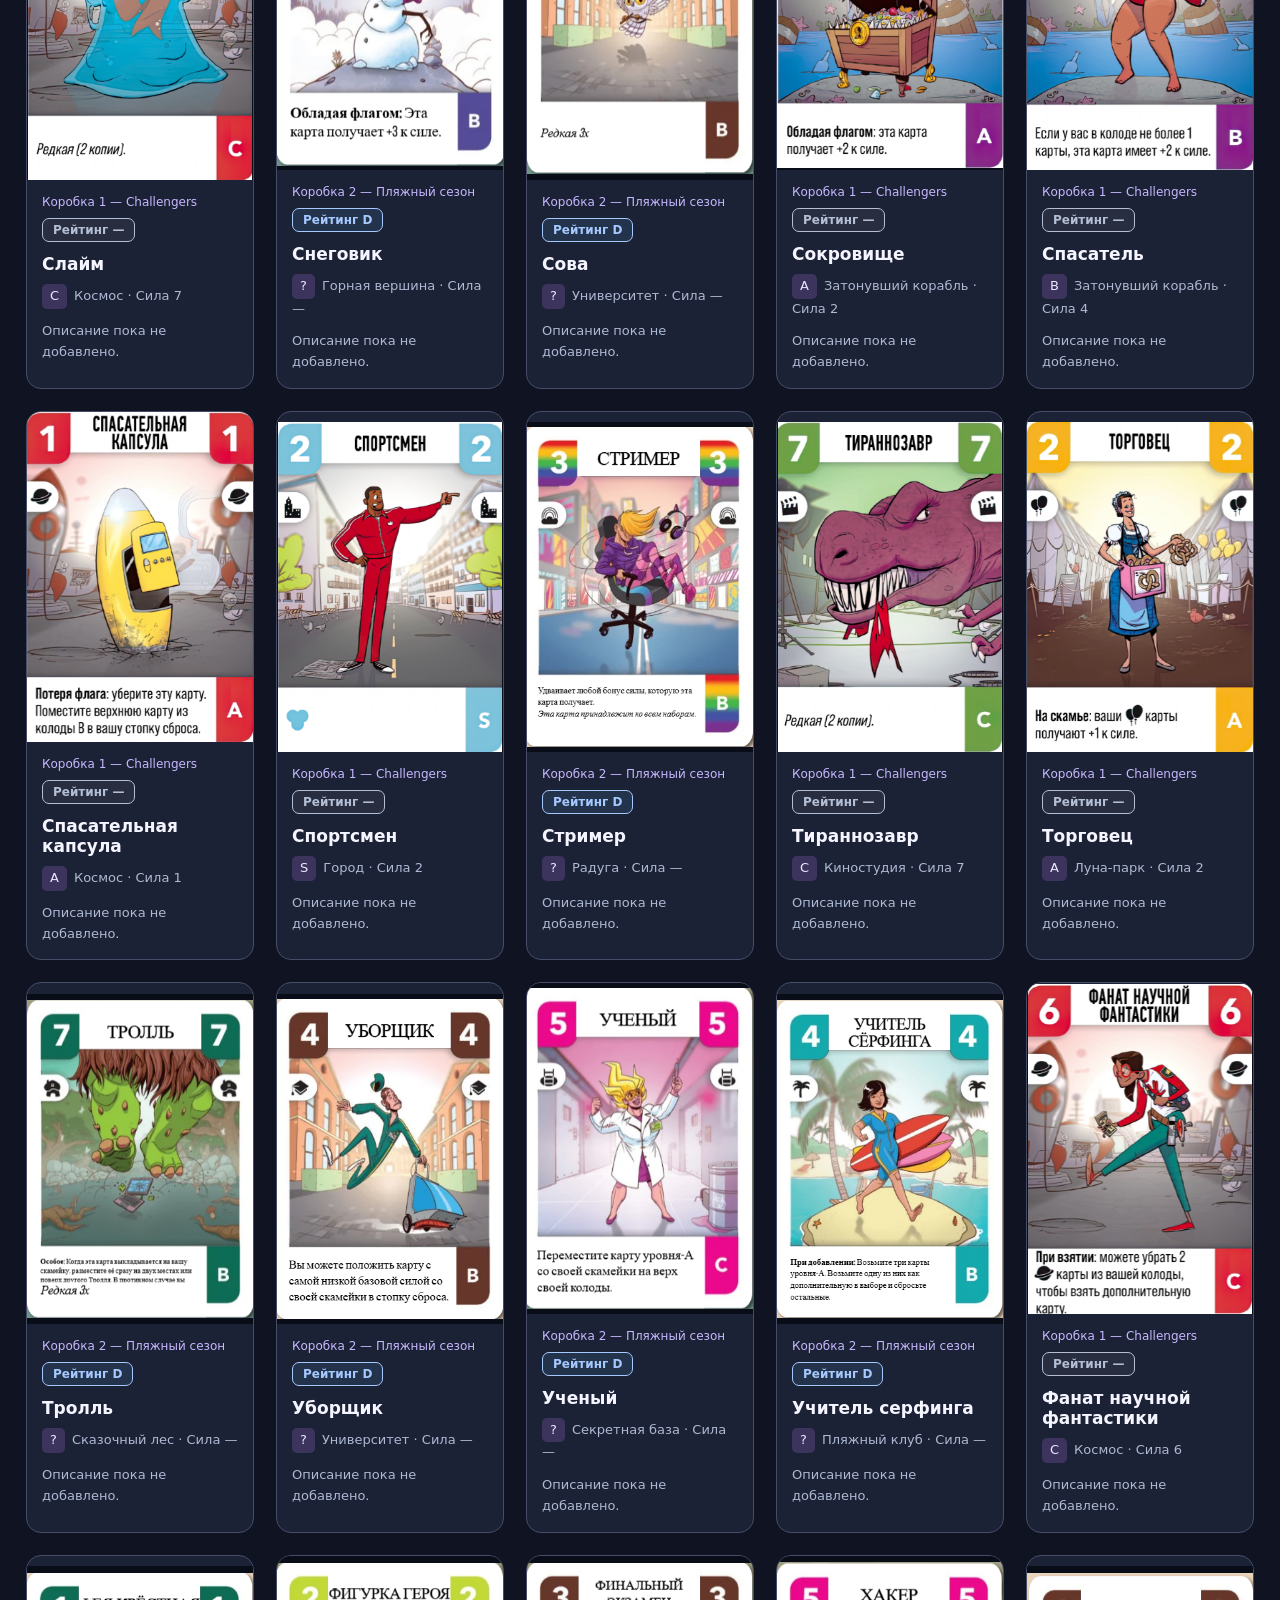
==== commit 8a42ab2e: "ф" ====
--- a/index.html
+++ b/index.html
@@ -1 +1,101 @@
-<!doctype html><html lang="ru"><head><meta charset="utf-8"><meta name="viewport" content="width=device-width,initial-scale=1"><title>Challengers — каталог и рейтинг</title><link rel="stylesheet" href="styles.css"><link rel="stylesheet" href="ratings.css"><script src="app.js" defer></script></head><body><header><small>КАРТОТЕКА · ДВЕ КОРОБКИ</small><h1>Challengers<span>!</span></h1><p>Личный рейтинг: S — лучшие, A — отличные, B — хорошие, C — слабые, D — плохие.</p><button id="export">Экспорт CSV с рейтингами</button><p class="rating-note">Рейтинг — отдельная оценка, не набор карты. Изменяйте его в окне карточки. Оценки хранятся в браузере; для публикации замените CSV в репозитории экспортированным файлом.</p></header><main><section class="filters" aria-label="Фильтры"><label>Поиск<input id="search" type="search" placeholder="Название, тип или эффект"></label><label>Коробка<select id="box"><option value="">Обе коробки</option><option value="base">1 — Challengers</option><option value="beach">2 — Пляжный сезон</option></select></label><label>Набор карты<select id="deck"><option value="">Все наборы</option><option>S</option><option>A</option><option>B</option><option>C</option><option value="unknown">Без набора</option></select></label><label>Рейтинг<select id="rating"><option value="">Любой рейтинг</option><option value="S">S — лучшие</option><option value="A">A — отличные</option><option value="B">B — хорошие</option><option value="C">C — слабые</option><option value="D">D — плохие</option><option value="unrated">Без рейтинга</option></select></label><label>Тип<select id="type"><option value="">Все типы</option></select></label><label>Сортировка<select id="sort"><option value="name">По названию</option><option value="rating">По рейтингу S → D</option><option value="box">По коробке</option><option value="deck">По набору карты</option><option value="type">По типу</option><option value="power">По базовой силе</option></select></label><button id="reset">Сбросить фильтры</button></section><p id="status" role="status" aria-live="polite">Загрузка каталога…</p><section id="grid" class="grid" aria-label="Карты"></section><footer>Неофициальный каталог. Права на изображения принадлежат их правообладателям.</footer></main><dialog id="modal" aria-labelledby="title"><button id="close" class="close">Закрыть ✕</button><div class="detail"><img id="picture" alt=""><div><h2 id="title"></h2><p id="meta"></p><section class="rating-editor"><label>Личный рейтинг<select id="editRating"><option value="">Без рейтинга</option><option value="S">S — лучшие</option><option value="A">A — отличные</option><option value="B">B — хорошие</option><option value="C">C — слабые</option><option value="D">D — плохие</option></select></label><div class="rating-actions"><button id="saveRating">Сохранить рейтинг</button><button id="resetRating">Вернуть из CSV</button></div><p id="ratingMessage" role="status" aria-live="polite"></p></section><h3>Описание</h3><p id="description" class="description"></p></div></div></dialog></body></html>+<!DOCTYPE html>
+<html lang="ru">
+<head>
+  <meta charset="utf-8">
+  <meta name="viewport" content="width=device-width, initial-scale=1">
+  <title>Challengers — каталог и рейтинг</title>
+  <link rel="stylesheet" href="styles.css">
+  <link rel="stylesheet" href="ratings.css">
+  <script src="app.js" defer></script>
+</head>
+<body>
+  <header>
+    <small>КАРТОТЕКА · ДВЕ КОРОБКИ</small>
+    <h1>Challengers<span>!</span></h1>
+    <p>Личный рейтинг: S — лучшие, A — отличные, B — хорошие, C — слабые, D — плохие.</p>
+    <button type="button" id="export">Экспорт CSV с рейтингами</button>
+    <p class="rating-note">Оценки сохраняются в этом браузере. Чтобы опубликовать их на GitHub, экспортируйте CSV и замените data/cards.csv в репозитории.</p>
+  </header>
+  <main>
+    <section class="filters" aria-label="Фильтры">
+      <label>Поиск
+        <input id="search" type="search" placeholder="Название, тип или эффект">
+      </label>
+      <label>Коробка
+        <select id="box">
+          <option value="">Обе коробки</option>
+          <option value="base">1 — Challengers</option>
+          <option value="beach">2 — Пляжный сезон</option>
+        </select>
+      </label>
+      <label>Набор карты
+        <select id="deck">
+          <option value="">Все наборы</option>
+          <option value="S">S</option>
+          <option value="A">A</option>
+          <option value="B">B</option>
+          <option value="C">C</option>
+          <option value="unknown">Без набора</option>
+        </select>
+      </label>
+      <label>Рейтинг
+        <select id="rating">
+          <option value="">Любой рейтинг</option>
+          <option value="S">S — лучшие</option>
+          <option value="A">A — отличные</option>
+          <option value="B">B — хорошие</option>
+          <option value="C">C — слабые</option>
+          <option value="D">D — плохие</option>
+          <option value="unrated">Без рейтинга</option>
+        </select>
+      </label>
+      <label>Тип
+        <select id="type"><option value="">Все типы</option></select>
+      </label>
+      <label>Сортировка
+        <select id="sort">
+          <option value="name">По названию</option>
+          <option value="rating">По рейтингу S → D</option>
+          <option value="box">По коробке</option>
+          <option value="deck">По набору карты</option>
+          <option value="type">По типу</option>
+          <option value="power">По базовой силе</option>
+        </select>
+      </label>
+      <button type="button" id="reset">Сбросить фильтры</button>
+    </section>
+    <p id="status" role="status" aria-live="polite">Загрузка каталога…</p>
+    <section id="grid" class="grid" aria-label="Карты"></section>
+    <footer>Неофициальный каталог. Права на изображения принадлежат их правообладателям.</footer>
+  </main>
+  <dialog id="modal" aria-labelledby="title">
+    <button type="button" id="close" class="close">Закрыть ✕</button>
+    <div class="detail">
+      <img id="picture" alt="">
+      <div>
+        <h2 id="title"></h2>
+        <p id="meta"></p>
+        <section class="rating-editor">
+          <label>Личный рейтинг
+            <select id="editRating">
+              <option value="">Без рейтинга</option>
+              <option value="S">S — лучшие</option>
+              <option value="A">A — отличные</option>
+              <option value="B">B — хорошие</option>
+              <option value="C">C — слабые</option>
+              <option value="D">D — плохие</option>
+            </select>
+          </label>
+          <div class="rating-actions">
+            <button type="button" id="saveRating">Сохранить рейтинг</button>
+            <button type="button" id="resetRating">Вернуть из CSV</button>
+          </div>
+          <p id="ratingMessage" role="status" aria-live="polite"></p>
+        </section>
+        <h3>Описание</h3>
+        <p id="description" class="description"></p>
+      </div>
+    </div>
+  </dialog>
+</body>
+</html>
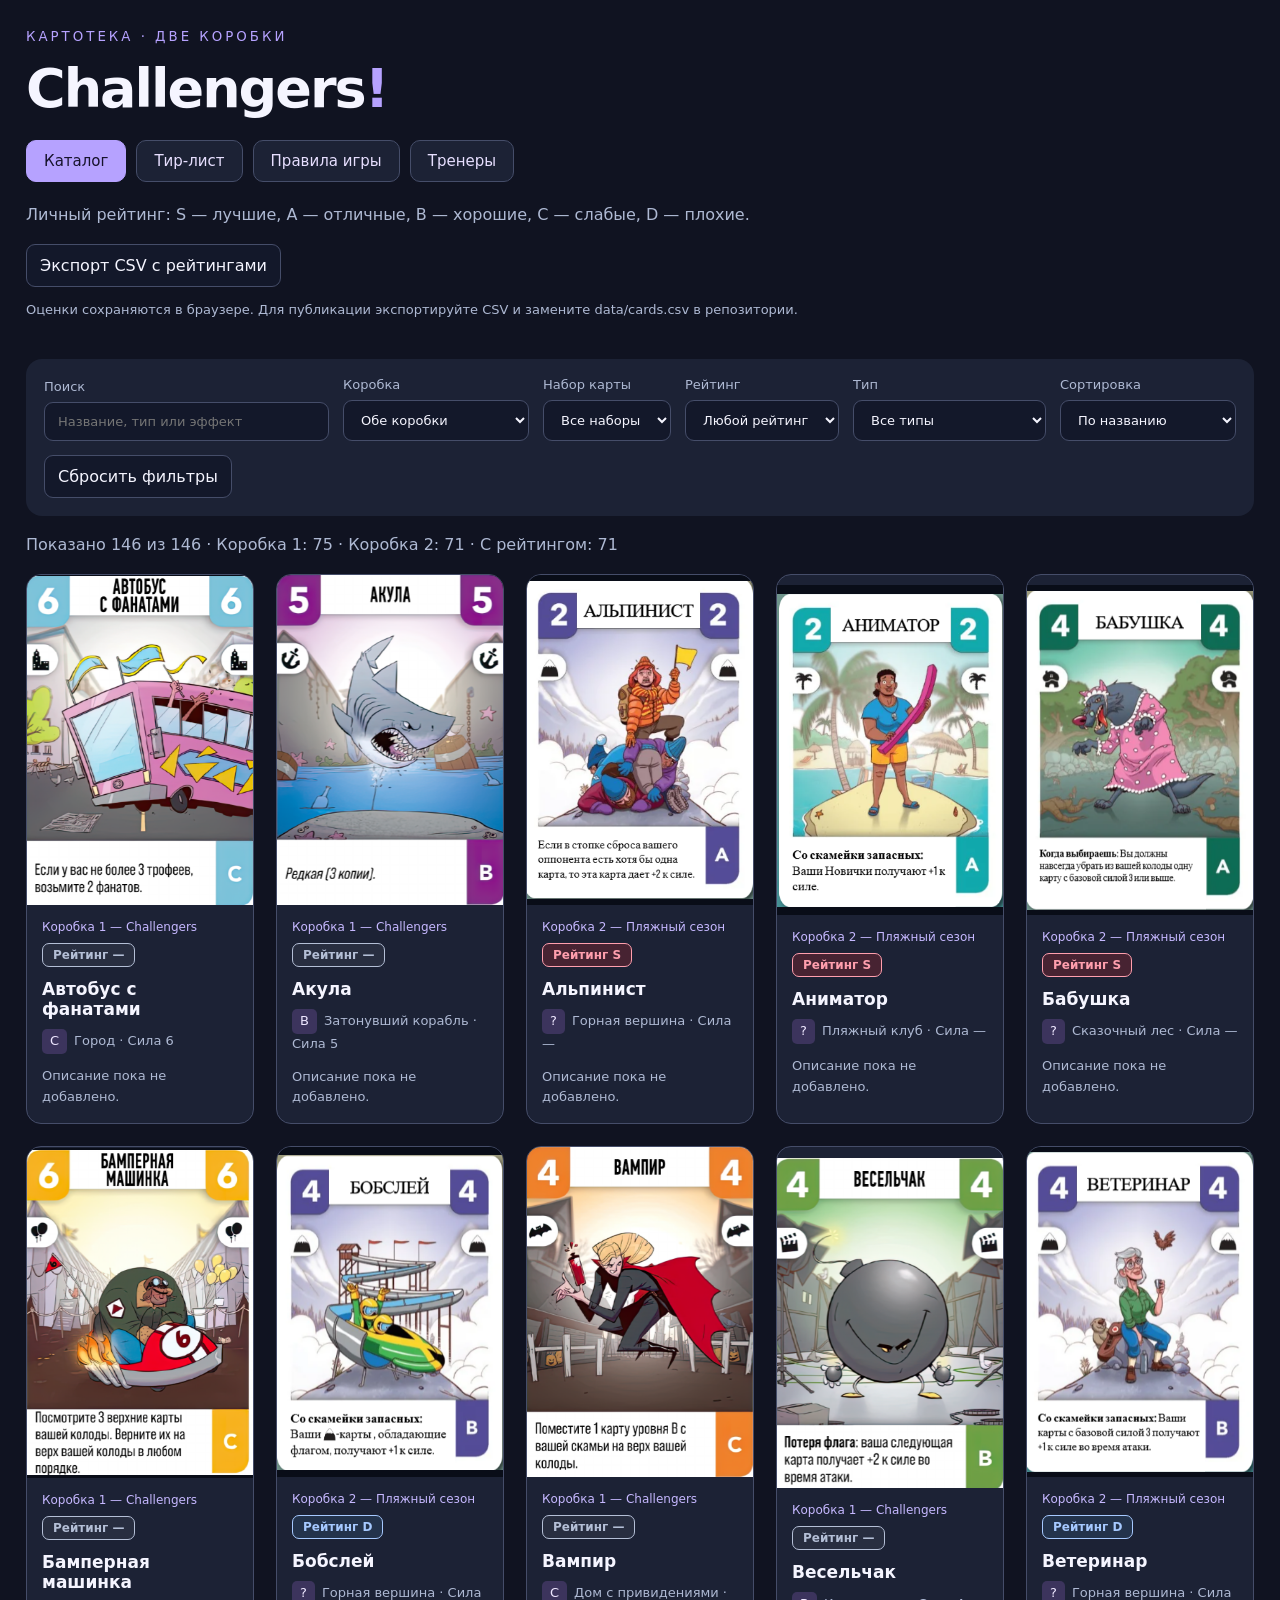
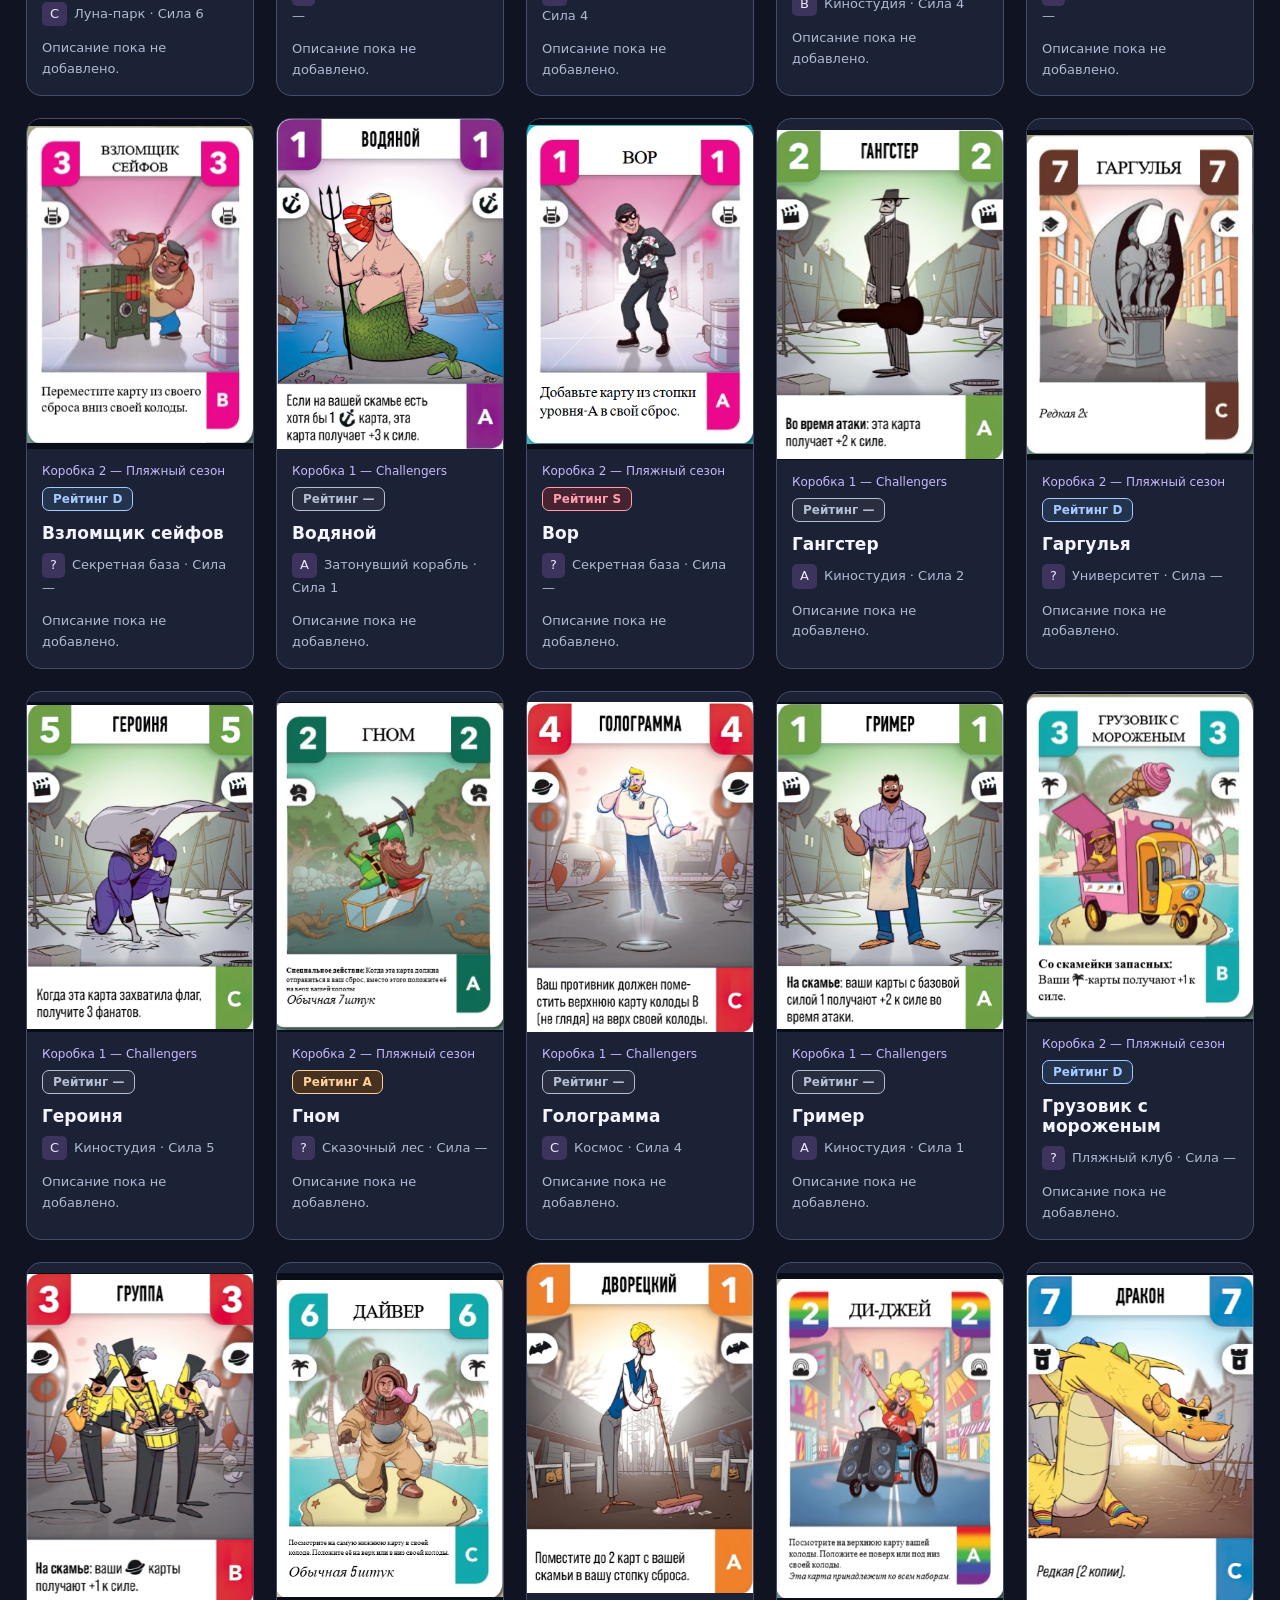
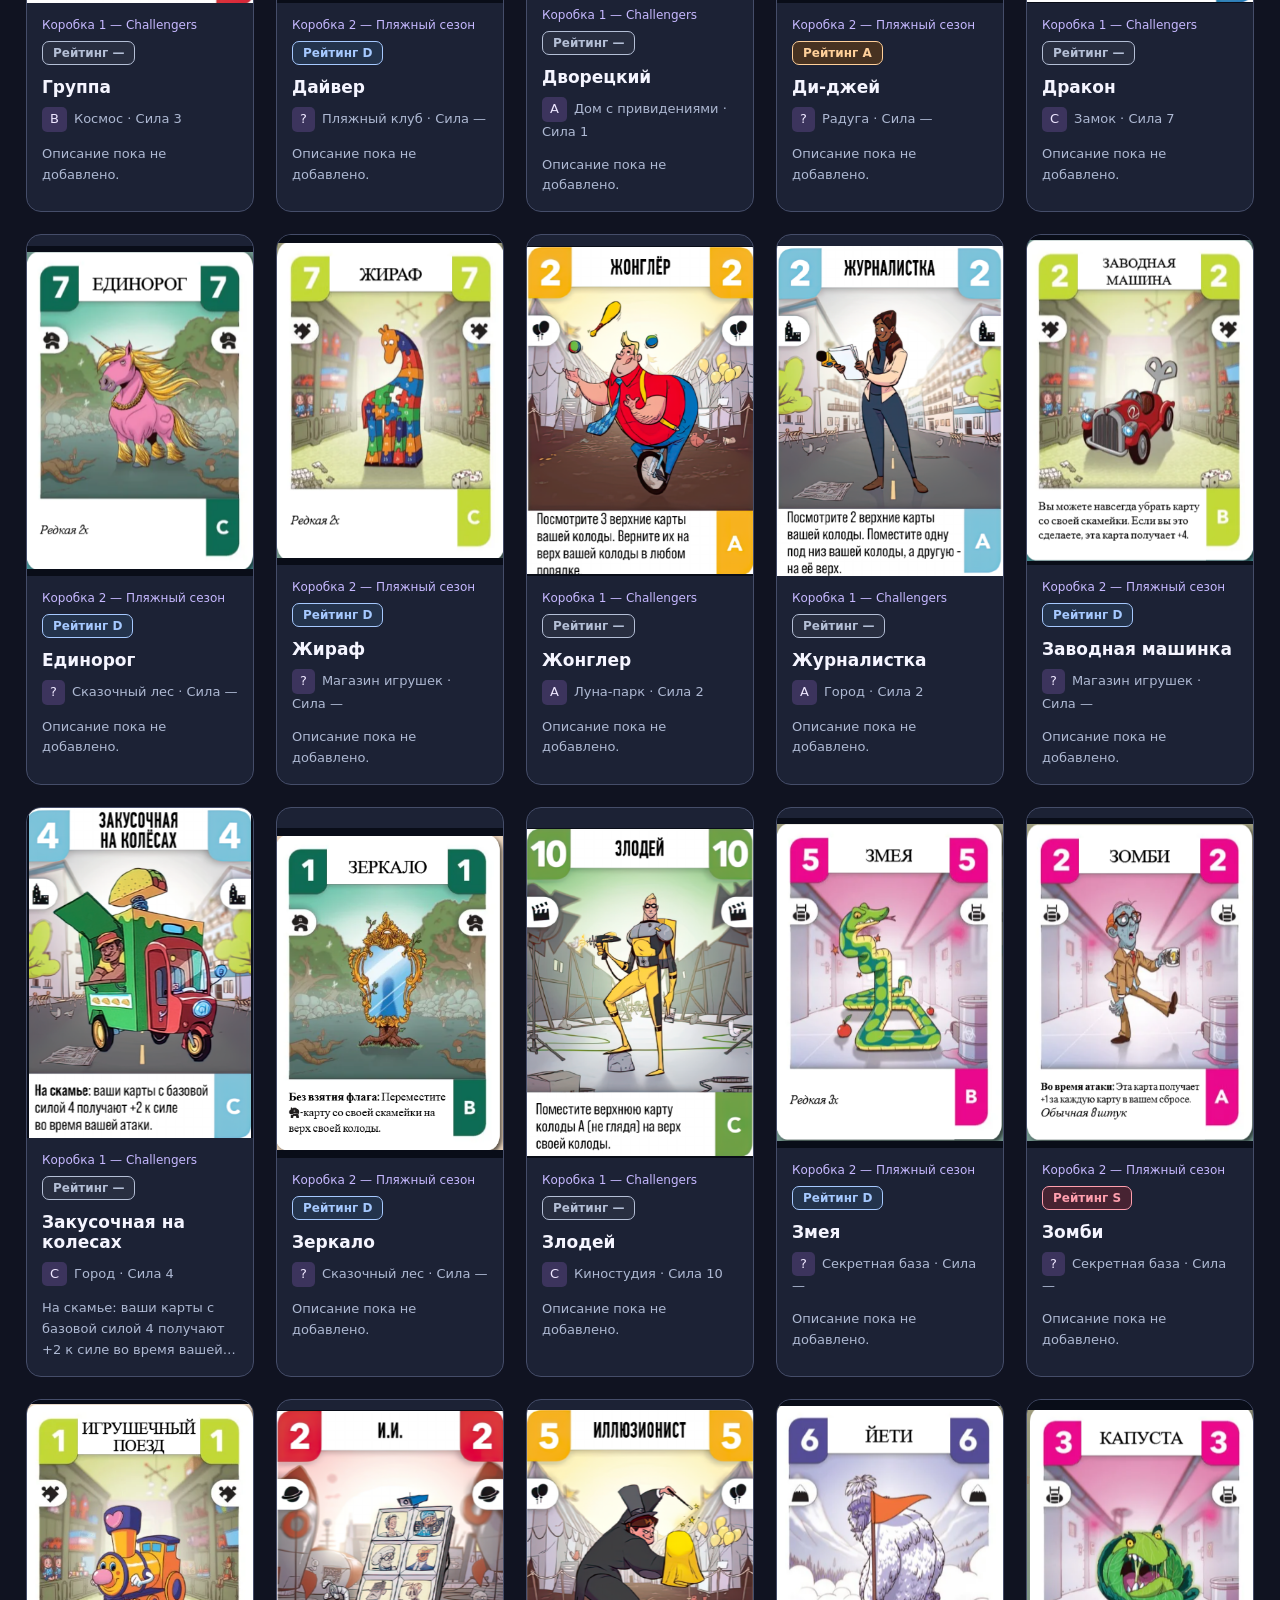
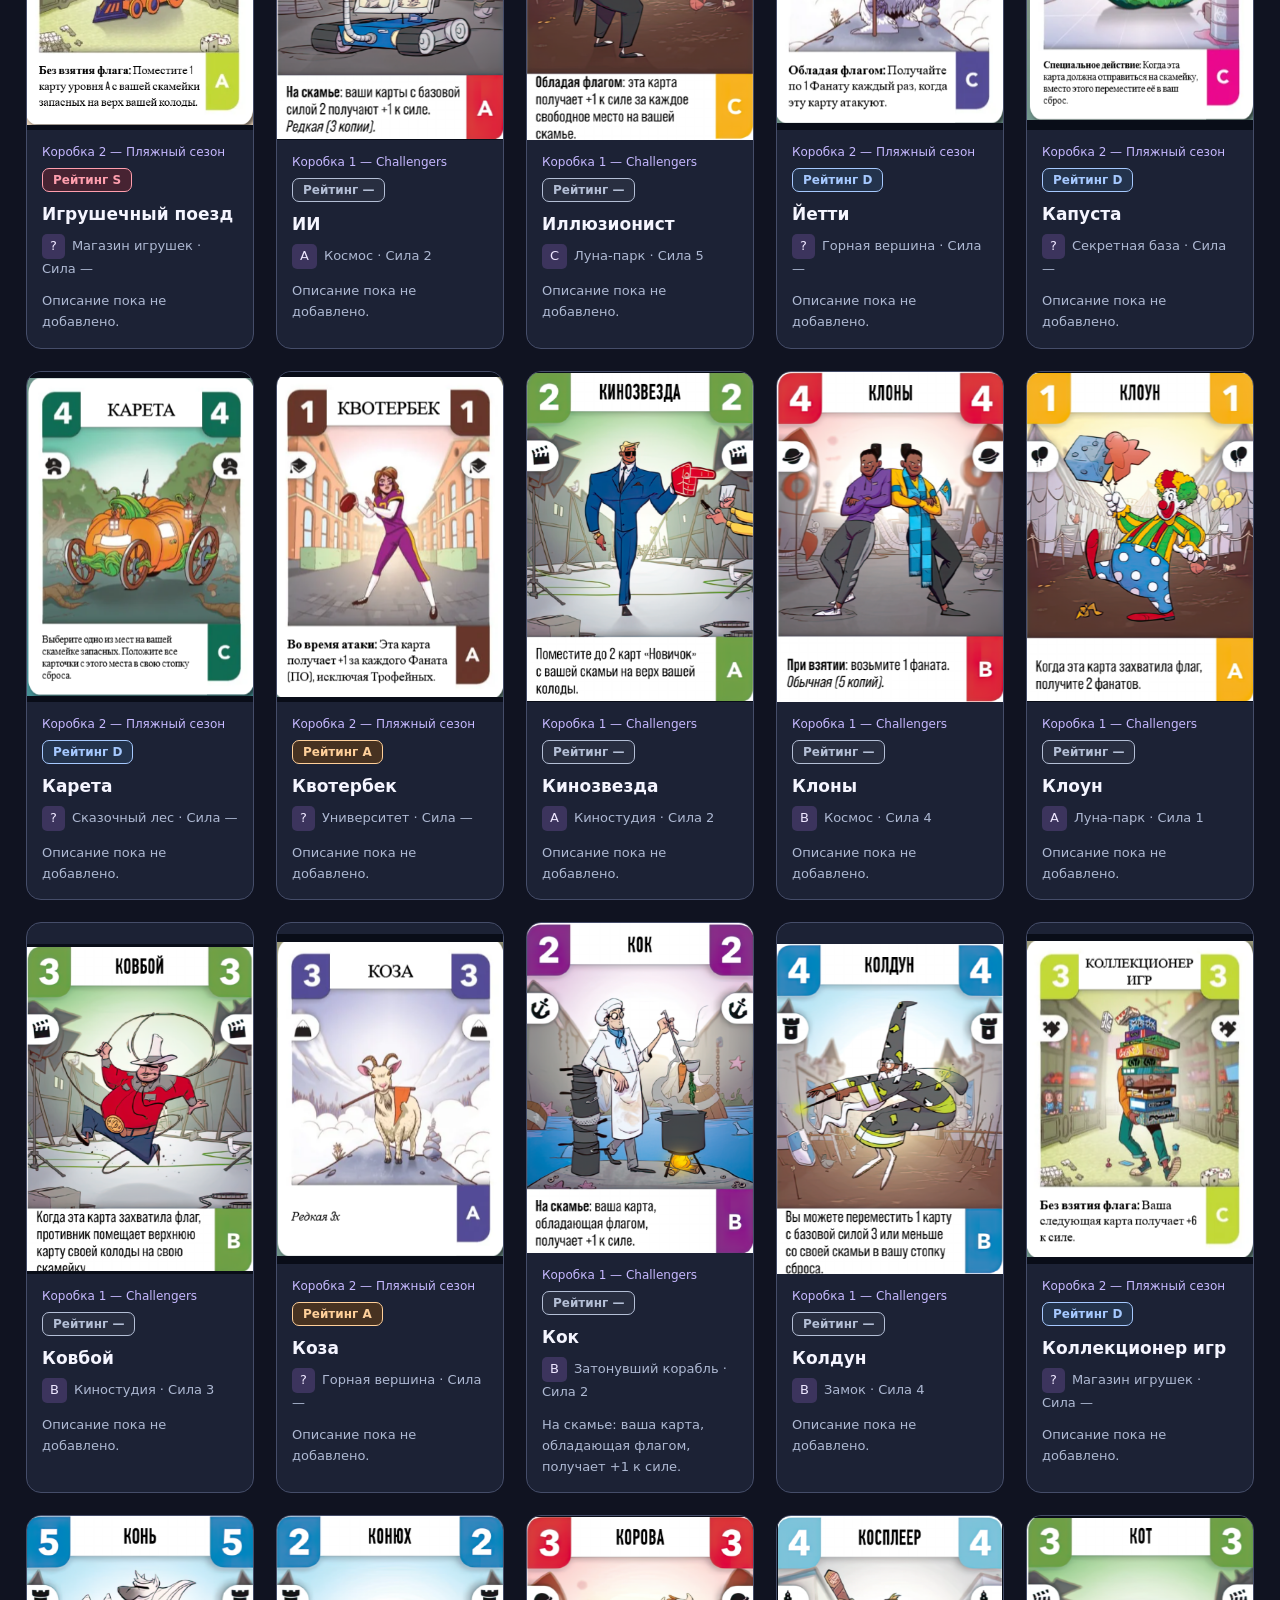
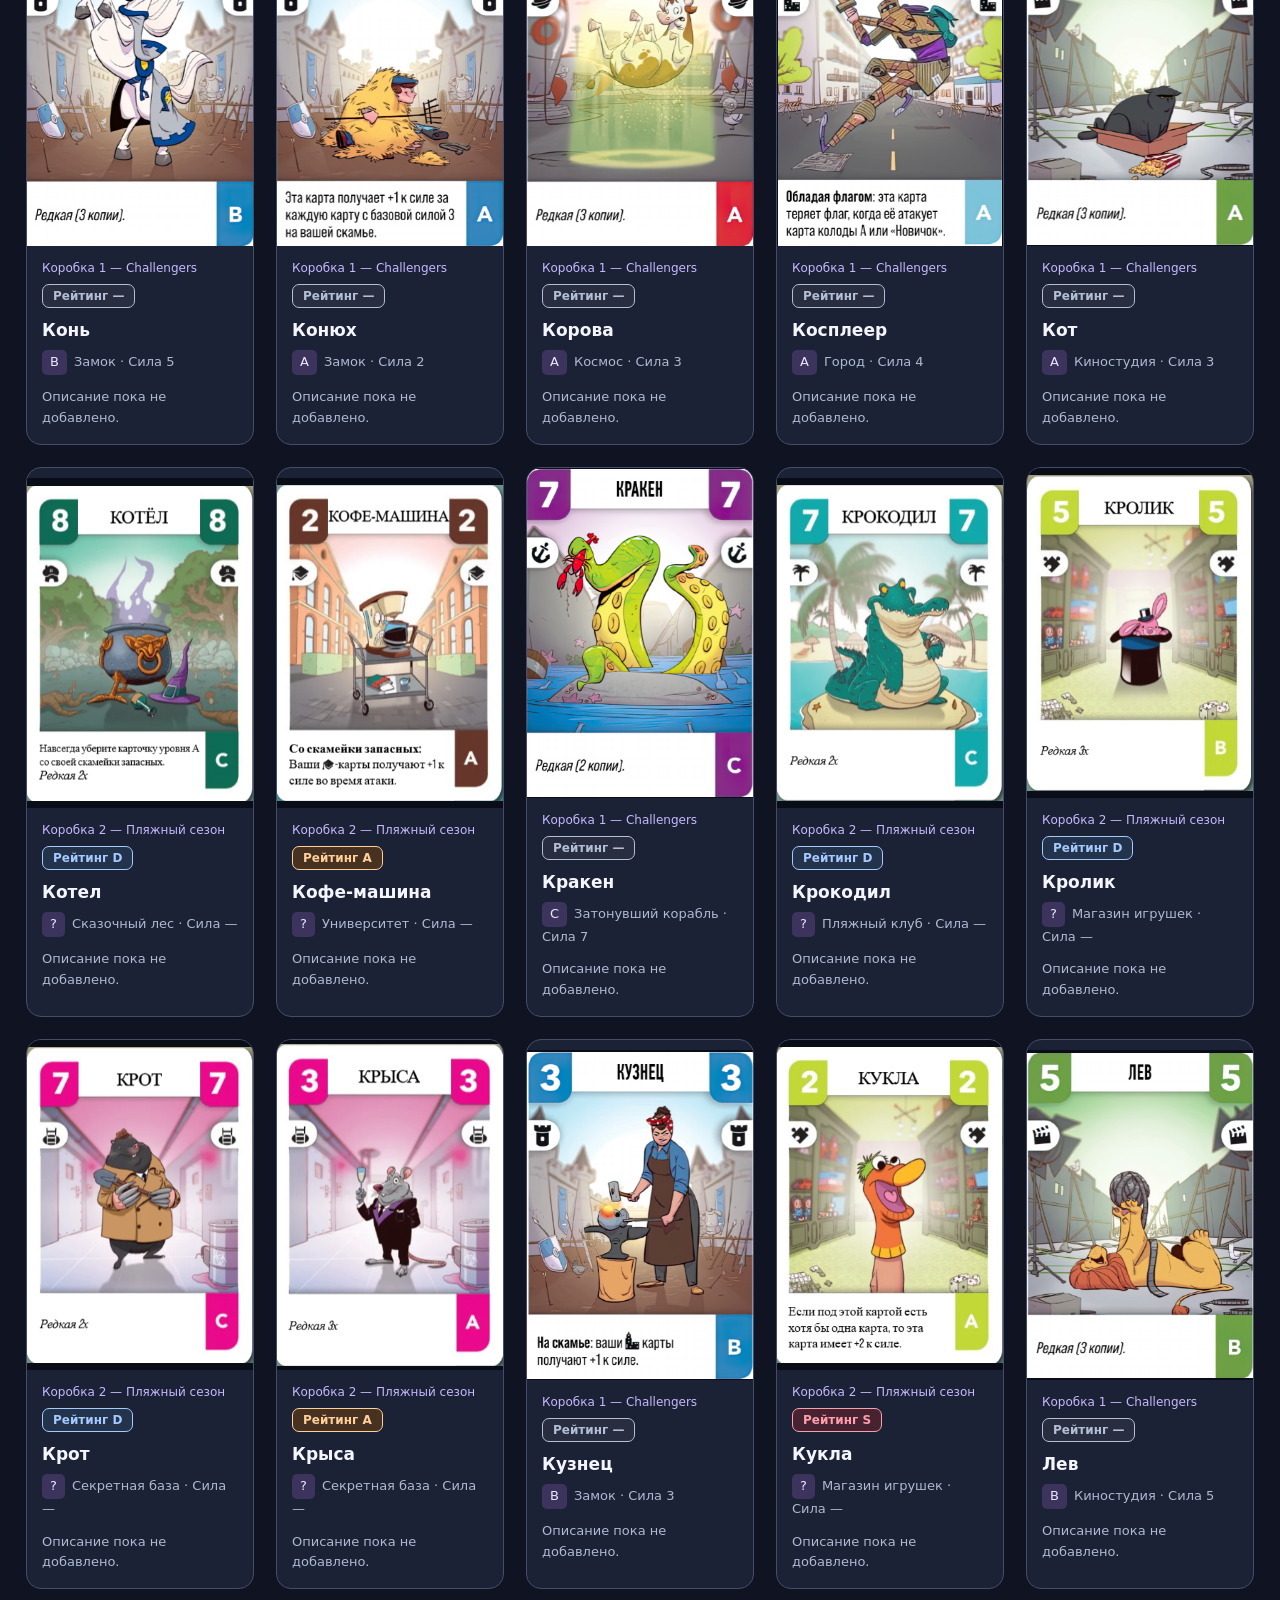
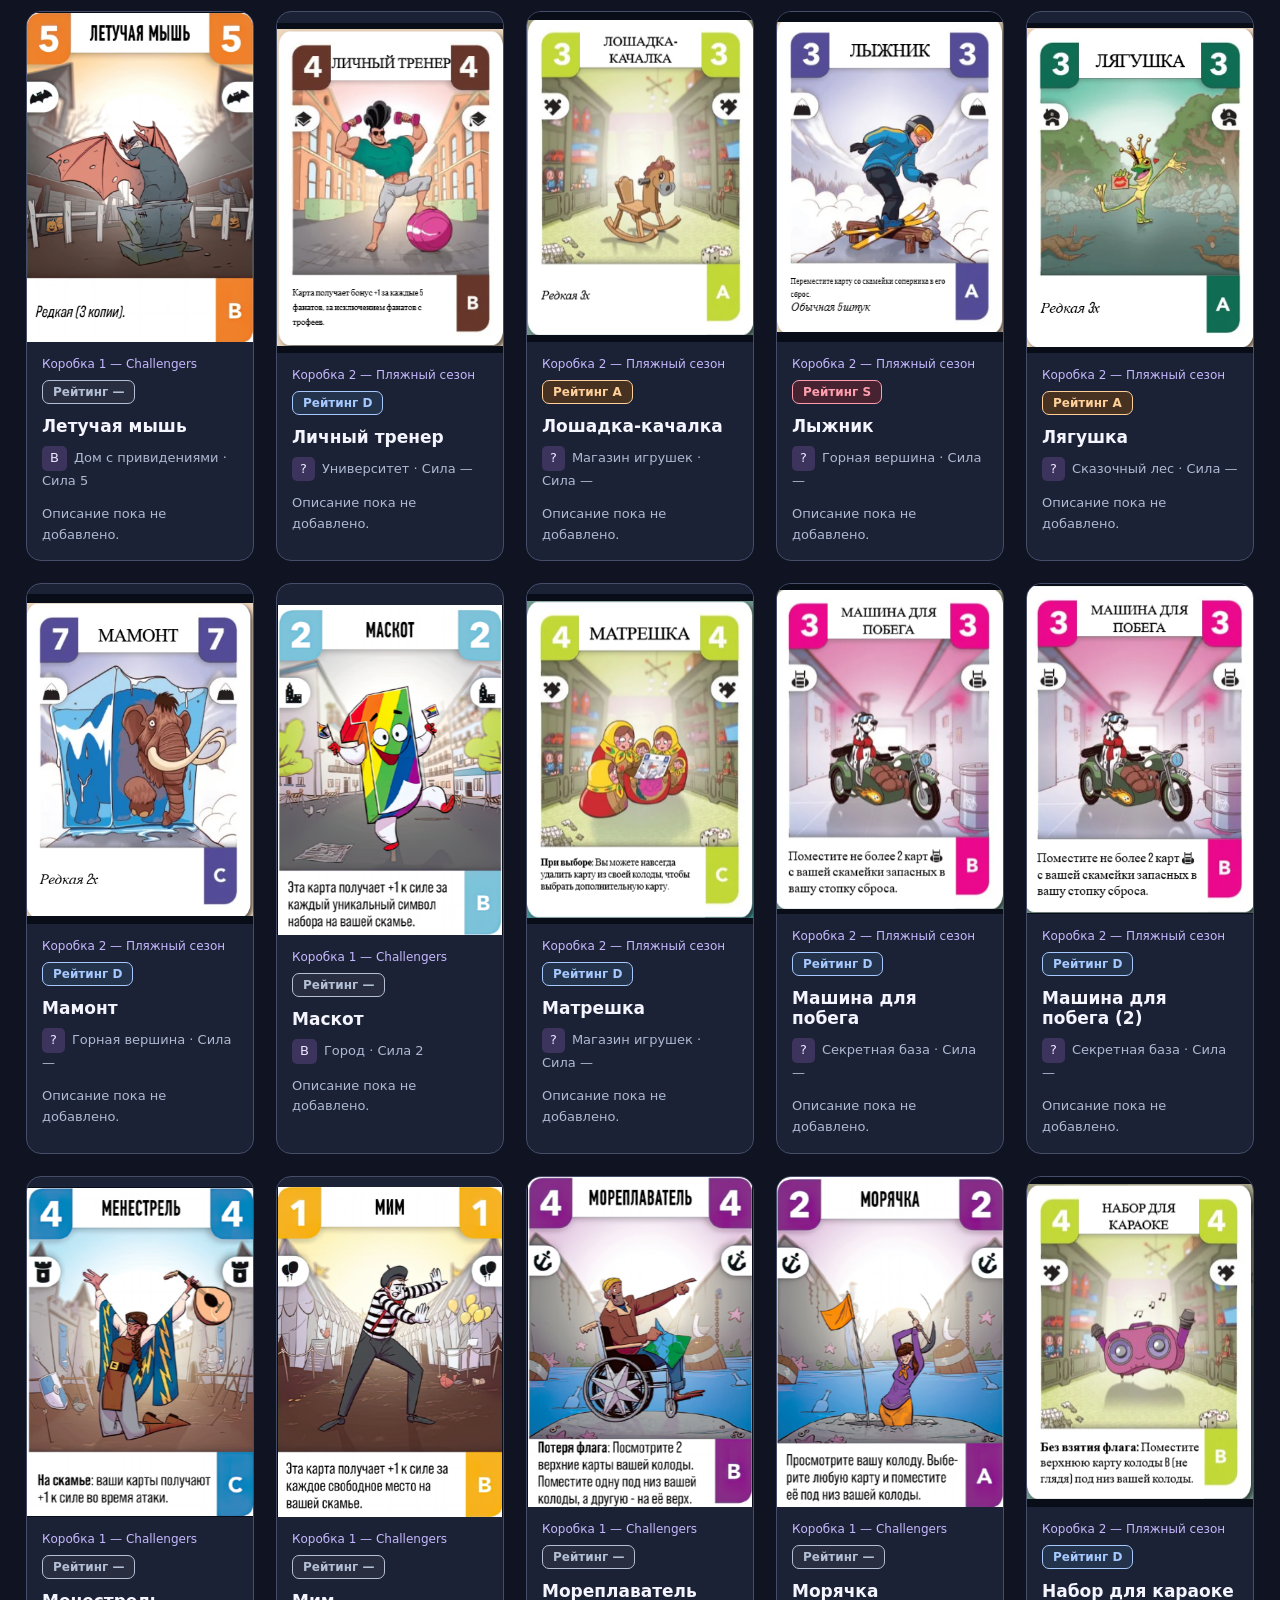
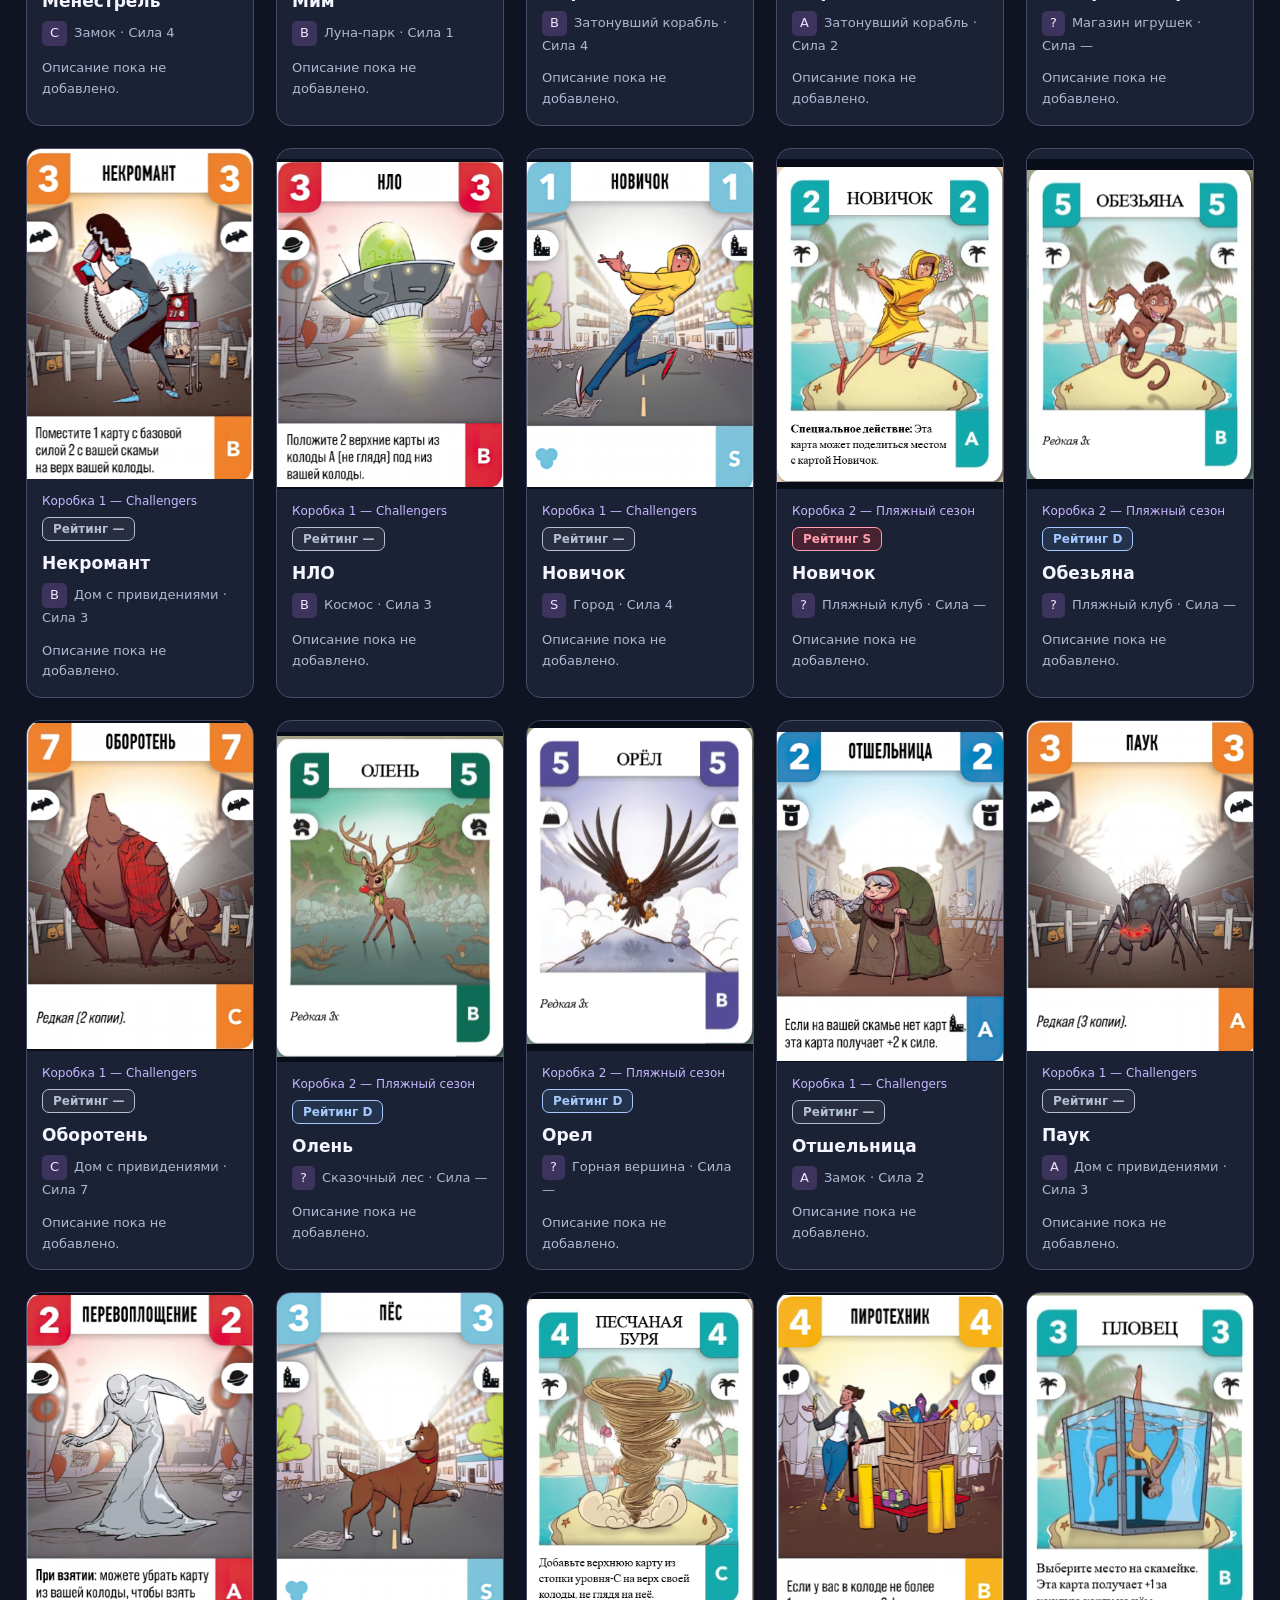
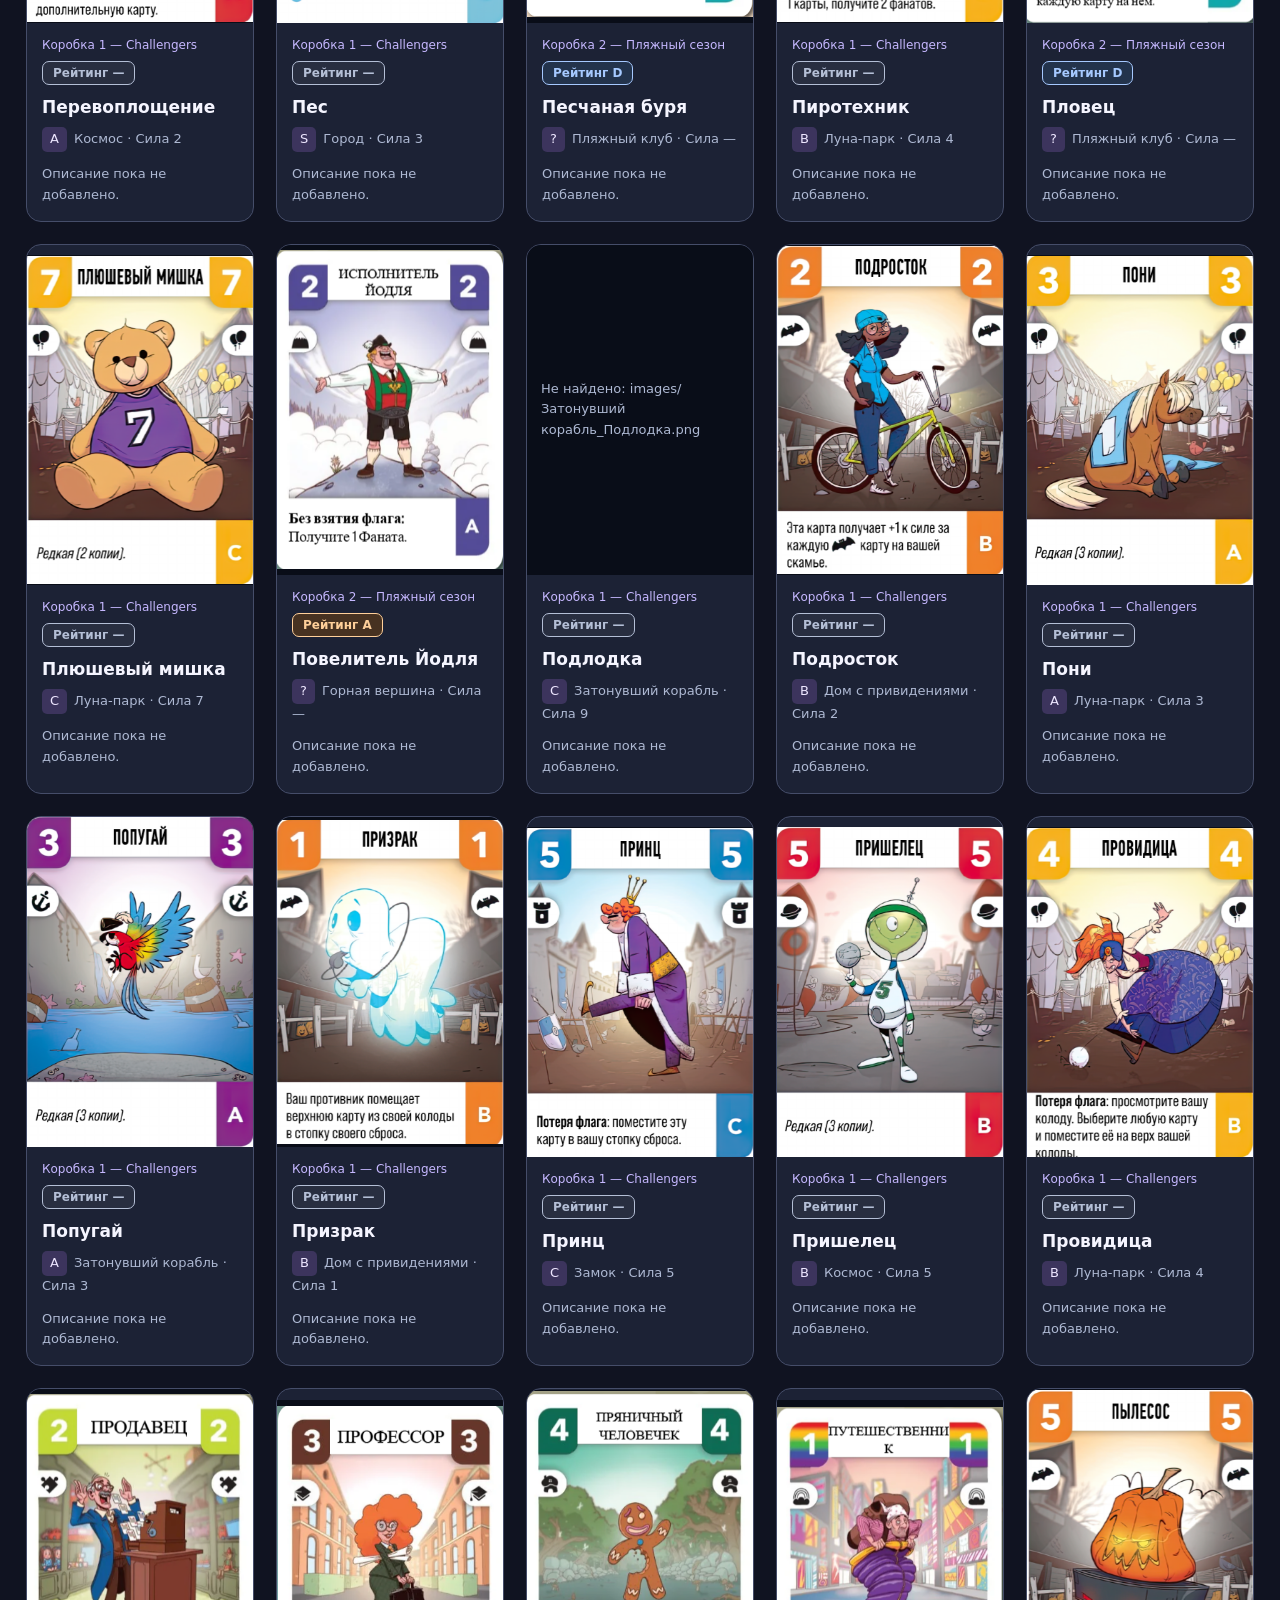
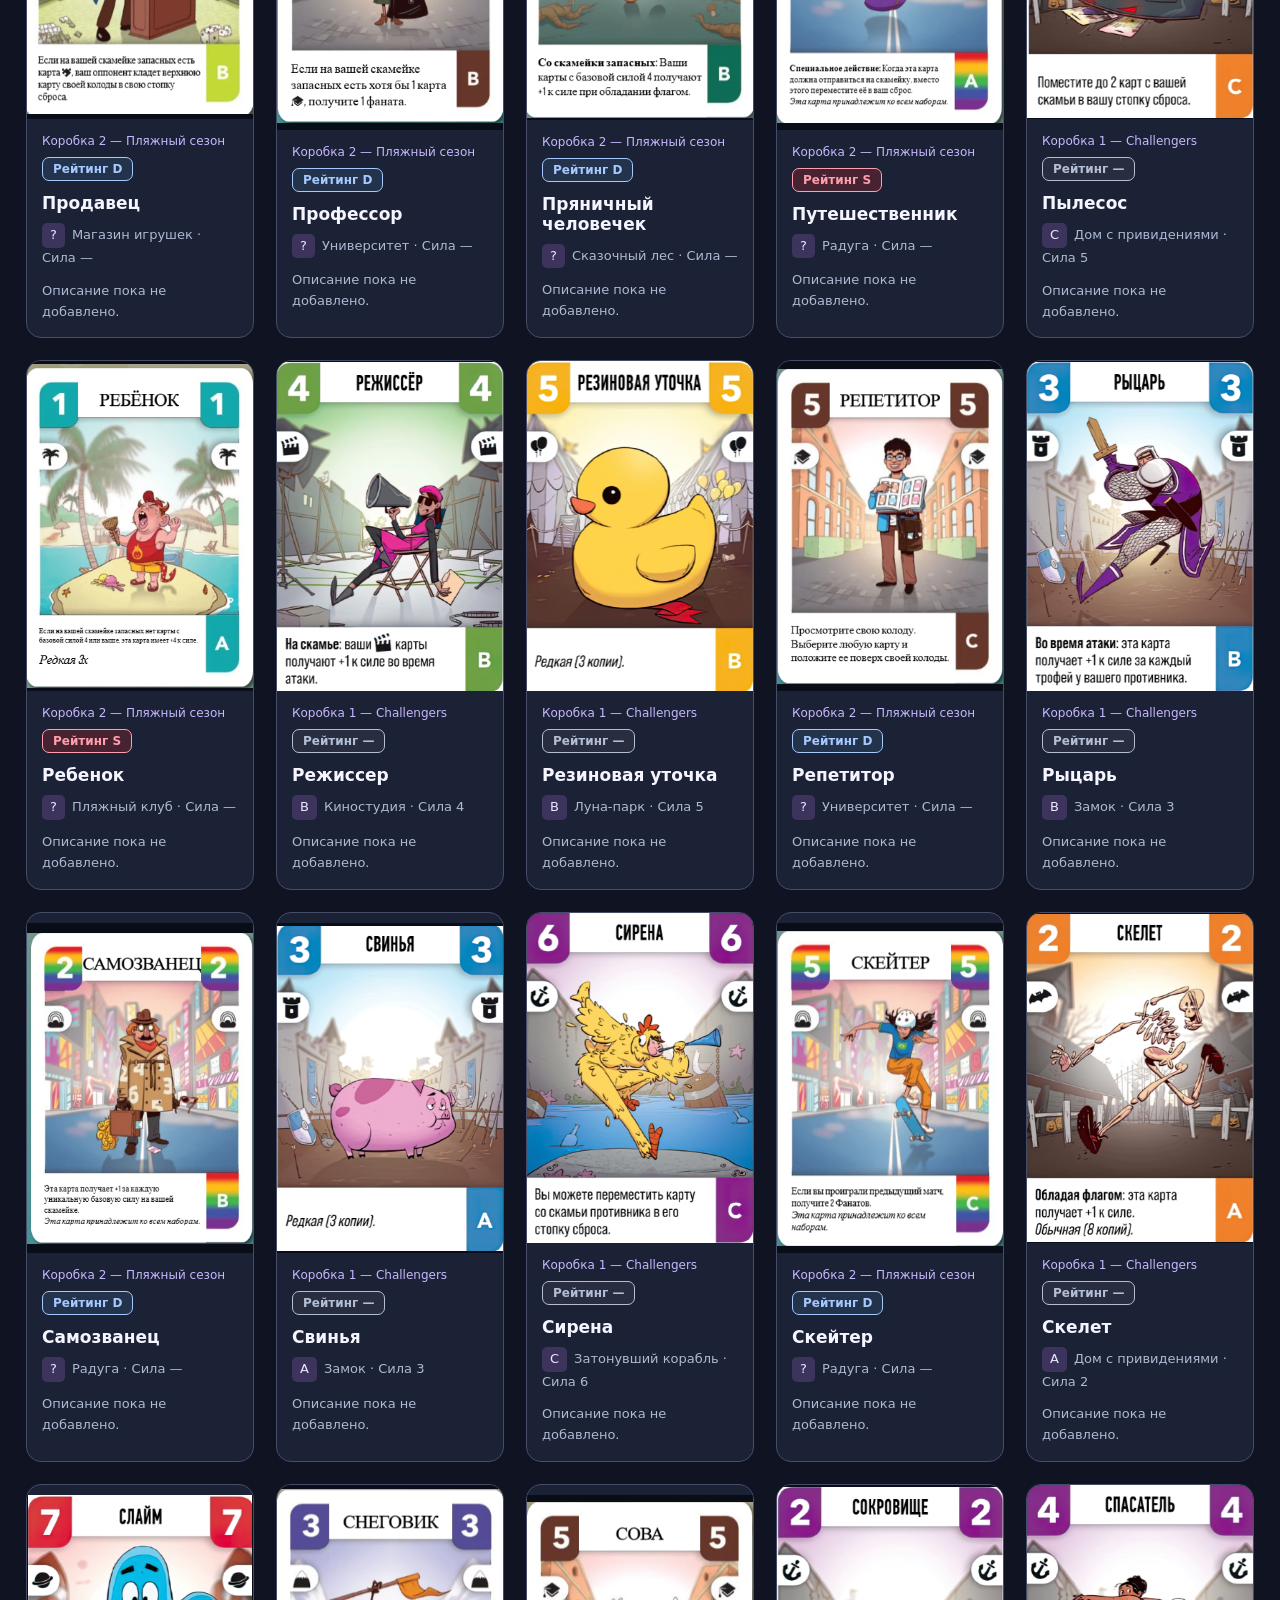
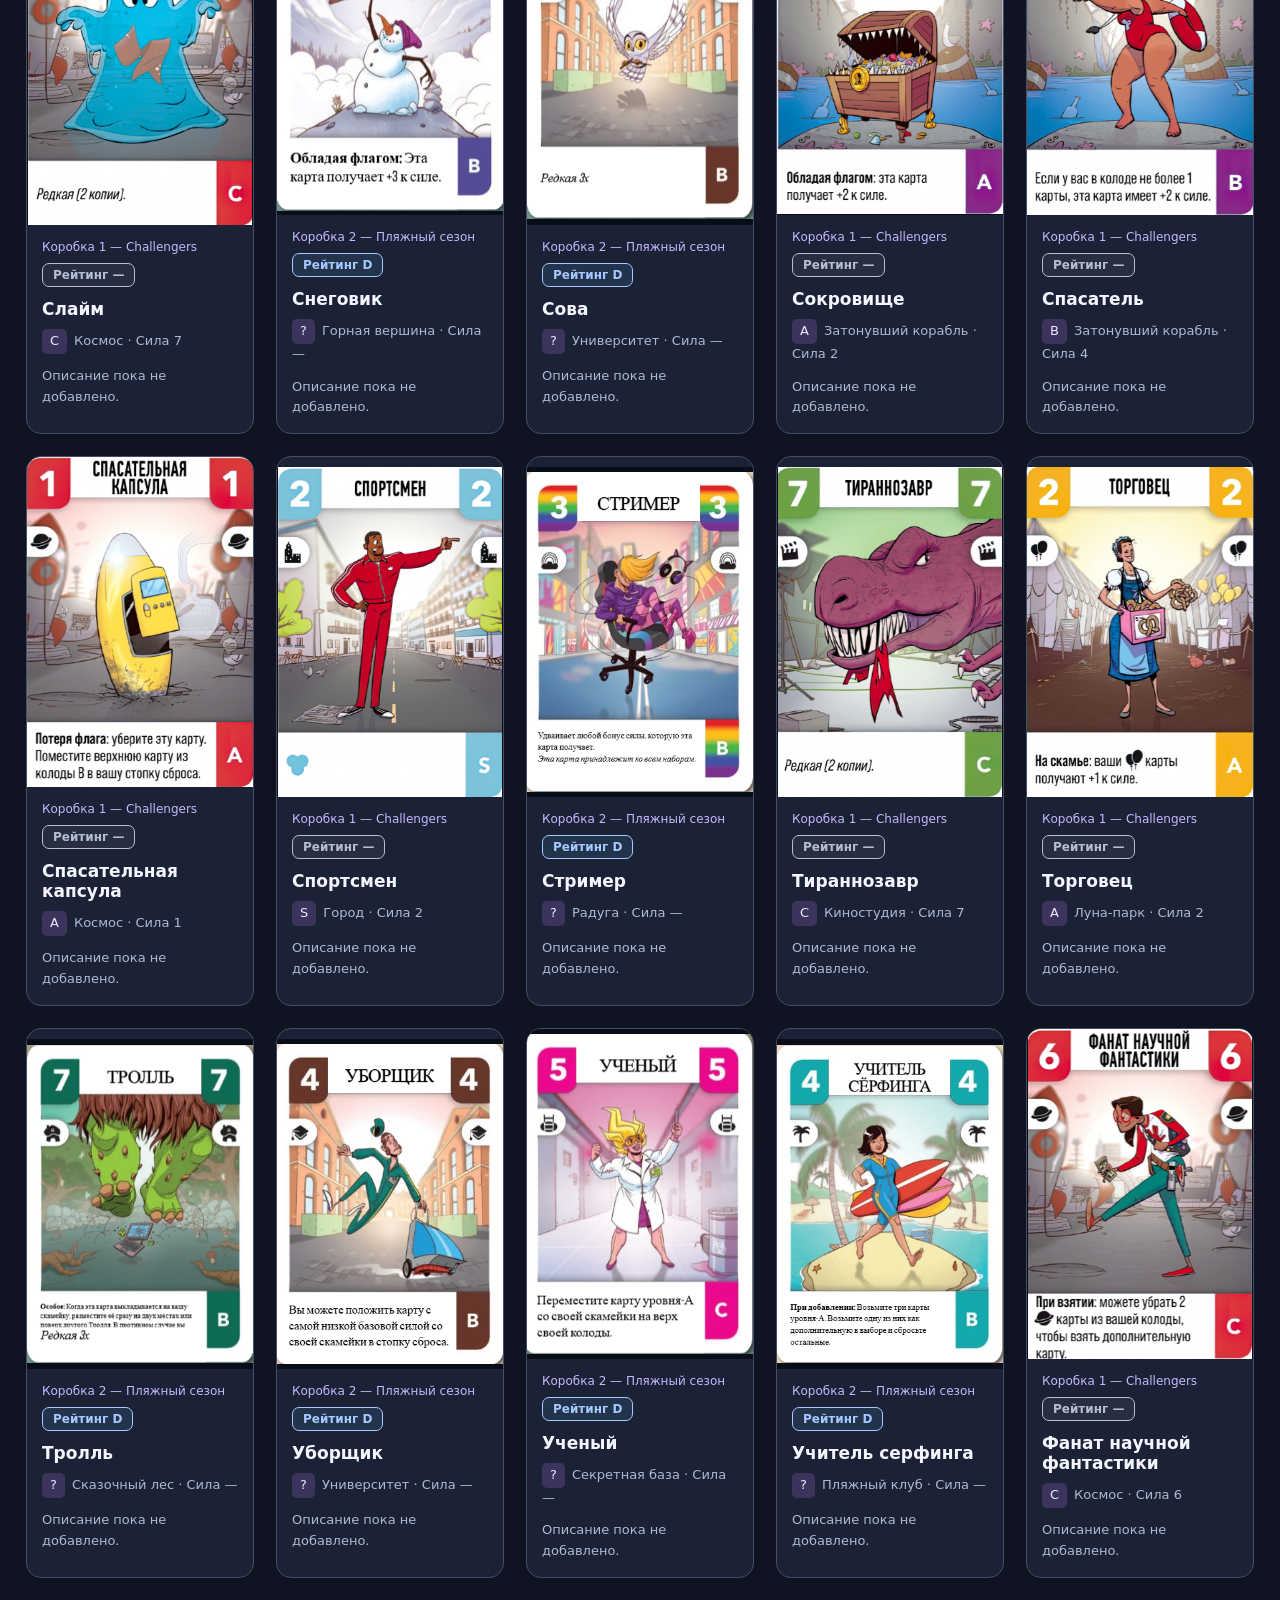
==== commit 37b24696: "add tier list" ====
--- a/index.html
+++ b/index.html
@@ -1,101 +1,8 @@
-<!DOCTYPE html>
-<html lang="ru">
-<head>
-  <meta charset="utf-8">
-  <meta name="viewport" content="width=device-width, initial-scale=1">
-  <title>Challengers — каталог и рейтинг</title>
-  <link rel="stylesheet" href="styles.css">
-  <link rel="stylesheet" href="ratings.css">
-  <script src="app.js" defer></script>
-</head>
-<body>
-  <header>
-    <small>КАРТОТЕКА · ДВЕ КОРОБКИ</small>
-    <h1>Challengers<span>!</span></h1>
-    <p>Личный рейтинг: S — лучшие, A — отличные, B — хорошие, C — слабые, D — плохие.</p>
-    <button type="button" id="export">Экспорт CSV с рейтингами</button>
-    <p class="rating-note">Оценки сохраняются в этом браузере. Чтобы опубликовать их на GitHub, экспортируйте CSV и замените data/cards.csv в репозитории.</p>
-  </header>
-  <main>
-    <section class="filters" aria-label="Фильтры">
-      <label>Поиск
-        <input id="search" type="search" placeholder="Название, тип или эффект">
-      </label>
-      <label>Коробка
-        <select id="box">
-          <option value="">Обе коробки</option>
-          <option value="base">1 — Challengers</option>
-          <option value="beach">2 — Пляжный сезон</option>
-        </select>
-      </label>
-      <label>Набор карты
-        <select id="deck">
-          <option value="">Все наборы</option>
-          <option value="S">S</option>
-          <option value="A">A</option>
-          <option value="B">B</option>
-          <option value="C">C</option>
-          <option value="unknown">Без набора</option>
-        </select>
-      </label>
-      <label>Рейтинг
-        <select id="rating">
-          <option value="">Любой рейтинг</option>
-          <option value="S">S — лучшие</option>
-          <option value="A">A — отличные</option>
-          <option value="B">B — хорошие</option>
-          <option value="C">C — слабые</option>
-          <option value="D">D — плохие</option>
-          <option value="unrated">Без рейтинга</option>
-        </select>
-      </label>
-      <label>Тип
-        <select id="type"><option value="">Все типы</option></select>
-      </label>
-      <label>Сортировка
-        <select id="sort">
-          <option value="name">По названию</option>
-          <option value="rating">По рейтингу S → D</option>
-          <option value="box">По коробке</option>
-          <option value="deck">По набору карты</option>
-          <option value="type">По типу</option>
-          <option value="power">По базовой силе</option>
-        </select>
-      </label>
-      <button type="button" id="reset">Сбросить фильтры</button>
-    </section>
-    <p id="status" role="status" aria-live="polite">Загрузка каталога…</p>
-    <section id="grid" class="grid" aria-label="Карты"></section>
-    <footer>Неофициальный каталог. Права на изображения принадлежат их правообладателям.</footer>
-  </main>
-  <dialog id="modal" aria-labelledby="title">
-    <button type="button" id="close" class="close">Закрыть ✕</button>
-    <div class="detail">
-      <img id="picture" alt="">
-      <div>
-        <h2 id="title"></h2>
-        <p id="meta"></p>
-        <section class="rating-editor">
-          <label>Личный рейтинг
-            <select id="editRating">
-              <option value="">Без рейтинга</option>
-              <option value="S">S — лучшие</option>
-              <option value="A">A — отличные</option>
-              <option value="B">B — хорошие</option>
-              <option value="C">C — слабые</option>
-              <option value="D">D — плохие</option>
-            </select>
-          </label>
-          <div class="rating-actions">
-            <button type="button" id="saveRating">Сохранить рейтинг</button>
-            <button type="button" id="resetRating">Вернуть из CSV</button>
-          </div>
-          <p id="ratingMessage" role="status" aria-live="polite"></p>
-        </section>
-        <h3>Описание</h3>
-        <p id="description" class="description"></p>
-      </div>
-    </div>
-  </dialog>
-</body>
-</html>+<!doctype html>
+<html lang="ru"><head><meta charset="utf-8"><meta name="viewport" content="width=device-width,initial-scale=1"><title>Challengers — каталог карт</title><link rel="stylesheet" href="styles.css"><link rel="stylesheet" href="ratings.css"><script src="app.js" defer></script>
+<style>.site-nav{display:flex;flex-wrap:wrap;gap:10px;margin:20px 0}.site-nav a{display:inline-flex;align-items:center;padding:11px 17px;border:1px solid #454d69;border-radius:10px;background:#1c2235;color:#e7dfff;text-decoration:none;font-size:15px}.site-nav a:hover{border-color:#b6a2ff;background:#2b2942}.site-nav a:focus-visible{outline:3px solid #b6a2ff;outline-offset:3px}.site-nav a[aria-current="page"]{background:#b6a2ff;color:#17132c;border-color:#b6a2ff}</style></head>
+<body><header><small>КАРТОТЕКА · ДВЕ КОРОБКИ</small><h1>Challengers<span>!</span></h1>
+<nav class="site-nav" aria-label="Основная навигация"><a href="index.html" aria-current="page">Каталог</a><a href="tier-list.html">Тир-лист</a><a href="rules.html">Правила игры</a><a href="trainers.html">Тренеры</a></nav>
+<p>Личный рейтинг: S — лучшие, A — отличные, B — хорошие, C — слабые, D — плохие.</p><button id="export" type="button">Экспорт CSV с рейтингами</button><p class="rating-note">Оценки сохраняются в браузере. Для публикации экспортируйте CSV и замените data/cards.csv в репозитории.</p></header>
+<main><section class="filters" aria-label="Фильтры"><label>Поиск<input id="search" type="search" placeholder="Название, тип или эффект"></label><label>Коробка<select id="box"><option value="">Обе коробки</option><option value="base">1 — Challengers</option><option value="beach">2 — Пляжный сезон</option></select></label><label>Набор карты<select id="deck"><option value="">Все наборы</option><option>S</option><option>A</option><option>B</option><option>C</option><option value="unknown">Без набора</option></select></label><label>Рейтинг<select id="rating"><option value="">Любой рейтинг</option><option value="S">S — лучшие</option><option value="A">A — отличные</option><option value="B">B — хорошие</option><option value="C">C — слабые</option><option value="D">D — плохие</option><option value="unrated">Без рейтинга</option></select></label><label>Тип<select id="type"><option value="">Все типы</option></select></label><label>Сортировка<select id="sort"><option value="name">По названию</option><option value="rating">По рейтингу S → D</option><option value="box">По коробке</option><option value="deck">По набору карты</option><option value="type">По типу</option><option value="power">По базовой силе</option></select></label><button type="button" id="reset">Сбросить фильтры</button></section><p id="status" role="status" aria-live="polite">Загрузка каталога…</p><section id="grid" class="grid" aria-label="Карты"></section><footer>Неофициальный каталог. Права на изображения принадлежат их правообладателям.</footer></main>
+<dialog id="modal" aria-labelledby="title"><button type="button" id="close" class="close">Закрыть ✕</button><div class="detail"><img id="picture" alt=""><div><h2 id="title"></h2><p id="meta"></p><section class="rating-editor"><label>Личный рейтинг<select id="editRating"><option value="">Без рейтинга</option><option value="S">S — лучшие</option><option value="A">A — отличные</option><option value="B">B — хорошие</option><option value="C">C — слабые</option><option value="D">D — плохие</option></select></label><div class="rating-actions"><button type="button" id="saveRating">Сохранить рейтинг</button><button type="button" id="resetRating">Вернуть из CSV</button></div><p id="ratingMessage" role="status" aria-live="polite"></p></section><h3>Описание</h3><p id="description" class="description"></p></div></div></dialog></body></html>
